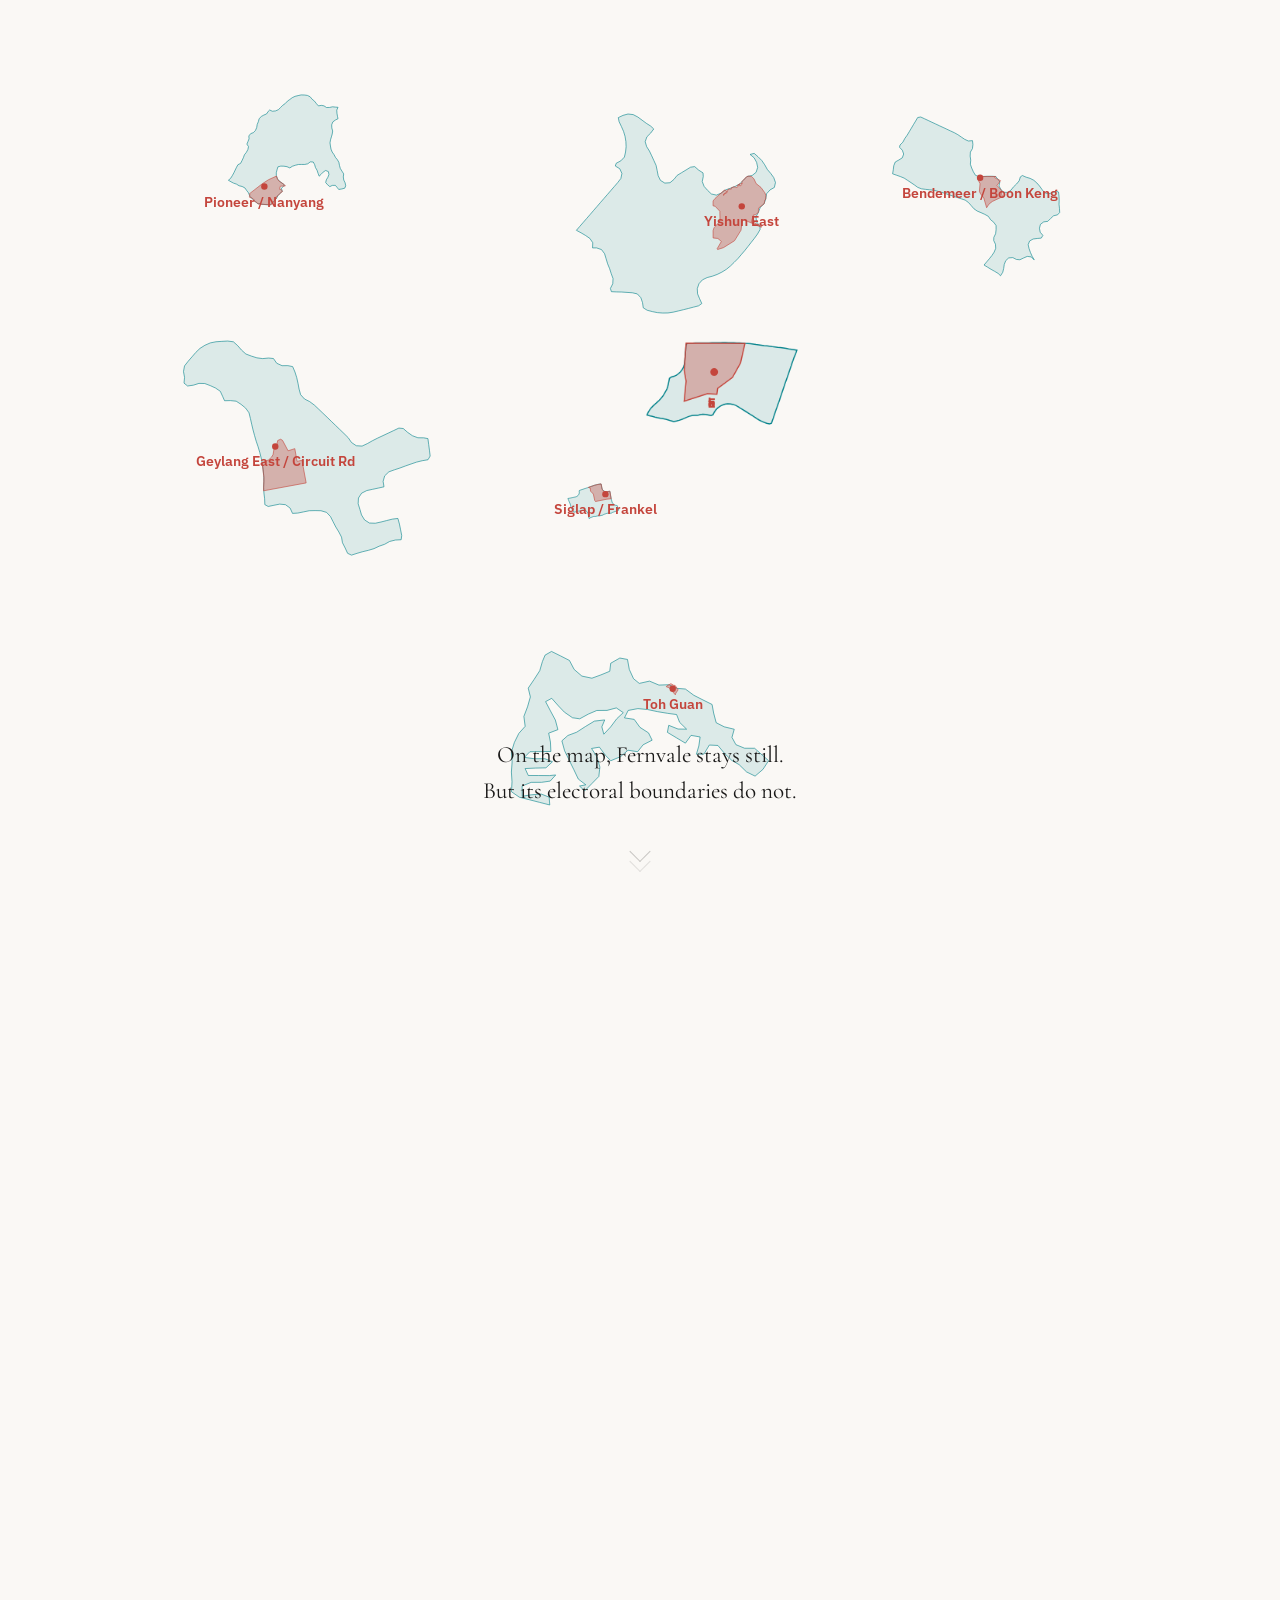
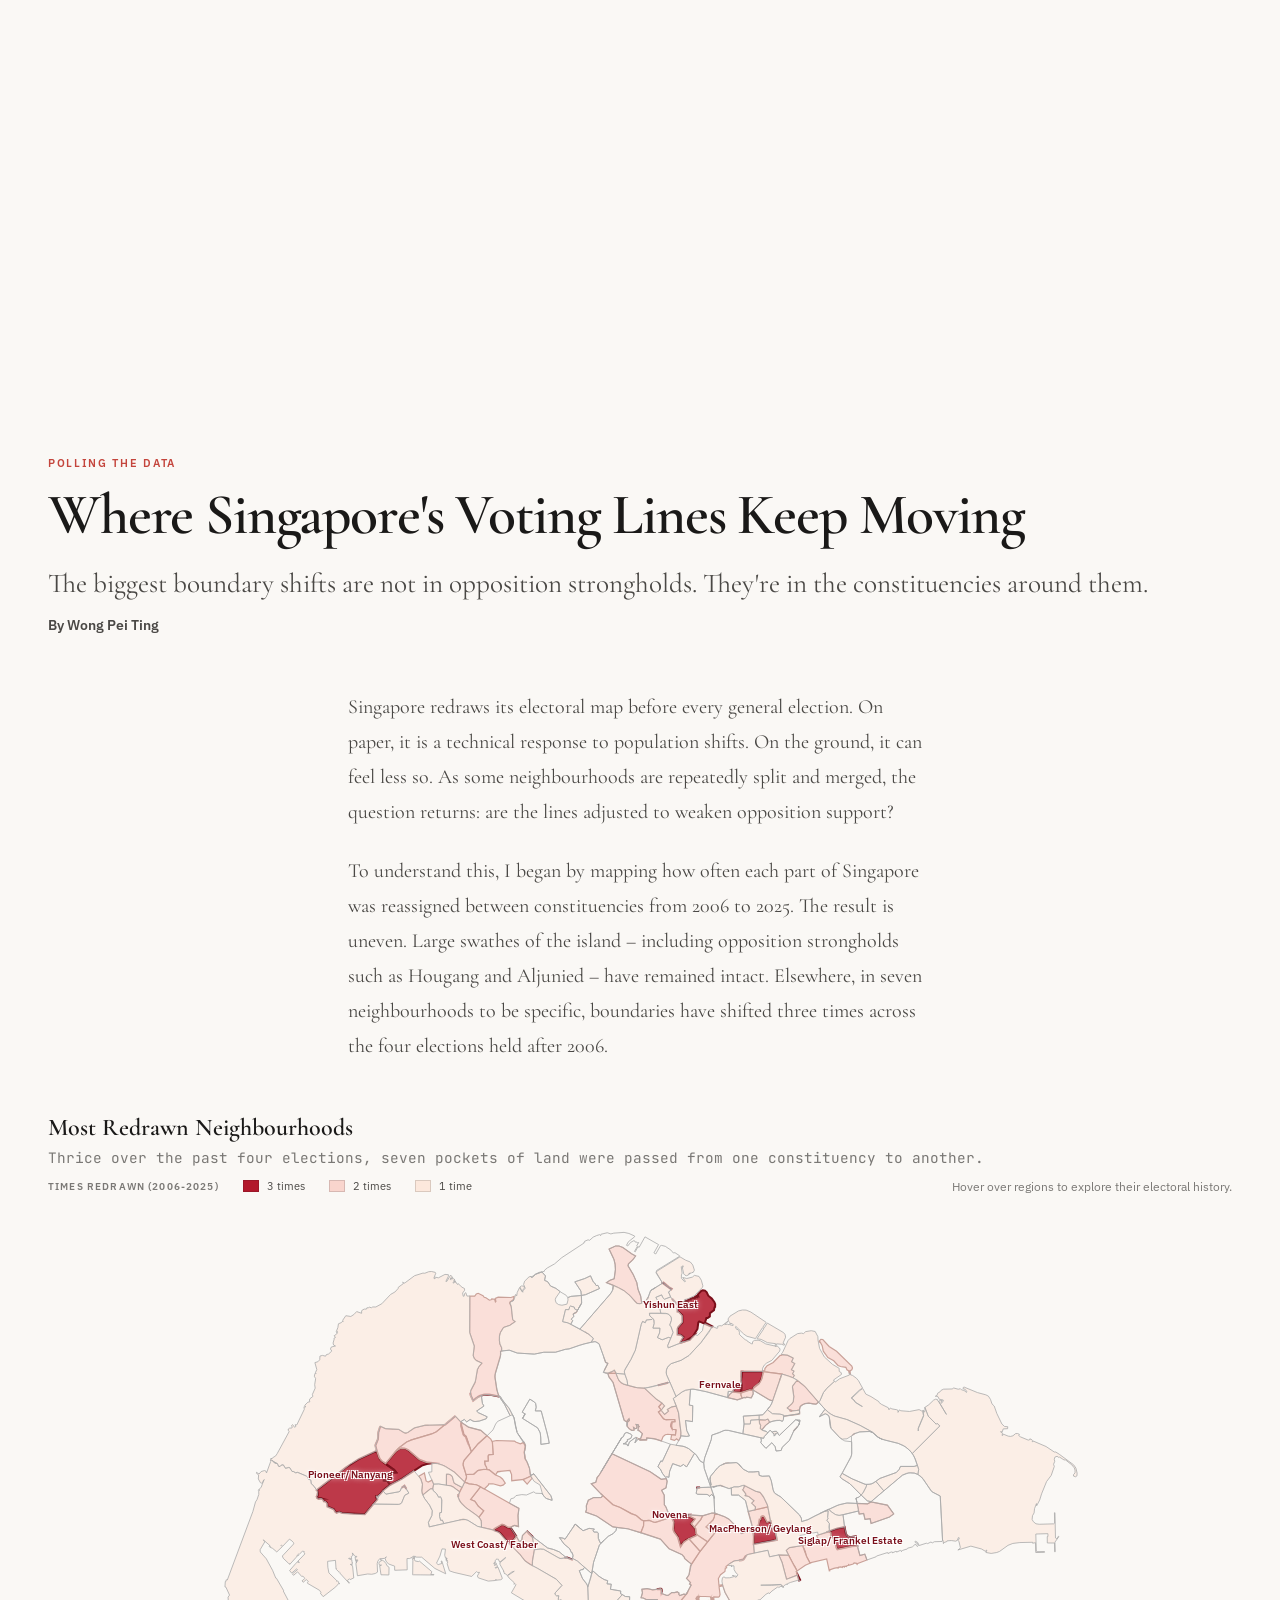
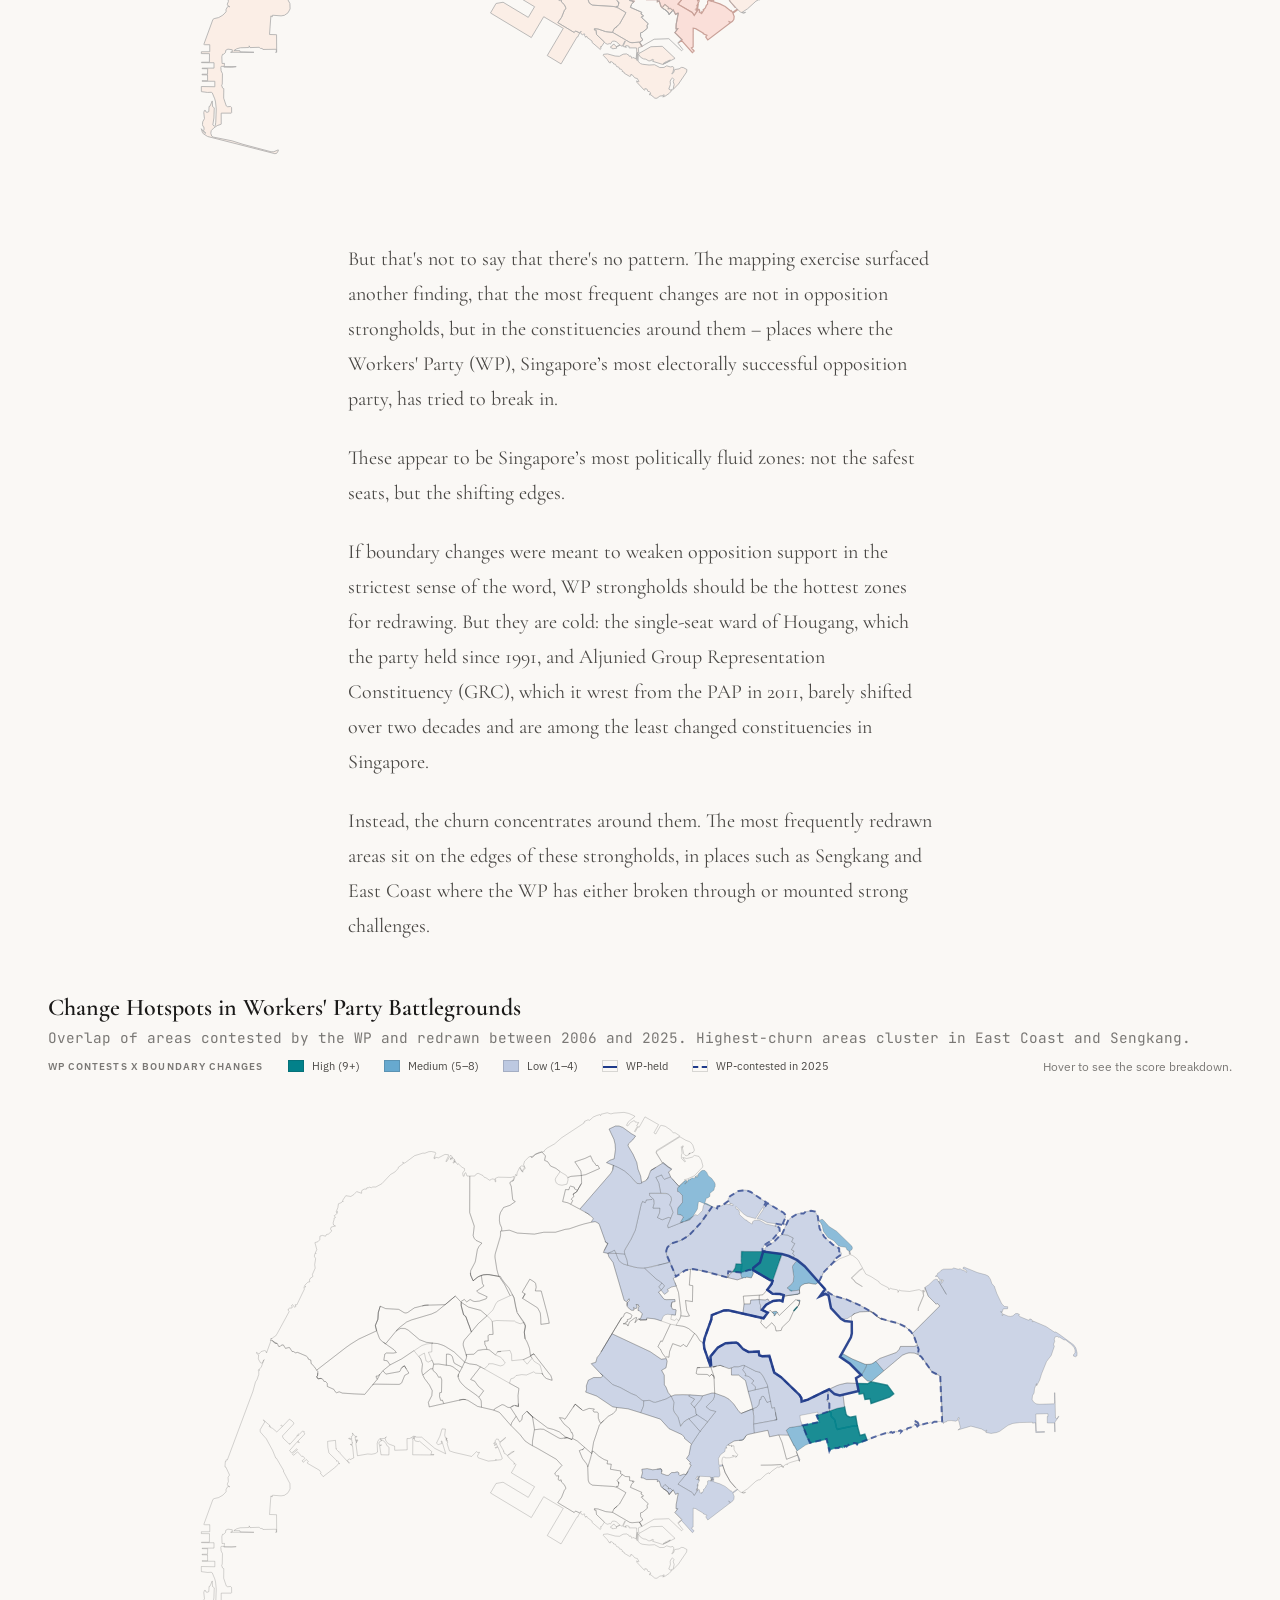
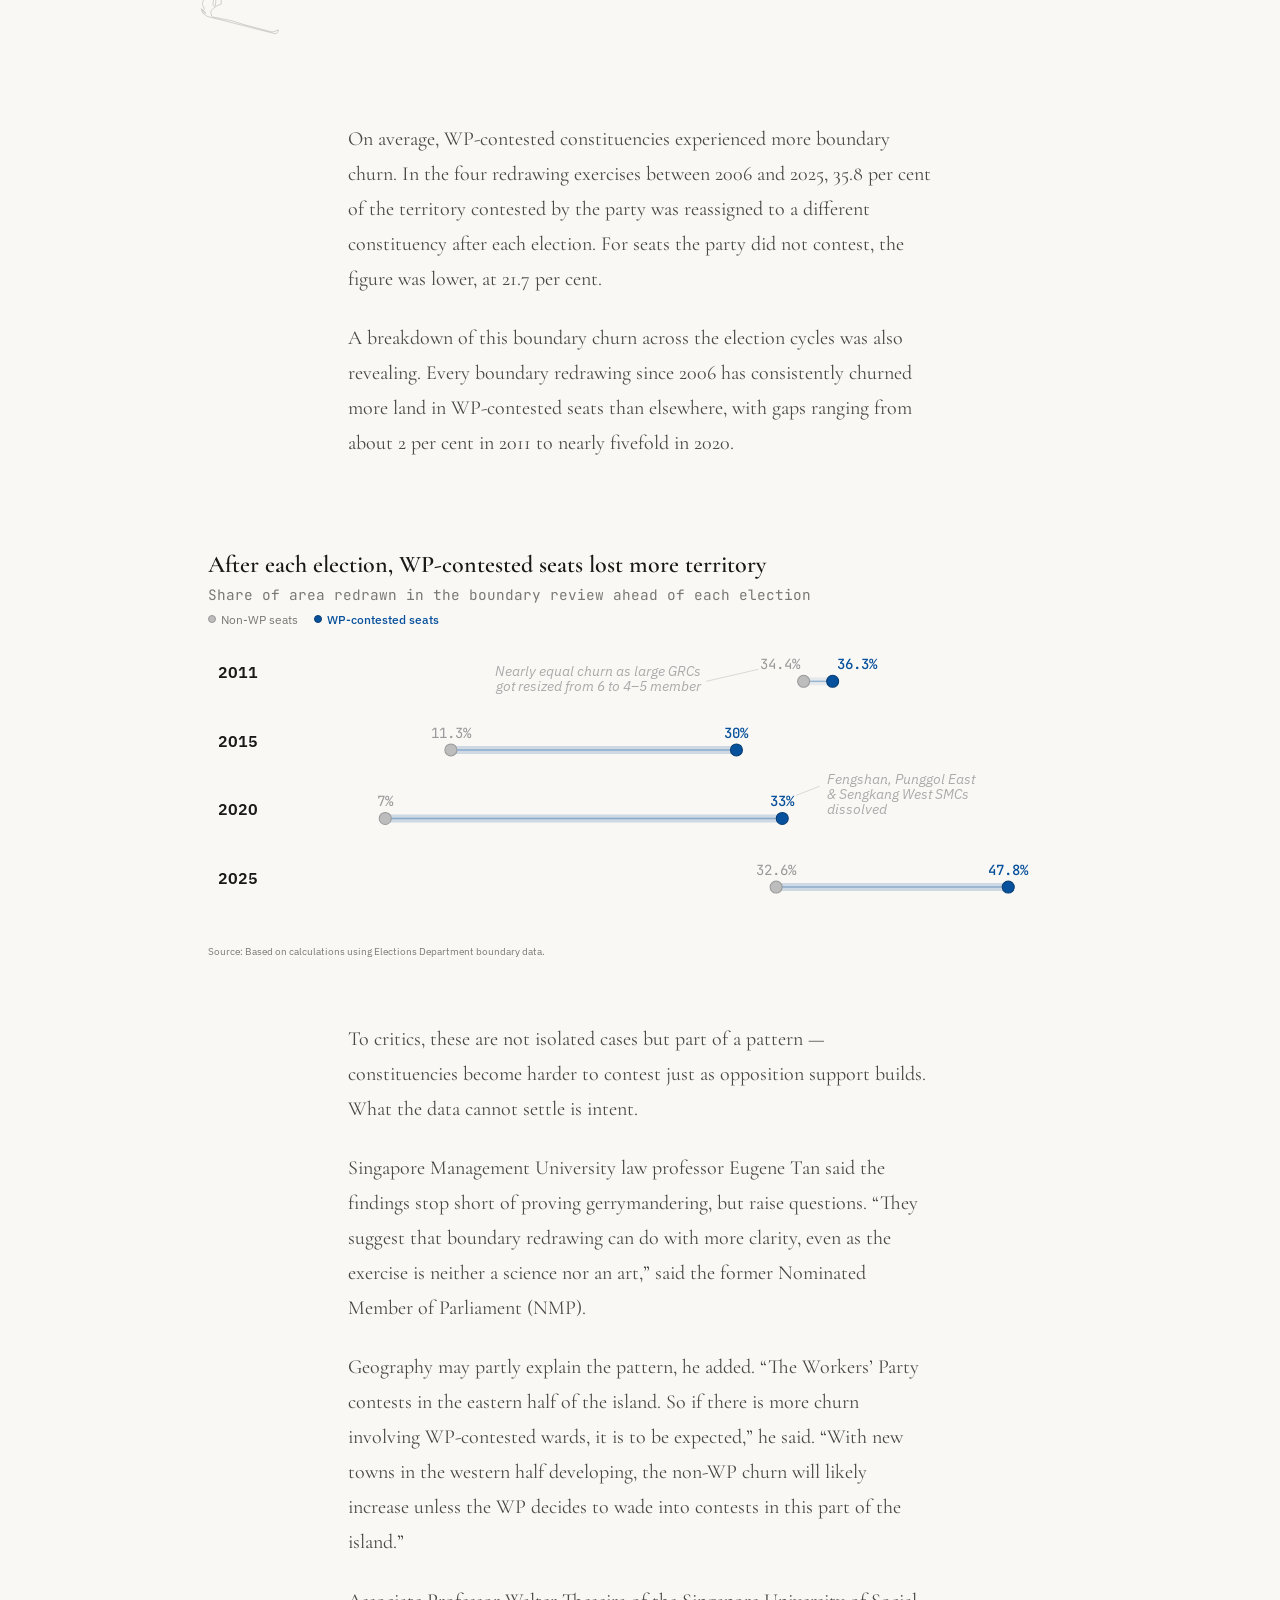
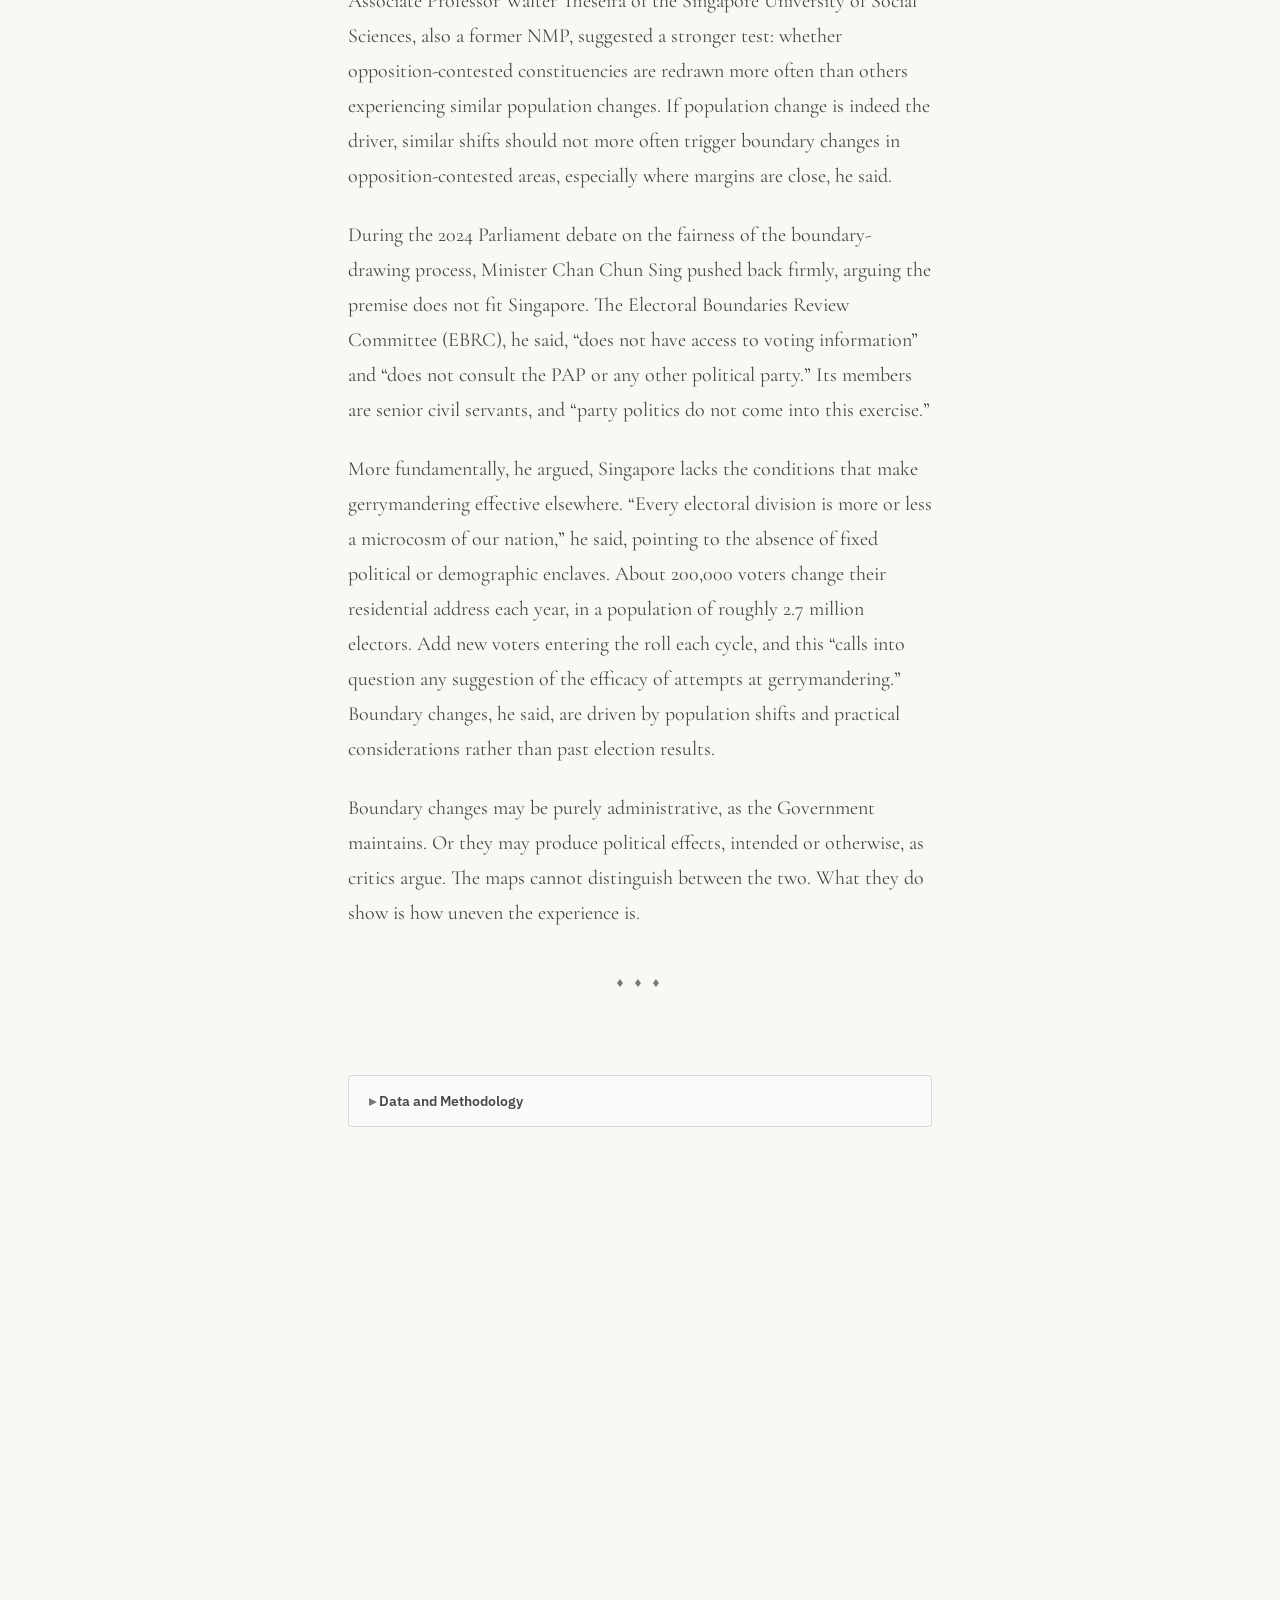
==== index.html @ 9c162841 "Tighten mobile legend spacing" ====
<!DOCTYPE html>
<html lang="en">
<head>
    <meta charset="UTF-8">
    <meta name="viewport" content="width=device-width, initial-scale=1.0">
    <title>Where Singapore's Voting Lines Keep Moving</title>

    <link rel="preconnect" href="https://fonts.googleapis.com">
    <link rel="preconnect" href="https://fonts.gstatic.com" crossorigin>
    <link href="https://fonts.googleapis.com/css2?family=Cormorant+Garamond:ital,wght@0,400;0,600;0,700;1,400&family=IBM+Plex+Sans:wght@400;500;600&family=JetBrains+Mono:wght@400;500&display=swap" rel="stylesheet">

    <!-- Leaflet removed; maps now use LayerCake embeds -->

    <style>
        :root {
            --serif: 'Cormorant Garamond', Georgia, serif;
            --sans: 'IBM Plex Sans', -apple-system, sans-serif;
            --mono: 'JetBrains Mono', monospace;
            --paper: #FAF8F5;
            --paper-dark: #F0EDE8;
            --ink: #1A1918;
            --ink-light: #4A4845;
            --ink-muted: #7A7875;
            --accent: #02818a;
        }

        * { margin: 0; padding: 0; box-sizing: border-box; cursor: inherit; }

        html, body {
            height: 100%;
            background: var(--paper);
            color: var(--ink);
            cursor: url("data:image/svg+xml,%3Csvg xmlns='http://www.w3.org/2000/svg' width='64' height='64' viewBox='0 0 64 64'%3E%3Cg transform='rotate(135 32 32) translate(0 -1)'%3E%3Crect x='24' y='4' width='16' height='36' rx='1' fill='%23f4c542'/%3E%3Cpolygon points='24,40 40,40 32,55' fill='%23e8b030'/%3E%3Cpolygon points='28,48 36,48 32,55' fill='%23f5e6cb'/%3E%3Cpolygon points='30,52.5 34,52.5 32,57' fill='%231a1918'/%3E%3Crect x='24' y='4' width='16' height='7' rx='1' fill='%23d4574a'/%3E%3Crect x='24' y='11' width='16' height='2.5' fill='%23c4c4c4'/%3E%3C/g%3E%3C/svg%3E") 15 15, auto;
        }

        body {
            font-family: var(--sans);
        }

        header {
            padding: 3.5rem 3rem 0.5rem;
        }

        .kicker {
            font-size: 0.7rem;
            font-weight: 600;
            letter-spacing: 0.15em;
            text-transform: uppercase;
            color: #C4453C;
            margin-bottom: 0.75rem;
        }

        h1 {
            font-family: var(--serif);
            font-size: clamp(2.4rem, 5vw, 3.6rem);
            font-weight: 600;
            line-height: 1.15;
            letter-spacing: -0.02em;
            max-width: 42ch;
        }

        .byline {
            display: block;
            font-family: var(--sans);
            font-size: 0.9rem;
            margin-top: 0.6rem;
            color: var(--ink-light);
            font-weight: 600;
        }
        .dek {
            font-family: var(--serif);
            font-size: 1.7rem;
            color: var(--ink-light);
            margin-top: 1rem;
            line-height: 1.5;
        }

        .map-wrapper {
            position: relative;
            height: 90vh;
            max-height: 1000px;
            min-height: 600px;
        }

        .map-iframe {
            width: 100%;
            height: 100%;
            border: none;
            display: block;
        }

        .map-hint {
            font-family: var(--sans);
            font-size: 0.75rem;
            color: var(--ink-muted);
            margin: 0;
        }

        .map-hint .mobile {
            display: none;
        }

        .map-hint .desktop {
            display: inline;
        }

        /* Leaflet #map/#map4 removed — maps now rendered via iframe embeds */

        /* Info panel styles removed — now inside iframe embeds */

        .bivar-legend {
            display: grid;
            grid-template-columns: auto repeat(2, 36px);
            gap: 2px;
            align-items: center;
            font-size: 0.6rem;
            color: var(--ink-light);
        }

        .bivar-legend .bivar-cell {
            width: 36px;
            height: 18px;
            border: 1px solid rgba(26, 25, 24, 0.15);
        }

        .bivar-legend .bivar-header {
            font-weight: 600;
            text-align: center;
            font-size: 0.55rem;
            text-transform: uppercase;
            letter-spacing: 0.05em;
        }

        .bivar-legend .bivar-row-label {
            text-align: right;
            padding-right: 0.4rem;
            font-size: 0.6rem;
        }

        .legend-row {
            display: flex;
            justify-content: space-between;
            align-items: center;
            padding: 0 3rem;
            margin-bottom: 0;
            flex-wrap: wrap;
            gap: 0.5rem;
        }

        .legend {
            display: flex;
            align-items: center;
            gap: 1.5rem;
            flex-wrap: wrap;
        }

        @media (max-width: 800px) {
            .map-hint .desktop {
                display: none;
            }
            .map-hint .mobile {
                display: inline;
            }
            .legend-row {
                justify-content: flex-start;
            }
            .map-hint {
                width: 100%;
                text-align: left;
                margin-top: 0.25rem;
            }
        }

        .legend-title {
            font-size: 0.6rem;
            font-weight: 600;
            letter-spacing: 0.12em;
            text-transform: uppercase;
            color: var(--ink-muted);
        }

        .legend-items {
            display: flex;
            gap: 1.5rem;
        }

        .legend-item {
            display: flex;
            align-items: center;
            gap: 0.5rem;
            font-size: 0.7rem;
            color: var(--ink-light);
        }

        .legend-swatch {
            width: 16px;
            height: 12px;
            border: 1px solid rgba(26, 25, 24, 0.15);
        }

        /* .map-label removed — now inside iframe embeds */


        .methodology-box {
            max-width: 680px;
            margin: 2rem auto 3rem;
            padding: 0 3rem;
        }

        .methodology-box details {
            border: 1px solid rgba(26, 25, 24, 0.15);
            border-radius: 4px;
            background: #fafafa;
        }

        .methodology-box summary {
            padding: 1rem 1.25rem;
            font-family: var(--sans);
            font-size: 0.85rem;
            font-weight: 600;
            color: var(--ink-light);
            cursor: inherit;
            user-select: none;
            list-style: none;
        }

        .methodology-box summary::-webkit-details-marker {
            display: none;
        }

        .methodology-box summary::before {
            content: "▸ ";
            color: var(--ink-muted);
        }

        .methodology-box details[open] summary::before {
            content: "▾ ";
        }

        .methodology-box .method-content {
            padding: 0 1.25rem 1.25rem;
            font-family: var(--sans);
            font-size: 0.8rem;
            line-height: 1.6;
            color: var(--ink-light);
        }

        .methodology-box .method-content h3 {
            font-size: 0.85rem;
            font-weight: 600;
            color: var(--ink);
            margin: 1.25rem 0 0.5rem;
        }

        .methodology-box .method-content h3:first-child {
            margin-top: 0;
        }

        .methodology-box .method-content p,
        .methodology-box .method-content li {
            margin-bottom: 0.5rem;
        }

        .methodology-box .method-content ol,
        .methodology-box .method-content ul {
            padding-left: 1.25rem;
            margin-bottom: 0.75rem;
        }

        .methodology-box .method-content a {
            color: var(--ink);
        }
        .prose {
            max-width: 680px;
            margin: 0 auto;
            padding: 3rem;
        }

        .prose h2 {
            font-family: var(--serif);
            font-size: 1.75rem;
            font-weight: 600;
            margin-bottom: 1.5rem;
            color: var(--ink);
        }

        .prose p {
            font-family: var(--serif);
            font-size: clamp(1.15rem, 2vw, 1.25rem);
            line-height: 1.75;
            margin-bottom: 1.5rem;
            color: var(--ink-light);
        }

        .prose p:last-child {
            margin-bottom: 0;
        }

        .footnote {
            padding: 1rem 3rem;
            justify-content: flex-end;
            border-top: 1px solid rgba(26, 25, 24, 0.1);
            font-size: 0.75rem;
            color: var(--ink-muted);
        }

        /* Leaflet container styles removed */

        /* ── Blob scene (scroll-driven opener) ── */
        .blob-scene {
            height: 400vh;
            position: relative;
        }

        .blob-stage {
            position: sticky;
            top: 0;
            height: 100vh;
            display: flex;
            align-items: center;
            justify-content: center;
            background: var(--paper);
            overflow: hidden;
        }

        /* Grid: all 7 blob cells; Fernvale is the hero */
        .blob-grid {
            display: flex;
            flex-wrap: wrap;
            justify-content: center;
            gap: 0.4rem 0.8rem;
            max-width: 1380px;
            transition: opacity 0.6s ease;
        }

        .blob-cell {
            width: 320px;
            text-align: center;
            overflow: visible;
        }
        .blob-cell svg { width: 100%; display: block; overflow: visible; }

        /* Non-hero cells: hidden initially, fade in on state-grid (delayed after hero shrinks) */
        .blob-cell:not(.blob-cell--hero) {
            opacity: 0;
            transition: opacity 1s ease 0.6s;
        }

        /* Hero cell (Fernvale): starts scaled up via JS transform */
        .blob-cell--hero {
            position: relative;
            z-index: 2;
            transition: transform 1.4s cubic-bezier(0.4, 0, 0.2, 1);
            will-change: transform;
        }

        /* Hero label + dot: sized for the scaled-up state, transition on shrink */
        .blob-cell--hero .area-label {
            font-size: 20px;
            transition: font-size 1.4s cubic-bezier(0.4, 0, 0.2, 1);
        }
        .blob-cell--hero .area-dot {
            r: 5;
            transition: r 1.4s cubic-bezier(0.4, 0, 0.2, 1);
        }

        /* ── SVG element styles ── */
        .morph-blob {
            fill: rgba(2, 129, 138, 0.12);
            stroke: var(--accent);
            stroke-width: 1.5;
        }

        .area-core {
            fill: rgba(196, 69, 60, 0.35);
            stroke: #C4453C;
            stroke-width: 1.5;
        }

        .area-dot { fill: #C4453C; }

        .area-label {
            font-family: var(--sans);
            font-size: 34px;
            font-weight: 600;
            fill: #C4453C;
        }

        /* ── Text overlays — pinned to bottom of viewport ── */
        .blob-intro-text,
        .blob-intro-text2,
        .blob-tagline {
            position: absolute;
            bottom: 10vh;
            left: 50%;
            transform: translateX(-50%) translateY(16px);
            font-family: var(--serif);
            font-size: clamp(1.15rem, 2.5vw, 1.45rem);
            line-height: 1.55;
            color: var(--ink);
            text-align: center;
            max-width: 38ch;
            opacity: 0;
            transition: opacity 0.7s ease, transform 0.7s ease;
            pointer-events: none;
        }

        /* Intro text visible immediately with the opening blob */
        .blob-intro-text {
            opacity: 1;
            transform: translateX(-50%) translateY(0);
        }

        /* ── State transitions ── */

        /* State 1 — Intro: show intro text (also visible by default before scrolling) */
        .blob-stage.state-intro .blob-intro-text {
            opacity: 1;
            transform: translateX(-50%) translateY(0);
        }

        /* State 1b — Second intro line */
        .blob-stage.state-intro2 .blob-intro-text {
            opacity: 0;
            transform: translateX(-50%) translateY(16px);
        }
        .blob-stage.state-intro2 .blob-intro-text2 {
            opacity: 1;
            transform: translateX(-50%) translateY(0);
        }

        /* State 2 — Grid: hero shrinks back to grid cell, others appear */
        .blob-stage.state-grid .blob-cell--hero .area-label {
            font-size: 34px;
        }
        .blob-stage.state-grid .blob-cell--hero .area-dot {
            r: 8;
        }
        .blob-stage.state-grid .blob-cell:not(.blob-cell--hero) {
            opacity: 1;
        }
        .blob-stage.state-grid .blob-intro-text,
        .blob-stage.state-grid .blob-intro-text2 {
            opacity: 0;
            transform: translateX(-50%) translateY(16px);
            transition-delay: 0.5s;
        }

        /* State 3 — Tagline: appears with grid, slightly delayed */
        .blob-stage.state-tagline .blob-tagline {
            opacity: 1;
            transform: translateX(-50%) translateY(0);
            transition-delay: 0.5s;
        }

        /* Scroll cue — gentle bobbing chevron, fades on scroll */
        .scroll-cue {
            position: absolute;
            bottom: 3.5vh;
            left: 50%;
            transform: translateX(-50%);
            display: flex;
            flex-direction: column;
            align-items: center;
            gap: 0.3rem;
            opacity: 0.4;
            transition: opacity 0.5s ease;
            pointer-events: none;
        }
        .scroll-cue::before,
        .scroll-cue::after {
            content: '';
            width: 14px;
            height: 14px;
            border-right: 1.5px solid var(--ink-muted);
            border-bottom: 1.5px solid var(--ink-muted);
            transform: rotate(45deg);
        }
        .scroll-cue::after {
            margin-top: -10px;
            opacity: 0.5;
        }
        .scroll-cue {
            animation: cue-bob 2s ease-in-out infinite;
        }
        @keyframes cue-bob {
            0%, 100% { transform: translateX(-50%) translateY(0); }
            50% { transform: translateX(-50%) translateY(6px); }
        }

        /* Hide cue once user scrolls */
        .blob-stage.state-intro .scroll-cue {
            opacity: 0;
        }


        /* ── Responsive ── */
        @media (max-width: 900px) {
            .blob-cell { width: 260px; }
            .blob-grid { max-width: 1060px; }
        }

        @media (max-width: 600px) {
            .blob-cell { width: 200px; }
            .blob-grid { max-width: 700px; gap: 0.3rem 0.5rem; }
        }

        .map-header {
            padding: 0 3rem 0.25rem;
        }

        /* ── Chart Sections ── */
        .chart-section {
            max-width: 960px;
            margin: 0 auto;
            padding: 1rem 3rem 1rem;
        }

        .chart-title {
            font-family: var(--serif);
            font-size: 1.5rem;
            font-weight: 600;
            color: var(--ink);
            margin-bottom: 0.3rem;
            line-height: 1.3;
        }

        .chart-subtitle {
            font-family: var(--mono);
            font-size: 0.9rem;
            color: var(--ink-muted);
            margin-bottom: 0.5rem;
        }

        .chart-svg-wrap {
            position: relative;
            width: 100%;
        }

        .chart-svg-wrap svg {
            display: block;
            width: 100%;
            height: auto;
        }

        .chart-tooltip {
            position: absolute;
            pointer-events: none;
            background: var(--paper);
            border-left: 3px solid #08519c;
            box-shadow: 0 2px 12px rgba(0,0,0,0.1);
            padding: 0.65rem 0.85rem;
            opacity: 0;
            transition: opacity 0.15s ease;
            z-index: 10;
            min-width: 180px;
            max-width: 260px;
        }

        .chart-tooltip.visible { opacity: 1; }

        .chart-tooltip-name {
            font-family: var(--sans);
            font-size: 0.75rem;
            font-weight: 600;
            text-transform: uppercase;
            letter-spacing: 0.03em;
            color: var(--ink);
            margin-bottom: 0.3rem;
        }

        .chart-tooltip-row {
            font-family: var(--mono);
            font-size: 0.65rem;
            color: var(--ink-light);
            line-height: 1.6;
        }

        .chart-tooltip-val {
            font-weight: 500;
            color: var(--ink);
        }

        .chart-source {
            font-family: var(--sans);
            font-size: 0.65rem;
            color: var(--ink-muted);
            margin-top: 0.5rem;
        }

        .chart-annotation {
            font-family: var(--sans);
            font-size: 0.62rem;
            fill: var(--ink-light);
            pointer-events: none;
        }

        .chart-annotations-mobile {
            display: none;
        }

        @media (max-width: 600px) {
            .chart-section { padding: 2rem 1.5rem 1rem; }
            .chart-title { font-size: 1.6rem; }
        }

        /* ── Mobile ── */
        @media (max-width: 480px) {
            header { padding: 2.5rem 1.5rem 0.5rem; }
            .prose { padding: 1.5rem; }
            .legend-row { padding: 0.75rem 1.5rem; }
            .legend { gap: 0.75rem; }
            .legend-items { gap: 0.75rem; }
            .legend-item { gap: 0.3rem; }
            .map-header { padding: 1.5rem 1.5rem 0.25rem; }
            .methodology-box { padding: 0 1.5rem; }
            .footnote { padding: 1rem 1.5rem; }
            .chart-section { padding: 1.5rem 1rem 1rem; }
            .chart-annotations { display: none; }
            .chart-annotations-mobile { display: block; }
            .chart-subtitle { font-size: 0.9rem; }
            h1 { font-size: 3.2rem; }
            .dek { font-size: 1.5rem; }

            .map-wrapper { min-height: unset; max-height: unset; height: calc(67vw + 50px); }

            .blob-cell { width: 160px; }
            .blob-grid { gap: 0.2rem 0.4rem; }
            .blob-label { font-size: 0.55rem; }
            .area-label { font-size: 60px; }
            .blob-cell--hero .area-label { font-size: 36px; }
            .blob-stage.state-grid .blob-cell--hero .area-label { font-size: 60px; }
            .desktop-only { display: none; }
        }
    </style>
</head>
<body>
    <div class="blob-scene">
        <div class="blob-stage" id="blob-stage">
            <div class="blob-grid" id="blob-grid"></div>
            <p class="blob-intro-text" id="blob-intro-text">On the map, Fernvale stays still.<br class="desktop-only"> But its electoral boundaries do not.</p>
            <p class="blob-intro-text2" id="blob-intro-text2">It bounced between Ang Mo Kio GRC and Sengkang West SMC before it was carved out as part of Jalan Kayu SMC, where 2025's tightest fight went down.</p>
            <p class="blob-tagline" id="blob-tagline">And it isn't the only one.</p>
            <div class="scroll-cue" aria-hidden="true"></div>
        </div>
    </div>

    <header>
        <p class="kicker">Polling the Data</p>
        <h1>Where Singapore's Voting Lines Keep Moving</h1>
        <p class="dek">The biggest boundary shifts are not in opposition strongholds. They're in the constituencies around them.</p>
        <span class="byline">By Wong Pei Ting</span>
    </header>

    <div class="prose">
        <p>Singapore redraws its electoral map before every general election. On paper, it is a technical response to population shifts. On the ground, it can feel less so. As some neighbourhoods are repeatedly split and merged, the question returns: are the lines adjusted to weaken opposition support?</p>
        <p>To understand this, I began by mapping how often each part of Singapore was reassigned between constituencies from 2006 to 2025. The result is uneven. Large swathes of the island – including opposition strongholds such as Hougang and Aljunied – have remained intact. Elsewhere, in seven neighbourhoods to be specific, boundaries have shifted three times across the four elections held after 2006.</p>
    </div>

    <div class="map-header">
        <div class="chart-title">Most Redrawn Neighbourhoods</div>
        <div class="chart-subtitle">Thrice over the past four elections, seven pockets of land were passed from one constituency to another.</div>
    </div>

    <div class="legend-row">
        <div class="legend">
            <div class="legend-title">Times Redrawn (2006-2025)</div>
            <div class="legend-items">
                <div class="legend-item">
                    <div class="legend-swatch" style="background: #b2182b;"></div>
                    <span>3 times</span>
                </div>
                <div class="legend-item">
                    <div class="legend-swatch" style="background: #f9d5cd;"></div>
                    <span>2 times</span>
                </div>
                <div class="legend-item">
                    <div class="legend-swatch" style="background: #fce8dc;"></div>
                    <span>1 time</span>
                </div>
            </div>
        </div>
        <p class="map-hint"><span class="desktop">Hover over regions to explore their electoral history.</span><span class="mobile">Tap regions to explore their electoral history.</span></p>
    </div>

    <div class="map-wrapper">
        <iframe src="maps/map1/" class="map-iframe" title="Boundary changes map" loading="lazy"></iframe>
    </div>

    <article class="prose">
        <p>But that's not to say that there's no pattern. The mapping exercise surfaced another finding, that the most frequent changes are not in opposition strongholds, but in the constituencies around them – places where the Workers' Party (WP), Singapore’s most electorally successful opposition party, has tried to break in.</p>
        <p>These appear to be Singapore’s most politically fluid zones: not the safest seats, but the shifting edges.</p>
        <p>If boundary changes were meant to weaken opposition support in the strictest sense of the word, WP strongholds should be the hottest zones for redrawing. But they are cold: the single-seat ward of Hougang, which the party held since 1991, and Aljunied Group Representation Constituency (GRC), which it wrest from the PAP in 2011, barely shifted over two decades and are among the least changed constituencies in Singapore.</p>
        <p>Instead, the churn concentrates around them. The most frequently redrawn areas sit on the edges of these strongholds, in places such as Sengkang and East Coast where the WP has either broken through or mounted strong challenges.</p>
    </article>

    <div class="map-header">
        <div class="chart-title">Change Hotspots in Workers' Party Battlegrounds</div>
        <div class="chart-subtitle">Overlap of areas contested by the WP and redrawn between 2006 and 2025. Highest-churn areas cluster in East Coast and Sengkang.</div>
    </div>

    <div class="legend-row">
        <div class="legend">
            <div class="legend-title">WP contests x Boundary changes</div>
            <div class="legend-items">
                <div class="legend-item">
                    <div class="legend-swatch" style="background: #02818a;"></div>
                    <span>High (9+)</span>
                </div>
                <div class="legend-item">
                    <div class="legend-swatch" style="background: #67a9cf;"></div>
                    <span>Medium (5–8)</span>
                </div>
                <div class="legend-item">
                    <div class="legend-swatch" style="background: #bdc9e1;"></div>
                    <span>Low (1–4)</span>
                </div>
                <div class="legend-item">
                    <div class="legend-swatch" style="background: transparent; position: relative;"><span style="position:absolute;top:50%;left:0;right:0;height:0;border-top:2.5px solid #1e3a8a;"></span></div>
                    <span>WP-held</span>
                </div>
                <div class="legend-item">
                    <div class="legend-swatch" style="background: transparent; position: relative;"><span style="position:absolute;top:50%;left:0;right:0;height:0;border-top:2.5px dashed #1e3a8a;"></span></div>
                    <span>WP-contested in 2025</span>
                </div>
            </div>
        </div>
        <p class="map-hint"><span class="desktop">Hover to see the score breakdown.</span><span class="mobile">Tap to see the score breakdown.</span></p>
    </div>

    <div class="map-wrapper">
        <iframe src="maps/map2/" class="map-iframe" title="WP interaction score map" loading="lazy"></iframe>
    </div>

    <article class="prose">
        
        <p>On average, WP-contested constituencies experienced more boundary churn. In the four redrawing exercises between 2006 and 2025, 35.8 per cent of the territory contested by the party was reassigned to a different constituency after each election. For seats the party did not contest, the figure was lower, at 21.7 per cent.</p>
        <p>A breakdown of this boundary churn across the election cycles was also revealing. Every boundary redrawing since 2006 has consistently churned more land in WP-contested seats than elsewhere, with gaps ranging from about 2 per cent in 2011 to nearly fivefold in 2020.</p>
</p>
    </article>

    <div class="chart-section" id="churn-dumbbell-section">
        <div class="chart-title">After each election, WP-contested seats lost more territory</div>
        <div class="chart-subtitle">Share of area redrawn in the boundary review ahead of each election</div>
        <div style="display:flex;align-items:center;gap:1rem;margin-bottom:0.5rem;font-family:var(--sans);font-size:0.72rem;">
            <span style="display:flex;align-items:center;gap:0.3rem;color:#7A7875;"><span style="display:inline-block;width:8px;height:8px;border-radius:50%;background:#bdbdbd;border:1px solid #999;"></span> Non-WP seats</span>
            <span style="display:flex;align-items:center;gap:0.3rem;color:#08519c;font-weight:500;"><span style="display:inline-block;width:8px;height:8px;border-radius:50%;background:#08519c;border:1px solid #063d73;"></span> WP-contested seats</span>
        </div>
        <div class="chart-svg-wrap" id="churn-dumbbell-wrap"></div>
        <p class="chart-source">Source: Based on calculations using Elections Department boundary data.</p>
    </div>

    <script>
    (function() {
        var data = [
            { cycle: '2011', wp: 36.3, nonwp: 34.4 },
            { cycle: '2015', wp: 30.0, nonwp: 11.3 },
            { cycle: '2020', wp: 33.0, nonwp: 7.0  },
            { cycle: '2025', wp: 47.8, nonwp: 32.6 },
        ];

        var isMobile = window.innerWidth <= 480;
        var W = isMobile ? 340 : 860, H = isMobile ? 380 : 300;
        var ml = isMobile ? 48 : 70, mr = isMobile ? 8 : 30, mt = 12, mb = 15;
        var cycleFontSize = isMobile ? 16 : 16;
        var labelFontSize = isMobile ? 14 : 14;
        var dotR = isMobile ? 9 : 6;
        var barH = 8;
        var minSep = isMobile ? 36 : 46;
        var plotW = W - ml - mr;
        var plotH = H - mt - mb;
        var rowH = plotH / data.length;

        var maxVal = 50;
        function x(v) { return ml + (v / maxVal) * plotW; }

        var svg = document.createElementNS('http://www.w3.org/2000/svg', 'svg');
        svg.setAttribute('viewBox', '0 0 ' + W + ' ' + H);
        svg.setAttribute('preserveAspectRatio', 'xMidYMid meet');





        // ── Rows ──
        data.forEach(function(d, i) {
            var cy = mt + i * rowH + rowH / 2;
            var gap = d.wp - d.nonwp;
            var ratio = d.wp / d.nonwp;

            // Row background on hover (subtle)
            var bg = document.createElementNS('http://www.w3.org/2000/svg', 'rect');
            bg.setAttribute('x', 0); bg.setAttribute('y', cy - rowH / 2);
            bg.setAttribute('width', W); bg.setAttribute('height', rowH);
            bg.setAttribute('fill', 'transparent');
            bg.setAttribute('class', 'dumbbell-row');
            svg.appendChild(bg);



            // Cycle label
            var cycleLabel = document.createElementNS('http://www.w3.org/2000/svg', 'text');
            cycleLabel.setAttribute('x', 10); cycleLabel.setAttribute('y', cy - 3);
            cycleLabel.setAttribute('font-family', 'IBM Plex Sans, sans-serif');
            cycleLabel.setAttribute('font-size', cycleFontSize);
            cycleLabel.setAttribute('font-weight', '600');
            cycleLabel.setAttribute('fill', '#1A1918');
            cycleLabel.textContent = d.cycle;
            svg.appendChild(cycleLabel);



            // Connecting bar (the gap)
            var barMinX = x(Math.min(d.wp, d.nonwp));
            var barMaxX = x(Math.max(d.wp, d.nonwp));
            var gapBar = document.createElementNS('http://www.w3.org/2000/svg', 'rect');
            gapBar.setAttribute('x', barMinX);
            gapBar.setAttribute('y', cy - barH / 2);
            gapBar.setAttribute('width', Math.max(barMaxX - barMinX, 1));
            gapBar.setAttribute('height', barH);
            gapBar.setAttribute('rx', 2);
            // Color intensity by gap size
            var gapColor = gap < 5 ? 'rgba(8,81,156,0.08)' :
                           gap < 15 ? 'rgba(8,81,156,0.12)' :
                           'rgba(8,81,156,0.18)';
            gapBar.setAttribute('fill', gapColor);
            svg.appendChild(gapBar);

            // Thin connecting line
            var connLine = document.createElementNS('http://www.w3.org/2000/svg', 'line');
            connLine.setAttribute('x1', x(d.nonwp)); connLine.setAttribute('x2', x(d.wp));
            connLine.setAttribute('y1', cy); connLine.setAttribute('y2', cy);
            connLine.setAttribute('stroke', '#08519c');
            connLine.setAttribute('stroke-width', 1.5);
            connLine.setAttribute('stroke-opacity', 0.35);
            svg.appendChild(connLine);

            // Non-WP dot (grey)
            var dotNon = document.createElementNS('http://www.w3.org/2000/svg', 'circle');
            dotNon.setAttribute('cx', x(d.nonwp)); dotNon.setAttribute('cy', cy);
            dotNon.setAttribute('r', dotR);
            dotNon.setAttribute('fill', '#bdbdbd');
            dotNon.setAttribute('stroke', '#999');
            dotNon.setAttribute('stroke-width', 1);
            svg.appendChild(dotNon);

            // WP dot (blue)
            var dotWP = document.createElementNS('http://www.w3.org/2000/svg', 'circle');
            dotWP.setAttribute('cx', x(d.wp)); dotWP.setAttribute('cy', cy);
            dotWP.setAttribute('r', dotR);
            dotWP.setAttribute('fill', '#08519c');
            dotWP.setAttribute('stroke', '#063d73');
            dotWP.setAttribute('stroke-width', 1);
            svg.appendChild(dotWP);

            // Value labels — with collision avoidance
            var nonX = x(d.nonwp), wpX = x(d.wp);
            var pixelGap = Math.abs(wpX - nonX);
            var nonAnchor = 'middle', wpAnchor = 'middle';
            var nonLabelX = nonX, wpLabelX = wpX;

            if (pixelGap < minSep) {
                // Push labels apart: non-WP to the left of its dot, WP to the right
                nonLabelX = Math.min(nonX, wpX) - 4;
                nonAnchor = 'end';
                wpLabelX = Math.max(nonX, wpX) + 4;
                wpAnchor = 'start';
            }

            var nonLabel = document.createElementNS('http://www.w3.org/2000/svg', 'text');
            nonLabel.setAttribute('x', nonLabelX); nonLabel.setAttribute('y', cy - 12);
            nonLabel.setAttribute('text-anchor', nonAnchor);
            nonLabel.setAttribute('font-family', 'JetBrains Mono, monospace');
            nonLabel.setAttribute('font-size', labelFontSize);
            nonLabel.setAttribute('fill', '#999');
            nonLabel.textContent = d.nonwp + '%';
            svg.appendChild(nonLabel);

            var wpLabel = document.createElementNS('http://www.w3.org/2000/svg', 'text');
            wpLabel.setAttribute('x', wpLabelX); wpLabel.setAttribute('y', cy - 12);
            wpLabel.setAttribute('text-anchor', wpAnchor);
            wpLabel.setAttribute('font-family', 'JetBrains Mono, monospace');
            wpLabel.setAttribute('font-size', labelFontSize);
            wpLabel.setAttribute('font-weight', '500');
            wpLabel.setAttribute('fill', '#08519c');
            wpLabel.textContent = d.wp + '%';
            svg.appendChild(wpLabel);


        });

        // ── Annotations (hidden on mobile via CSS) ──
        var annGroup = document.createElementNS('http://www.w3.org/2000/svg', 'g');
        annGroup.setAttribute('class', 'chart-annotations');
        // ── Annotation: 2011 bumper year ──
        // Text to the LEFT of the dots, same vertical level, horizontal line to 34.4% label
        var annCy = mt + 0 * rowH + rowH / 2;
        var labelRightX = Math.min(x(34.4), x(36.3)) - 4; // right edge of "34.4%" (collision-adjusted)
        var labelLeftX = labelRightX - 38; // left edge of "34.4%" text

        // Annotation text — two lines, right-aligned
        var annTextX = labelLeftX - 60;

        var annText = document.createElementNS('http://www.w3.org/2000/svg', 'text');
        annText.setAttribute('x', annTextX); annText.setAttribute('y', annCy - 5);
        annText.setAttribute('text-anchor', 'end');
        annText.setAttribute('font-family', 'IBM Plex Sans, sans-serif');
        annText.setAttribute('font-size', '14');
        annText.setAttribute('fill', '#aaa');
        annText.setAttribute('font-style', 'italic');
        annText.textContent = 'Nearly equal churn as large GRCs';
        annGroup.appendChild(annText);

        var annText2 = document.createElementNS('http://www.w3.org/2000/svg', 'text');
        annText2.setAttribute('x', annTextX); annText2.setAttribute('y', annCy + 10);
        annText2.setAttribute('text-anchor', 'end');
        annText2.setAttribute('font-family', 'IBM Plex Sans, sans-serif');
        annText2.setAttribute('font-size', '14');
        annText2.setAttribute('fill', '#aaa');
        annText2.setAttribute('font-style', 'italic');
        annText2.textContent = 'got resized from 6 to 4\u20135 member';
        annGroup.appendChild(annText2);

        // Horizontal line from text to the "34.4%" label
        var annLine = document.createElementNS('http://www.w3.org/2000/svg', 'line');
        annLine.setAttribute('x1', annTextX + 5); annLine.setAttribute('x2', labelLeftX - 3);
        annLine.setAttribute('y1', annCy); annLine.setAttribute('y2', annCy - 12);
        annLine.setAttribute('stroke', '#ccc');
        annLine.setAttribute('stroke-width', 0.7);
        annGroup.appendChild(annLine);

        // ── Annotation: 2020 widest gap ──
        var ann2Cy = mt + 2 * rowH + rowH / 2;   // center of 2020 row (dot y)
        var ann2LabelY = ann2Cy - 12;             // "33%" label baseline
        var ann2TextX = x(33.0) + 45;
        var ann2LineH = 15;

        // Position text block so bottom line sits 24px above the "33%" label
        var ann2TextBottomY = ann2LabelY - 24;
        var ann2Lines = [
            'Fengshan, Punggol East',
            '& Sengkang West SMCs',
            'dissolved'
        ];
        ann2Lines.forEach(function(txt, i) {
            var t = document.createElementNS('http://www.w3.org/2000/svg', 'text');
            t.setAttribute('x', ann2TextX);
            t.setAttribute('y', ann2TextBottomY - (2 - i) * ann2LineH + 32);
            t.setAttribute('text-anchor', 'start');
            t.setAttribute('font-family', 'IBM Plex Sans, sans-serif');
            t.setAttribute('font-size', '14');
            t.setAttribute('fill', '#aaa');
            t.setAttribute('font-style', 'italic');
            t.textContent = txt;
            annGroup.appendChild(t);
        });

        // Line sits midway between text bottom and "33%" label, equal gaps
        var ann2Line = document.createElementNS('http://www.w3.org/2000/svg', 'line');
        ann2Line.setAttribute('x1', x(33.0) + 14);
        ann2Line.setAttribute('y1', ann2LabelY - 11);
        ann2Line.setAttribute('x2', ann2TextX - 8);
        ann2Line.setAttribute('y2', ann2TextBottomY + 4);
        ann2Line.setAttribute('stroke', '#ccc');
        ann2Line.setAttribute('stroke-width', 0.7);
        annGroup.appendChild(ann2Line);

        svg.appendChild(annGroup);

        // ── Mobile annotations (simpler, no leader lines) ──
        if (isMobile) {
            var mAnnGroup = document.createElementNS('http://www.w3.org/2000/svg', 'g');
            mAnnGroup.setAttribute('class', 'chart-annotations-mobile');

            var mFontSize = 10;
            var mFill = '#aaa';

            // 2011 annotation
            var m1Y = mt + 0 * rowH + rowH / 2;
            var m1Text = document.createElementNS('http://www.w3.org/2000/svg', 'text');
            m1Text.setAttribute('x', ml); m1Text.setAttribute('y', m1Y + rowH * 0.48);
            m1Text.setAttribute('font-family', 'IBM Plex Sans, sans-serif');
            m1Text.setAttribute('font-size', mFontSize);
            m1Text.setAttribute('fill', mFill);
            m1Text.setAttribute('font-style', 'italic');
            m1Text.textContent = 'Large GRCs resized from 6 to 4\u20135 members';
            mAnnGroup.appendChild(m1Text);

            // 2020 annotation
            var m2Y = mt + 2 * rowH + rowH / 2;
            var m2Text = document.createElementNS('http://www.w3.org/2000/svg', 'text');
            m2Text.setAttribute('x', ml); m2Text.setAttribute('y', m2Y + rowH * 0.48);
            m2Text.setAttribute('font-family', 'IBM Plex Sans, sans-serif');
            m2Text.setAttribute('font-size', mFontSize);
            m2Text.setAttribute('fill', mFill);
            m2Text.setAttribute('font-style', 'italic');
            m2Text.textContent = 'Fengshan, Punggol East & Sengkang West dissolved';
            mAnnGroup.appendChild(m2Text);

            svg.appendChild(mAnnGroup);
        }

        document.getElementById('churn-dumbbell-wrap').appendChild(svg);
    })();
    </script>

    <article class="prose">
        <p>To critics, these are not isolated cases but part of a pattern — constituencies become harder to contest just as opposition support builds. What the data cannot settle is intent.</p>
        <p>Singapore Management University law professor Eugene Tan said the findings stop short of proving gerrymandering, but raise questions. “They suggest that boundary redrawing can do with more clarity, even as the exercise is neither a science nor an art,” said the former Nominated Member of Parliament (NMP).</p>
        <p>Geography may partly explain the pattern, he added. “The Workers’ Party contests in the eastern half of the island. So if there is more churn involving WP-contested wards, it is to be expected,” he said. “With new towns in the western half developing, the non-WP churn will likely increase unless the WP decides to wade into contests in this part of the island.”</p>
        <p>Associate Professor Walter Theseira of the Singapore University of Social Sciences, also a former NMP, suggested a stronger test: whether opposition-contested constituencies are redrawn more often than others experiencing similar population changes. If population change is indeed the driver, similar shifts should not more often trigger boundary changes in opposition-contested areas, especially where margins are close, he said.</p>
        <p>During the 2024 Parliament debate on the fairness of the boundary-drawing process, Minister Chan Chun Sing pushed back firmly, arguing the premise does not fit Singapore. The Electoral Boundaries Review Committee (EBRC), he said, “does not have access to voting information” and “does not consult the PAP or any other political party.” Its members are senior civil servants, and “party politics do not come into this exercise.”</p>
        <p>More fundamentally, he argued, Singapore lacks the conditions that make gerrymandering effective elsewhere. “Every electoral division is more or less a microcosm of our nation,” he said, pointing to the absence of fixed political or demographic enclaves. About 200,000 voters change their residential address each year, in a population of roughly 2.7 million electors. Add new voters entering the roll each cycle, and this “calls into question any suggestion of the efficacy of attempts at gerrymandering.” Boundary changes, he said, are driven by population shifts and practical considerations rather than past election results.</p>
        <p>Boundary changes may be purely administrative, as the Government maintains. Or they may produce political effects, intended or otherwise, as critics argue. The maps cannot distinguish between the two. What they do show is how uneven the experience is.</p>
        <p style="text-align:center;margin-top:2.5rem;font-size:0.85rem;letter-spacing:0.3em;color:var(--ink-muted);">&#9830; &#9830; &#9830;</p>
    </article>

    <div class="methodology-box">
        <details>
            <summary>Data and Methodology</summary>
            <div class="method-content">
                <h3>Data sources</h3>
                <p>Electoral boundary shapefiles for 2006, 2011, 2015, 2020, and 2025, which represent the official gazetted boundaries for the general elections in those years, were obtained from <a href="https://data.gov.sg/datasets?agencies=Elections%20Department%20(ELD)">Elections Department</a>.</p>
                
                <h3>Spatial analysis</h3>
                <p>The electoral boundary data was treated with GIS spatial overlay to identify areas affected by boundary changes:</p>
                <ol>
                    <li><strong>Land mask normalisation:</strong> All boundary files were clipped to the 2025 land boundary to exclude territorial waters, which were included in older files (particularly 2006) and would have distorted area calculations.</li>
                    <li><strong>Pairwise comparison:</strong> Geometric boundary intersections were computed for each consecutive pair of elections (2006→2011, 2011→2015, 2015→2020, 2020→2025).</li>
                    <li><strong>Change detection:</strong> An area was counted as "changed" only if it moved from one named constituency (GRC or SMC) to a <em>different</em> named constituency. Areas that remained within the same constituency, or represented new land reclamation, were not counted as changes.</li>
                    <li><strong>Overlap aggregation:</strong> The four pairwise change layers were combined to produce a cumulative count (0 to 4 times) of how many times each area was redrawn.</li>
                </ol>

                <h3>Contestation analysis</h3>
                <p>The dumbbell chart compares how much territory was redrawn in WP-contested seats versus non-contested seats after each election. For each constituency in a given election, I calculated the share of its total area that was reassigned to a different constituency in the subsequent boundary review, then averaged across WP-contested and non-contested groups.</p>
                
                <h3>Additional notes</h3>
                <ul>
                    <li><strong>Boundary precision:</strong> GeoJSON boundaries are simplified representations. Minor discrepancies at the street or building level may exist between these files and actual polling district maps.</li>
                    <li><strong>Land mask:</strong> All boundary files were clipped to the 2025 land boundary before computing the grid cells, churn rates, and change counts. Without this step, older files (particularly 2006, which covered 1,271 km² including territorial sea) would inflate constituency areas and make churn percentages artificially small.</li>
                    <li><strong>SMC/GRC transitions:</strong> When an SMC is absorbed into a GRC (or vice versa), this is counted as a boundary change even if affected residents' polling locations remain similar. One limitation is that name-based detection conflates genuine geographic redrawing (voters moved between constituencies) with administrative renaming (e.g. Moulmein-Kallang GRC becoming Jalan Besar GRC). But the method was used anyway as spatial overlay of consecutive boundary files is the most transparent, reproducible way to measure what actually changed on the ground, even if it occasionally overcounts where names changed but territory didn't.</li>
                    <li><strong>Resolution mismatch:</strong> Older boundary files (2006, 2011) are digitised at lower resolution (~320 KB) than newer ones (2020, 2025: ~970 KB). This precision difference may create phantom changes along coastlines and polygon edges, slightly affecting change counts in coastal areas, although some more obvious cases were mitigated.</li>
                </ul>
                
                <h3>Tools</h3>
                <p>Analysis performed using Python with GeoPandas for spatial operations. Map built with Leaflet.js; dumbbell chart built with vanilla JavaScript and SVG.</p>

                <h3>View code on <a href="https://github.com/wongpeiting/electoral_boundaries">GitHub</a>.</h3> 
            </div>
        </details>
    </div>

    <script src="scroll_shapes_all.js"></script>
    <script>
    // ── Scroll-driven blob opener (5-state, single Fernvale element) ──
    (function() {
        var grid = document.getElementById('blob-grid');
        var stage = document.getElementById('blob-stage');
        var scene = document.querySelector('.blob-scene');
        if (!grid || !stage || !scene || typeof blobData === 'undefined') return;

        var svgNS = 'http://www.w3.org/2000/svg';

        var areaMap = {};
        blobData.areas.forEach(function(a) { areaMap[a.id] = a; });

        // Order: Fernvale lands center of row 2 in 4+3 layout
        var order = ['pioneer', 'springleaf', 'bendemeer', 'geylang', 'siglap', 'fernvale', 'tohguan'];

        order.forEach(function(id) {
            var area = areaMap[id];
            if (!area) return;

            var cell = document.createElement('div');
            cell.className = 'blob-cell' + (id === 'fernvale' ? ' blob-cell--hero' : '');

            var svg = document.createElementNS(svgNS, 'svg');
            svg.setAttribute('viewBox', '0 0 800 600');
            svg.setAttribute('preserveAspectRatio', 'xMidYMid meet');

            var path = document.createElementNS(svgNS, 'path');
            path.setAttribute('class', 'morph-blob');
            path.setAttribute('id', 'blob-' + id);
            path.setAttribute('d', area.shapes[0].path);
            svg.appendChild(path);

            if (area.corePath) {
                var core = document.createElementNS(svgNS, 'path');
                core.setAttribute('class', 'area-core');
                core.setAttribute('d', area.corePath);
                svg.appendChild(core);
            }

            var dot = document.createElementNS(svgNS, 'circle');
            dot.setAttribute('class', 'area-dot');
            dot.setAttribute('cx', area.center[0]);
            dot.setAttribute('cy', area.center[1]);
            // Hero dot starts small (CSS transitions it to 8 on state-grid)
            dot.setAttribute('r', id === 'fernvale' ? '4' : '8');
            svg.appendChild(dot);

            var txt = document.createElementNS(svgNS, 'text');
            txt.setAttribute('class', 'area-label');
            // Place label below the dot, centered horizontally
            txt.setAttribute('x', area.center[0]);
            txt.setAttribute('y', area.center[1] + 50);
            txt.setAttribute('text-anchor', 'middle');
            txt.textContent = area.label;
            svg.appendChild(txt);

            cell.appendChild(svg);
            grid.appendChild(cell);

            // Store paths for JS animation
            area._paths = area.shapes.map(function(s) { return s.path; });
        });

        // ── JS-driven smooth morph: interpolate path coordinates ──
        // All paths are resampled to 150 vertices, so we can lerp directly.

        function parsePath(d) {
            var nums = d.match(/-?\d+\.?\d*/g);
            var coords = [];
            for (var i = 0; i < nums.length; i += 2) {
                coords.push([parseFloat(nums[i]), parseFloat(nums[i + 1])]);
            }
            return coords;
        }

        function buildPath(coords) {
            var d = 'M' + coords[0][0].toFixed(1) + ',' + coords[0][1].toFixed(1);
            for (var i = 1; i < coords.length; i++) {
                d += 'L' + coords[i][0].toFixed(1) + ',' + coords[i][1].toFixed(1);
            }
            return d + 'Z';
        }

        function easeInOut(t) {
            return t < 0.5 ? 2 * t * t : -1 + (4 - 2 * t) * t;
        }

        var HOLD = 1200, MORPH_MS = 800;
        order.forEach(function(id) {
            var area = areaMap[id];
            if (!area || !area._paths) return;
            var el = document.getElementById('blob-' + id);
            if (!el) return;
            var parsed = area._paths.map(parsePath);
            var idx = 0;

            function morphTo(nextIdx) {
                var from = parsed[idx];
                var to = parsed[nextIdx];
                var len = Math.min(from.length, to.length);
                var start = performance.now();

                function frame(now) {
                    var t = Math.min(1, (now - start) / MORPH_MS);
                    var e = easeInOut(t);
                    var interp = [];
                    for (var i = 0; i < len; i++) {
                        interp.push([
                            from[i][0] + (to[i][0] - from[i][0]) * e,
                            from[i][1] + (to[i][1] - from[i][1]) * e
                        ]);
                    }
                    el.setAttribute('d', buildPath(interp));
                    if (t < 1) requestAnimationFrame(frame);
                    else {
                        idx = nextIdx;
                        setTimeout(function() {
                            morphTo((idx + 1) % parsed.length);
                        }, HOLD);
                    }
                }
                requestAnimationFrame(frame);
            }

            // Stagger start
            setTimeout(function() {
                morphTo((idx + 1) % parsed.length);
            }, HOLD + Math.floor(Math.random() * 800));
        });

        // ── Hero positioning: scale Fernvale cell to fill stage ──
        var heroCell = grid.querySelector('.blob-cell--hero');
        var heroTransform = '';

        function computeHeroTransform() {
            if (!heroCell) return;
            // Temporarily clear transform to measure natural grid position
            var prevT = heroCell.style.transform;
            heroCell.style.transition = 'none';
            heroCell.style.transform = 'none';
            void heroCell.offsetHeight; // force reflow

            var cellRect = heroCell.getBoundingClientRect();
            var stageRect = stage.getBoundingClientRect();

            // Target: 70% of stage width, capped at 620px
            var targetW = Math.min(stageRect.width * 0.7, 620);
            var scale = targetW / cellRect.width;

            // Translate red core center → stage center (slightly above middle for text breathing room)
            // area.center is in SVG coords (viewBox 0 0 800 600); convert to DOM pixels
            var fernvale = areaMap['fernvale'];
            var coreX = fernvale ? fernvale.center[0] / 800 : 0.5;
            var coreY = fernvale ? fernvale.center[1] / 600 : 0.5;
            var coreDomX = cellRect.left + cellRect.width * coreX;
            var coreDomY = cellRect.top + cellRect.height * coreY;
            var dx = (stageRect.left + stageRect.width / 2) - coreDomX;
            var dy = (stageRect.top + stageRect.height * 0.42) - coreDomY;

            heroTransform = 'translate(' + dx + 'px,' + dy + 'px) scale(' + scale + ')';

            // Restore (don't animate this measurement)
            heroCell.style.transform = prevT || heroTransform;
            // Re-enable transition next frame
            requestAnimationFrame(function() { heroCell.style.transition = ''; });
        }

        // Initial positioning
        computeHeroTransform();
        heroCell.style.transition = 'none';
        heroCell.style.transform = heroTransform;
        requestAnimationFrame(function() { heroCell.style.transition = ''; });

        window.addEventListener('resize', function() {
            computeHeroTransform();
            if (!stage.classList.contains('state-grid')) {
                heroCell.style.transform = heroTransform;
            }
        });

        // ── Scroll handler — 4 thresholds ──
        var wasGrid = false;

        function onScroll() {
            var rect = scene.getBoundingClientRect();
            var scrollRoom = scene.offsetHeight - window.innerHeight;
            if (scrollRoom <= 0) return;
            var progress = Math.max(0, Math.min(1, -rect.top / scrollRoom));

            // State 1a: first intro text (5%–35%)
            if (progress > 0.05 && progress < 0.35) stage.classList.add('state-intro');
            else stage.classList.remove('state-intro');

            // State 1b: second intro text (35%–65%)
            if (progress > 0.35 && progress < 0.65) stage.classList.add('state-intro2');
            else stage.classList.remove('state-intro2');

            // State 2: grid (65%+) — hero shrinks to grid cell, others appear
            var isGrid = progress > 0.65;
            if (isGrid && !wasGrid) {
                stage.classList.add('state-grid');
                heroCell.style.transform = 'none';
            } else if (!isGrid && wasGrid) {
                stage.classList.remove('state-grid');
                heroCell.style.transform = heroTransform;
            }
            wasGrid = isGrid;

            // State 3: tagline appears with the grid
            if (isGrid) stage.classList.add('state-tagline');
            else stage.classList.remove('state-tagline');
        }

        window.addEventListener('scroll', onScroll, { passive: true });
        onScroll();
    })();
    </script>

    <div style="height: 4rem;"></div>
    <script>
    window.addEventListener('message', function(e) {
        if (e.data && e.data.type === 'iframe-height') {
            var iframes = document.querySelectorAll('.map-iframe');
            for (var i = 0; i < iframes.length; i++) {
                if (iframes[i].contentWindow === e.source) {
                    iframes[i].parentElement.style.height = e.data.height + 'px';
                    break;
                }
            }
        }
    });
    </script>
</body>
</html>
</html>
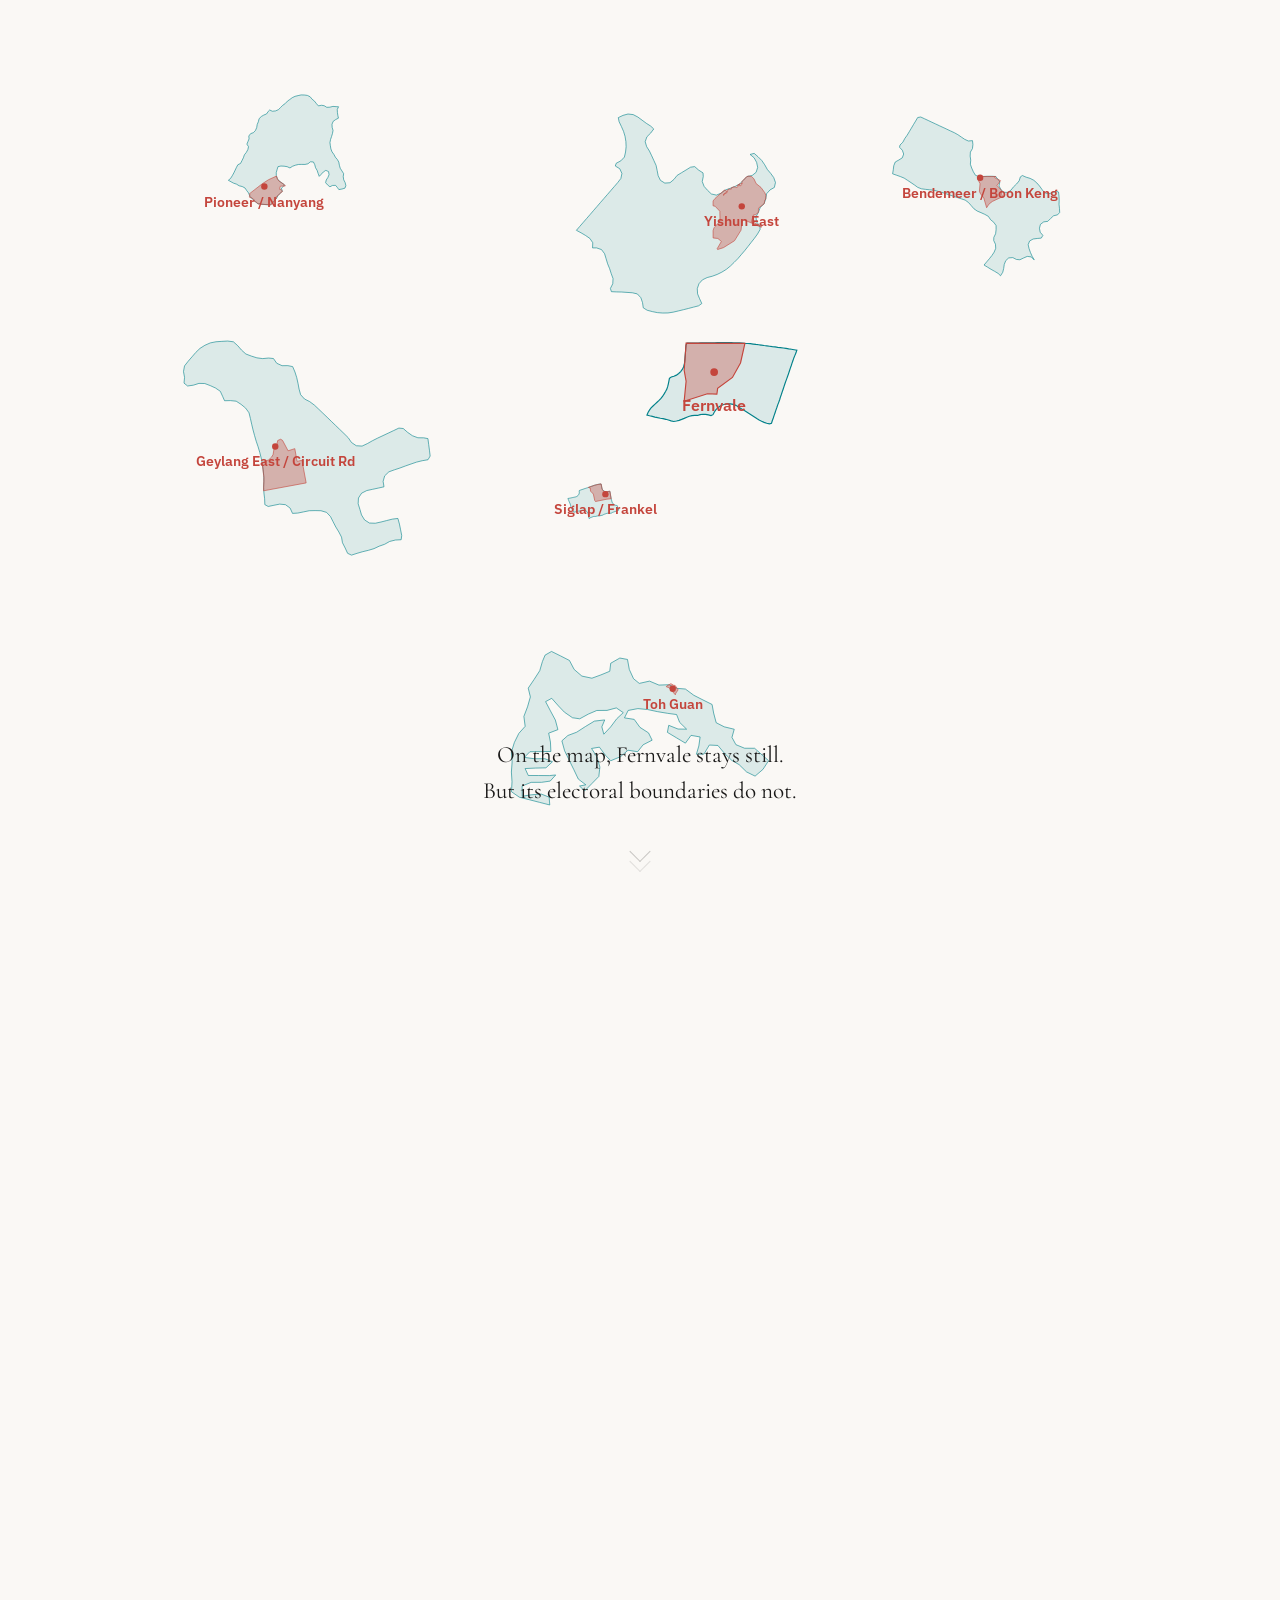
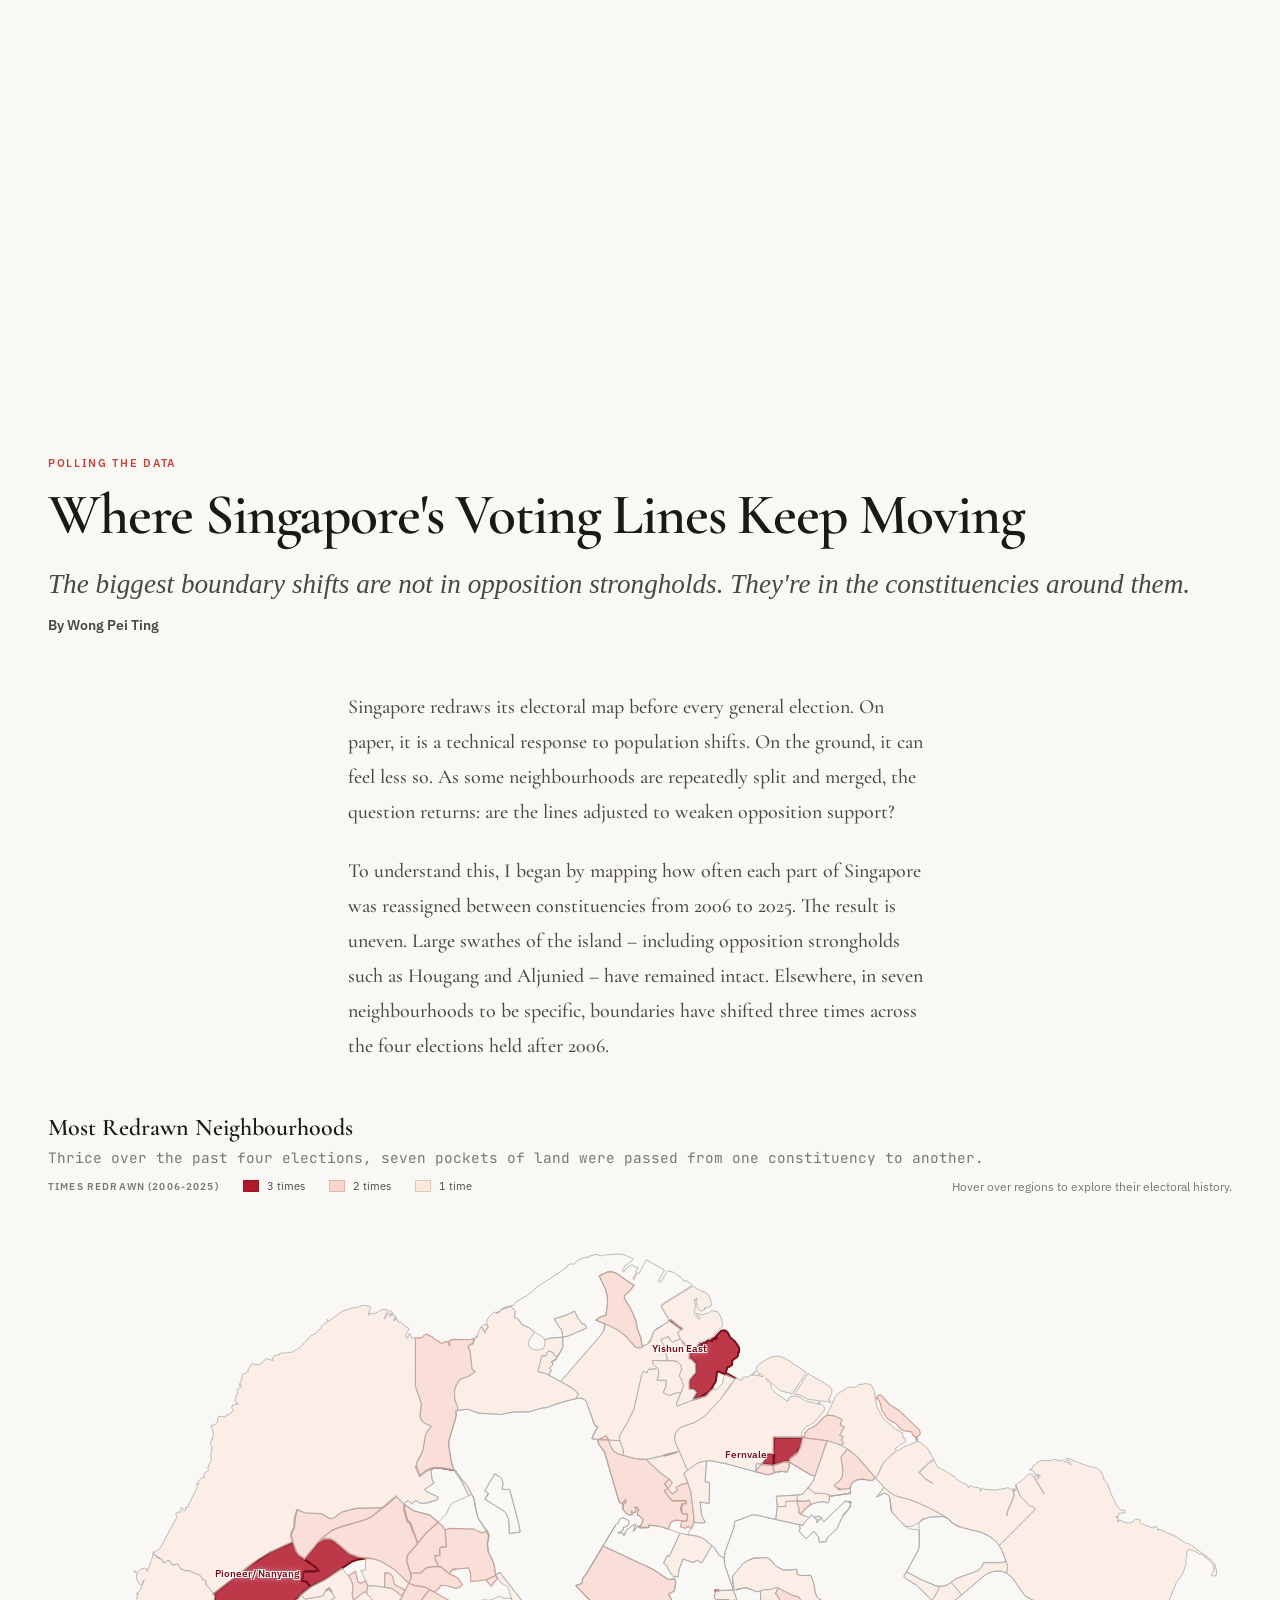
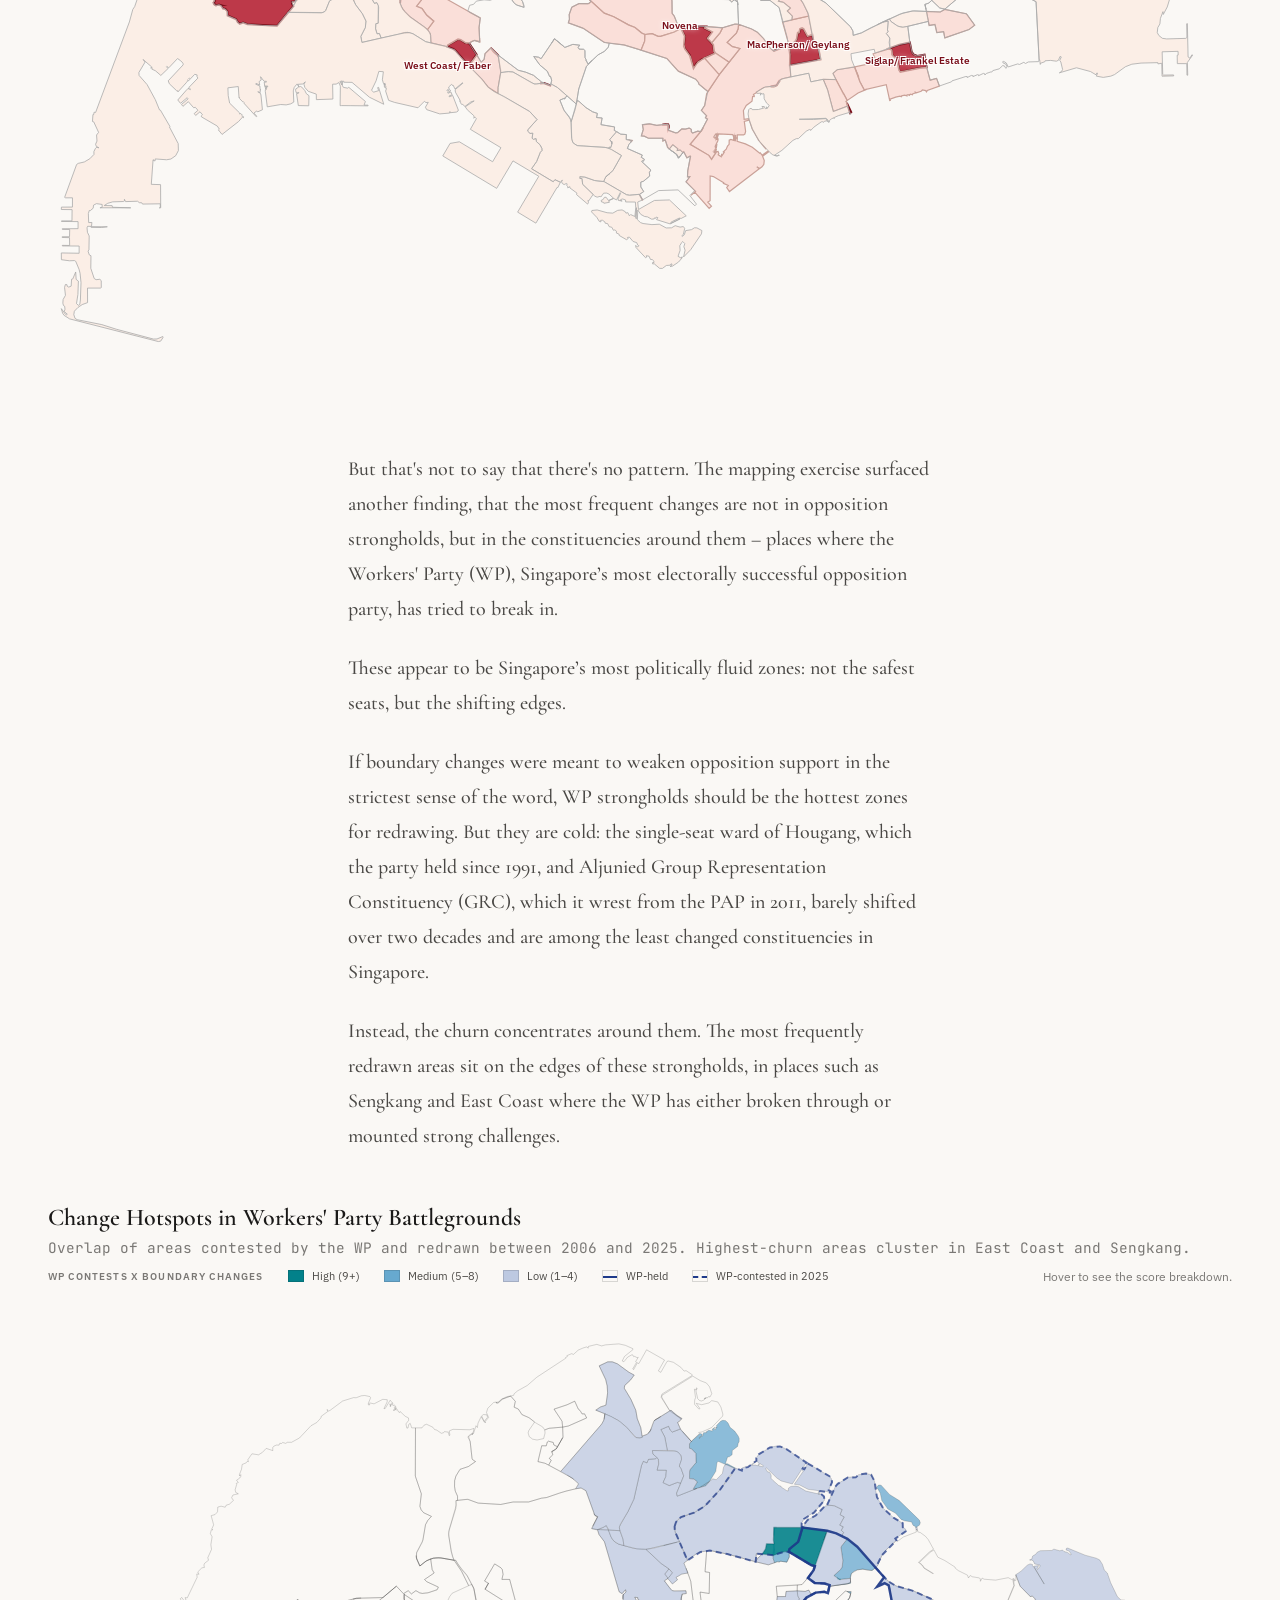
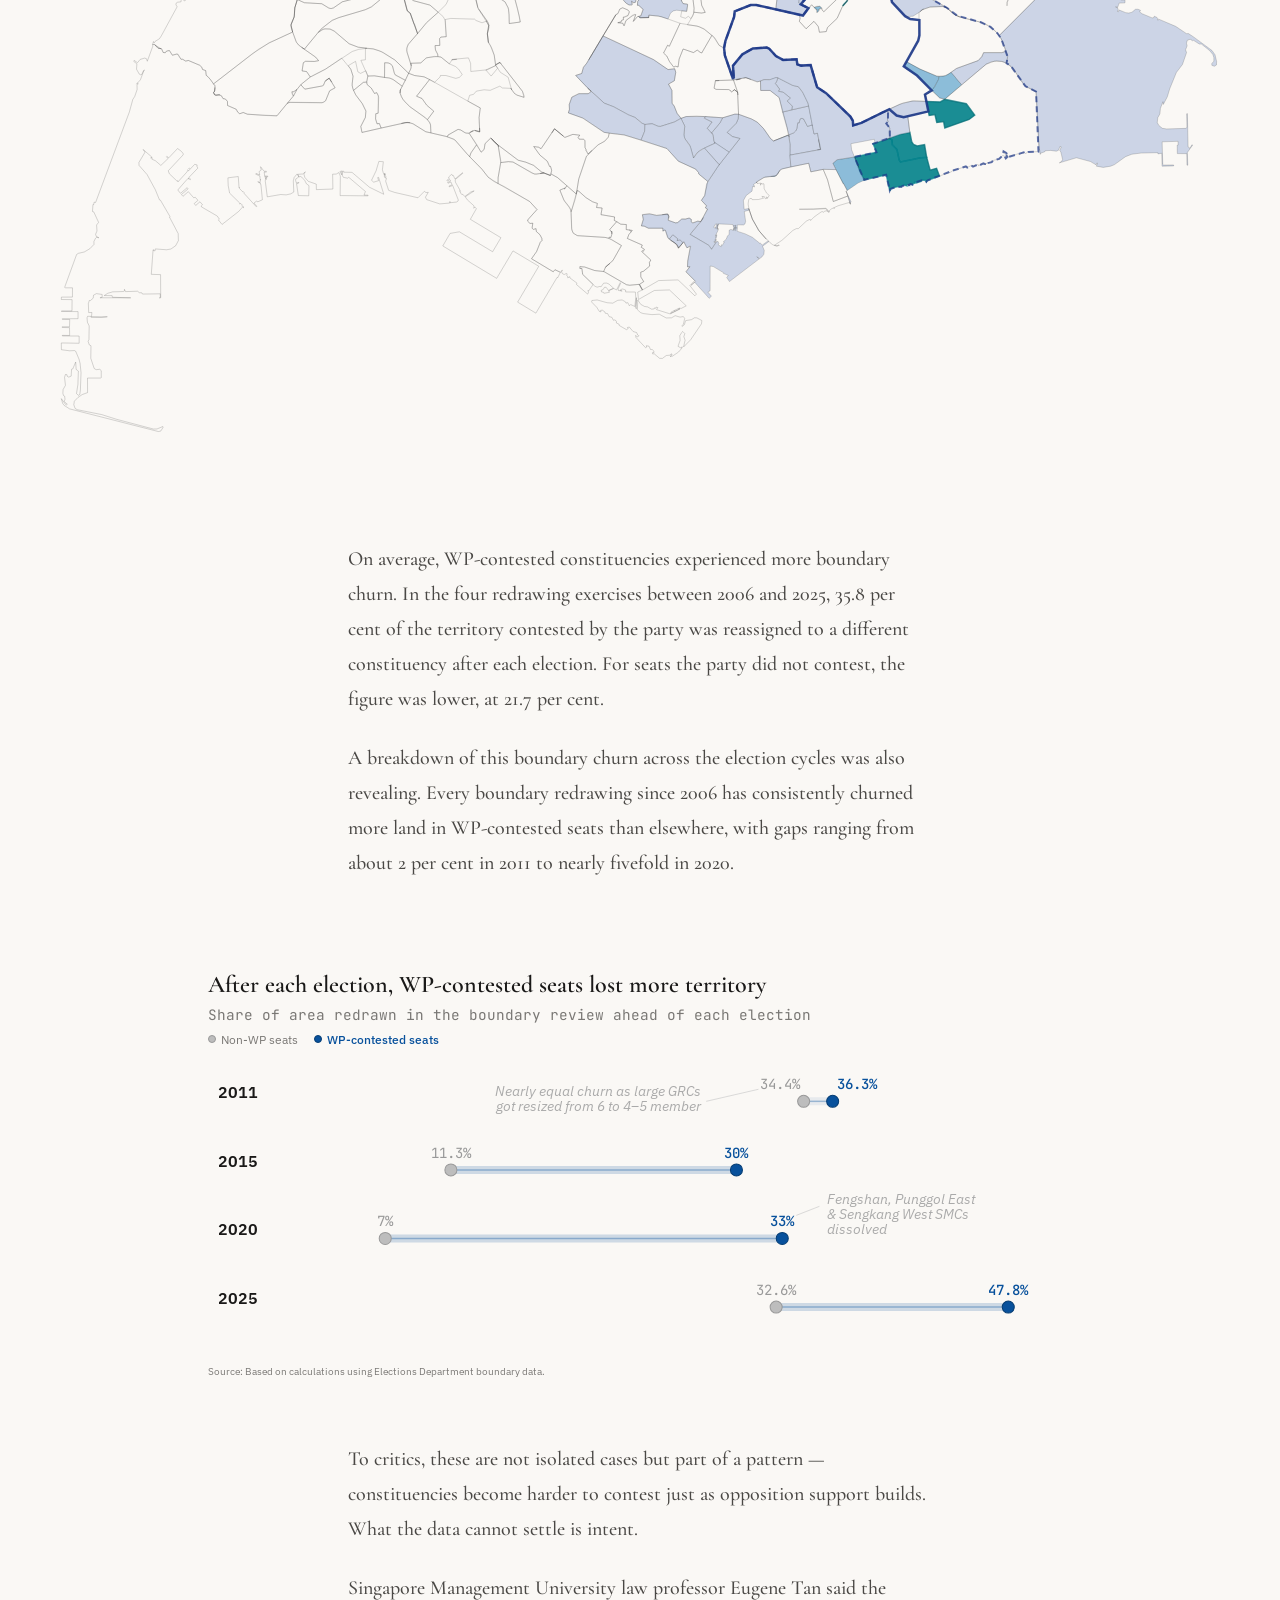
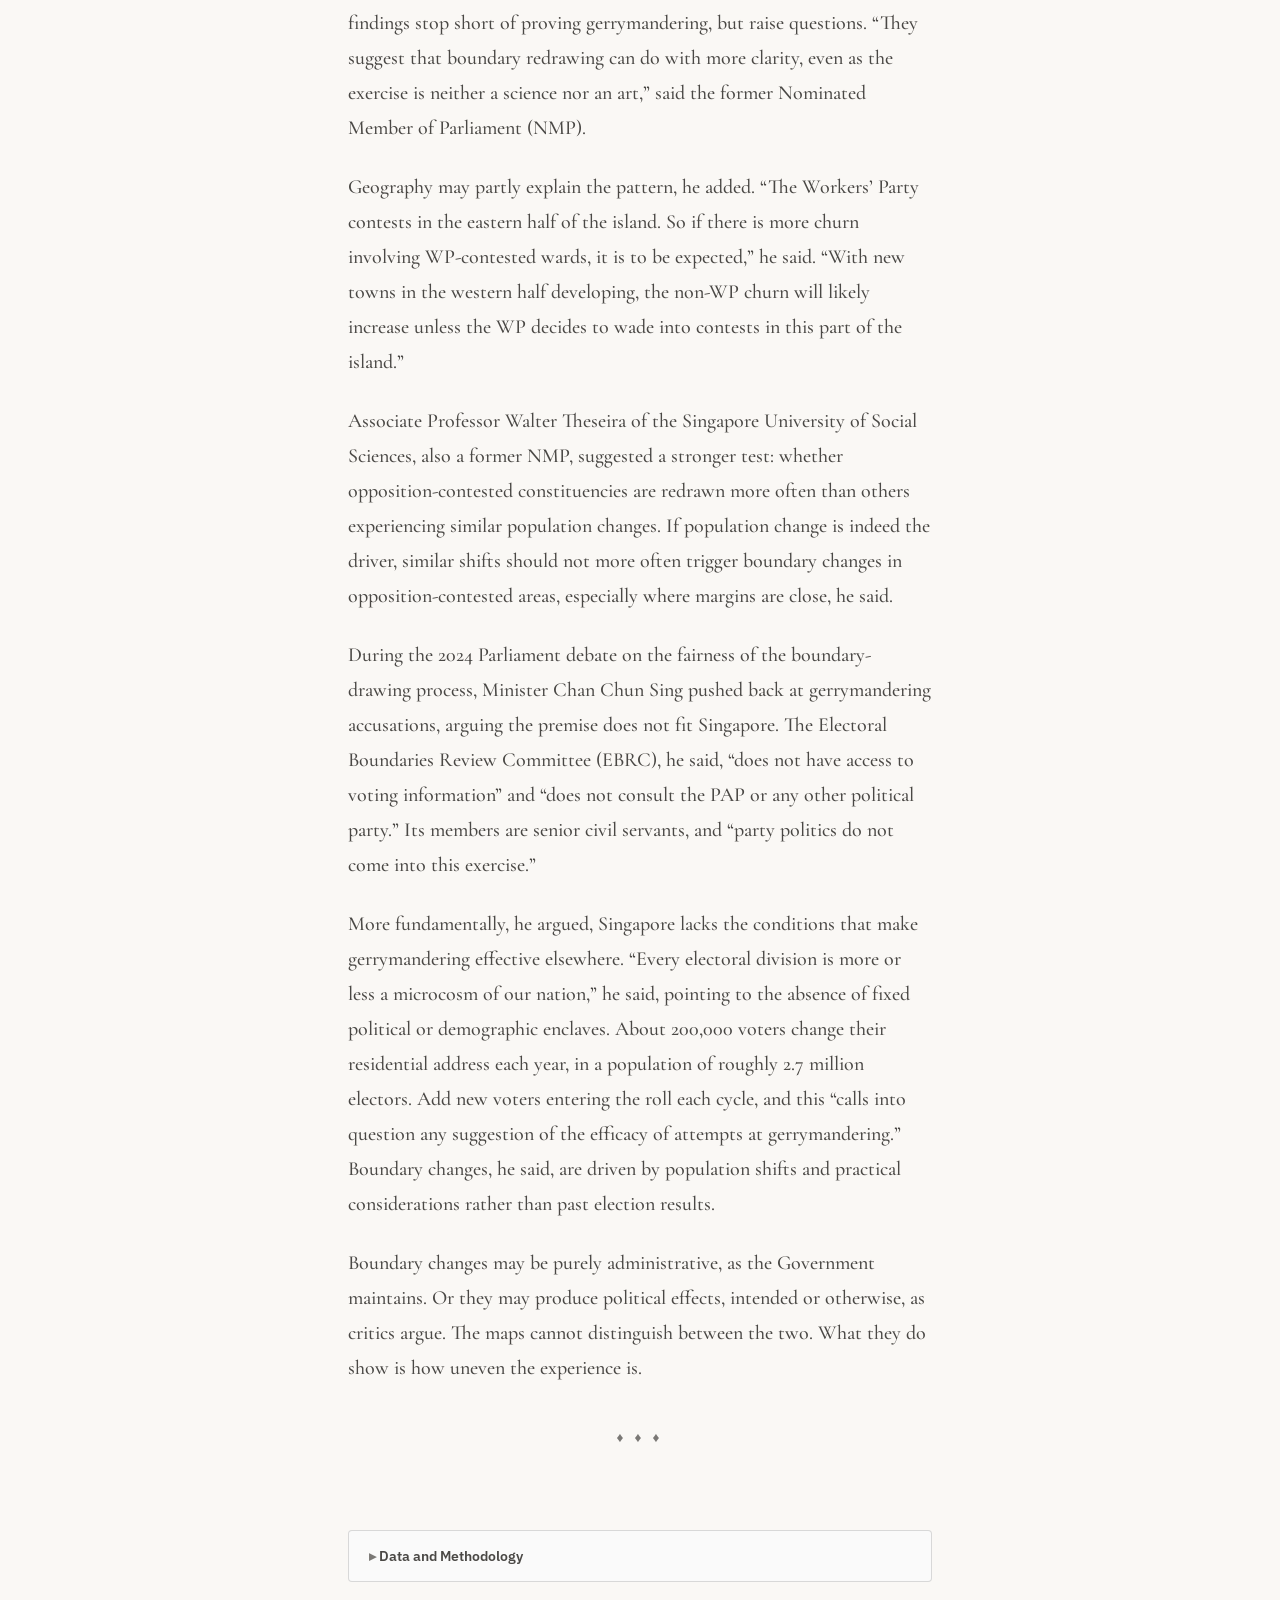
==== commit d2a83595: "Mobile: improve dumbbell annotations with leader lines, italicise dek, increase body font weight" ====
--- a/index.html
+++ b/index.html
@@ -70,6 +70,7 @@
         .dek {
             font-family: var(--serif);
             font-size: 1.7rem;
+            font-style: italic;
             color: var(--ink-light);
             margin-top: 1rem;
             line-height: 1.5;
@@ -287,6 +288,7 @@
         .prose p {
             font-family: var(--serif);
             font-size: clamp(1.15rem, 2vw, 1.25rem);
+            font-weight: 500;
             line-height: 1.75;
             margin-bottom: 1.5rem;
             color: var(--ink-light);
@@ -619,8 +621,8 @@
             .chart-annotations { display: none; }
             .chart-annotations-mobile { display: block; }
             .chart-subtitle { font-size: 0.9rem; }
-            h1 { font-size: 3.2rem; }
-            .dek { font-size: 1.5rem; }
+            h1 { font-size: 3rem; }
+            .dek { font-size: 1.3rem; }
 
             .map-wrapper { min-height: unset; max-height: unset; height: calc(67vw + 50px); }
 
@@ -967,35 +969,72 @@
 
         svg.appendChild(annGroup);
 
-        // ── Mobile annotations (simpler, no leader lines) ──
+        // ── Mobile annotations (with leader lines) ──
         if (isMobile) {
             var mAnnGroup = document.createElementNS('http://www.w3.org/2000/svg', 'g');
             mAnnGroup.setAttribute('class', 'chart-annotations-mobile');
 
             var mFontSize = 10;
             var mFill = '#aaa';
-
-            // 2011 annotation
-            var m1Y = mt + 0 * rowH + rowH / 2;
-            var m1Text = document.createElementNS('http://www.w3.org/2000/svg', 'text');
-            m1Text.setAttribute('x', ml); m1Text.setAttribute('y', m1Y + rowH * 0.48);
-            m1Text.setAttribute('font-family', 'IBM Plex Sans, sans-serif');
-            m1Text.setAttribute('font-size', mFontSize);
-            m1Text.setAttribute('fill', mFill);
-            m1Text.setAttribute('font-style', 'italic');
-            m1Text.textContent = 'Large GRCs resized from 6 to 4\u20135 members';
-            mAnnGroup.appendChild(m1Text);
-
-            // 2020 annotation
-            var m2Y = mt + 2 * rowH + rowH / 2;
-            var m2Text = document.createElementNS('http://www.w3.org/2000/svg', 'text');
-            m2Text.setAttribute('x', ml); m2Text.setAttribute('y', m2Y + rowH * 0.48);
-            m2Text.setAttribute('font-family', 'IBM Plex Sans, sans-serif');
-            m2Text.setAttribute('font-size', mFontSize);
-            m2Text.setAttribute('fill', mFill);
-            m2Text.setAttribute('font-style', 'italic');
-            m2Text.textContent = 'Fengshan, Punggol East & Sengkang West dissolved';
-            mAnnGroup.appendChild(m2Text);
+            var mLineStroke = '#ccc';
+
+            // 2011 annotation — between year and 34.4%, line points to "3" in label
+            var m1Cy = mt + 0 * rowH + rowH / 2;
+            var m1LabelX = x(34.4);
+            // Position text right-aligned, closer to the 34.4% label
+            // "34.4%" label is right-aligned at x(34.4)-4, so its left edge ("3") is ~40px left of that
+            var m1ThreeX = m1LabelX - 44;
+            // Place annotation text well to the left, below the row
+            var m1TextX = ml + 40;
+            var m1TextY = m1Cy + 16;
+            var m1Lines = ['Large GRCs resized', 'from 6 to 4\u20135', 'members'];
+            m1Lines.forEach(function(txt, i) {
+                var t = document.createElementNS('http://www.w3.org/2000/svg', 'text');
+                t.setAttribute('x', m1TextX);
+                t.setAttribute('y', m1TextY + i * 12);
+                t.setAttribute('font-family', 'IBM Plex Sans, sans-serif');
+                t.setAttribute('font-size', mFontSize);
+                t.setAttribute('fill', mFill);
+                t.setAttribute('font-style', 'italic');
+                t.textContent = txt;
+                mAnnGroup.appendChild(t);
+            });
+            // Line from right end of annotation up to just left of "3", with gaps on both ends
+            var m1Line = document.createElementNS('http://www.w3.org/2000/svg', 'line');
+            m1Line.setAttribute('x1', m1TextX + 90);
+            m1Line.setAttribute('y1', m1TextY - 6);
+            m1Line.setAttribute('x2', m1ThreeX - 4);
+            m1Line.setAttribute('y2', m1Cy - 6);
+            m1Line.setAttribute('stroke', mLineStroke);
+            m1Line.setAttribute('stroke-width', 0.7);
+            mAnnGroup.appendChild(m1Line);
+
+            // 2020 annotation — above and right of "33%", line points down to it
+            var m2Cy = mt + 2 * rowH + rowH / 2;
+            var m2LabelX = x(33.0);
+            // "33%" label is at x(33)+4, y = cy-12
+            var m2TextX = m2LabelX + 35;
+            var m2TextY = m2Cy - 72;
+            var m2Lines = ['Fengshan,', 'Punggol East &', 'Sengkang West', 'dissolved'];
+            m2Lines.forEach(function(txt, i) {
+                var t = document.createElementNS('http://www.w3.org/2000/svg', 'text');
+                t.setAttribute('x', m2TextX);
+                t.setAttribute('y', m2TextY + i * 12);
+                t.setAttribute('font-family', 'IBM Plex Sans, sans-serif');
+                t.setAttribute('font-size', mFontSize);
+                t.setAttribute('fill', mFill);
+                t.setAttribute('font-style', 'italic');
+                t.textContent = txt;
+                mAnnGroup.appendChild(t);
+            });
+            var m2Line = document.createElementNS('http://www.w3.org/2000/svg', 'line');
+            m2Line.setAttribute('x1', m2TextX - 6);
+            m2Line.setAttribute('y1', m2TextY + 14);
+            m2Line.setAttribute('x2', m2LabelX + 10);
+            m2Line.setAttribute('y2', m2Cy - 28);
+            m2Line.setAttribute('stroke', mLineStroke);
+            m2Line.setAttribute('stroke-width', 0.7);
+            mAnnGroup.appendChild(m2Line);
 
             svg.appendChild(mAnnGroup);
         }
@@ -1009,7 +1048,7 @@
         <p>Singapore Management University law professor Eugene Tan said the findings stop short of proving gerrymandering, but raise questions. “They suggest that boundary redrawing can do with more clarity, even as the exercise is neither a science nor an art,” said the former Nominated Member of Parliament (NMP).</p>
         <p>Geography may partly explain the pattern, he added. “The Workers’ Party contests in the eastern half of the island. So if there is more churn involving WP-contested wards, it is to be expected,” he said. “With new towns in the western half developing, the non-WP churn will likely increase unless the WP decides to wade into contests in this part of the island.”</p>
         <p>Associate Professor Walter Theseira of the Singapore University of Social Sciences, also a former NMP, suggested a stronger test: whether opposition-contested constituencies are redrawn more often than others experiencing similar population changes. If population change is indeed the driver, similar shifts should not more often trigger boundary changes in opposition-contested areas, especially where margins are close, he said.</p>
-        <p>During the 2024 Parliament debate on the fairness of the boundary-drawing process, Minister Chan Chun Sing pushed back firmly, arguing the premise does not fit Singapore. The Electoral Boundaries Review Committee (EBRC), he said, “does not have access to voting information” and “does not consult the PAP or any other political party.” Its members are senior civil servants, and “party politics do not come into this exercise.”</p>
+        <p>During the 2024 Parliament debate on the fairness of the boundary-drawing process, Minister Chan Chun Sing pushed back at gerrymandering accusations, arguing the premise does not fit Singapore. The Electoral Boundaries Review Committee (EBRC), he said, “does not have access to voting information” and “does not consult the PAP or any other political party.” Its members are senior civil servants, and “party politics do not come into this exercise.”</p>
         <p>More fundamentally, he argued, Singapore lacks the conditions that make gerrymandering effective elsewhere. “Every electoral division is more or less a microcosm of our nation,” he said, pointing to the absence of fixed political or demographic enclaves. About 200,000 voters change their residential address each year, in a population of roughly 2.7 million electors. Add new voters entering the roll each cycle, and this “calls into question any suggestion of the efficacy of attempts at gerrymandering.” Boundary changes, he said, are driven by population shifts and practical considerations rather than past election results.</p>
         <p>Boundary changes may be purely administrative, as the Government maintains. Or they may produce political effects, intended or otherwise, as critics argue. The maps cannot distinguish between the two. What they do show is how uneven the experience is.</p>
         <p style="text-align:center;margin-top:2.5rem;font-size:0.85rem;letter-spacing:0.3em;color:var(--ink-muted);">&#9830; &#9830; &#9830;</p>
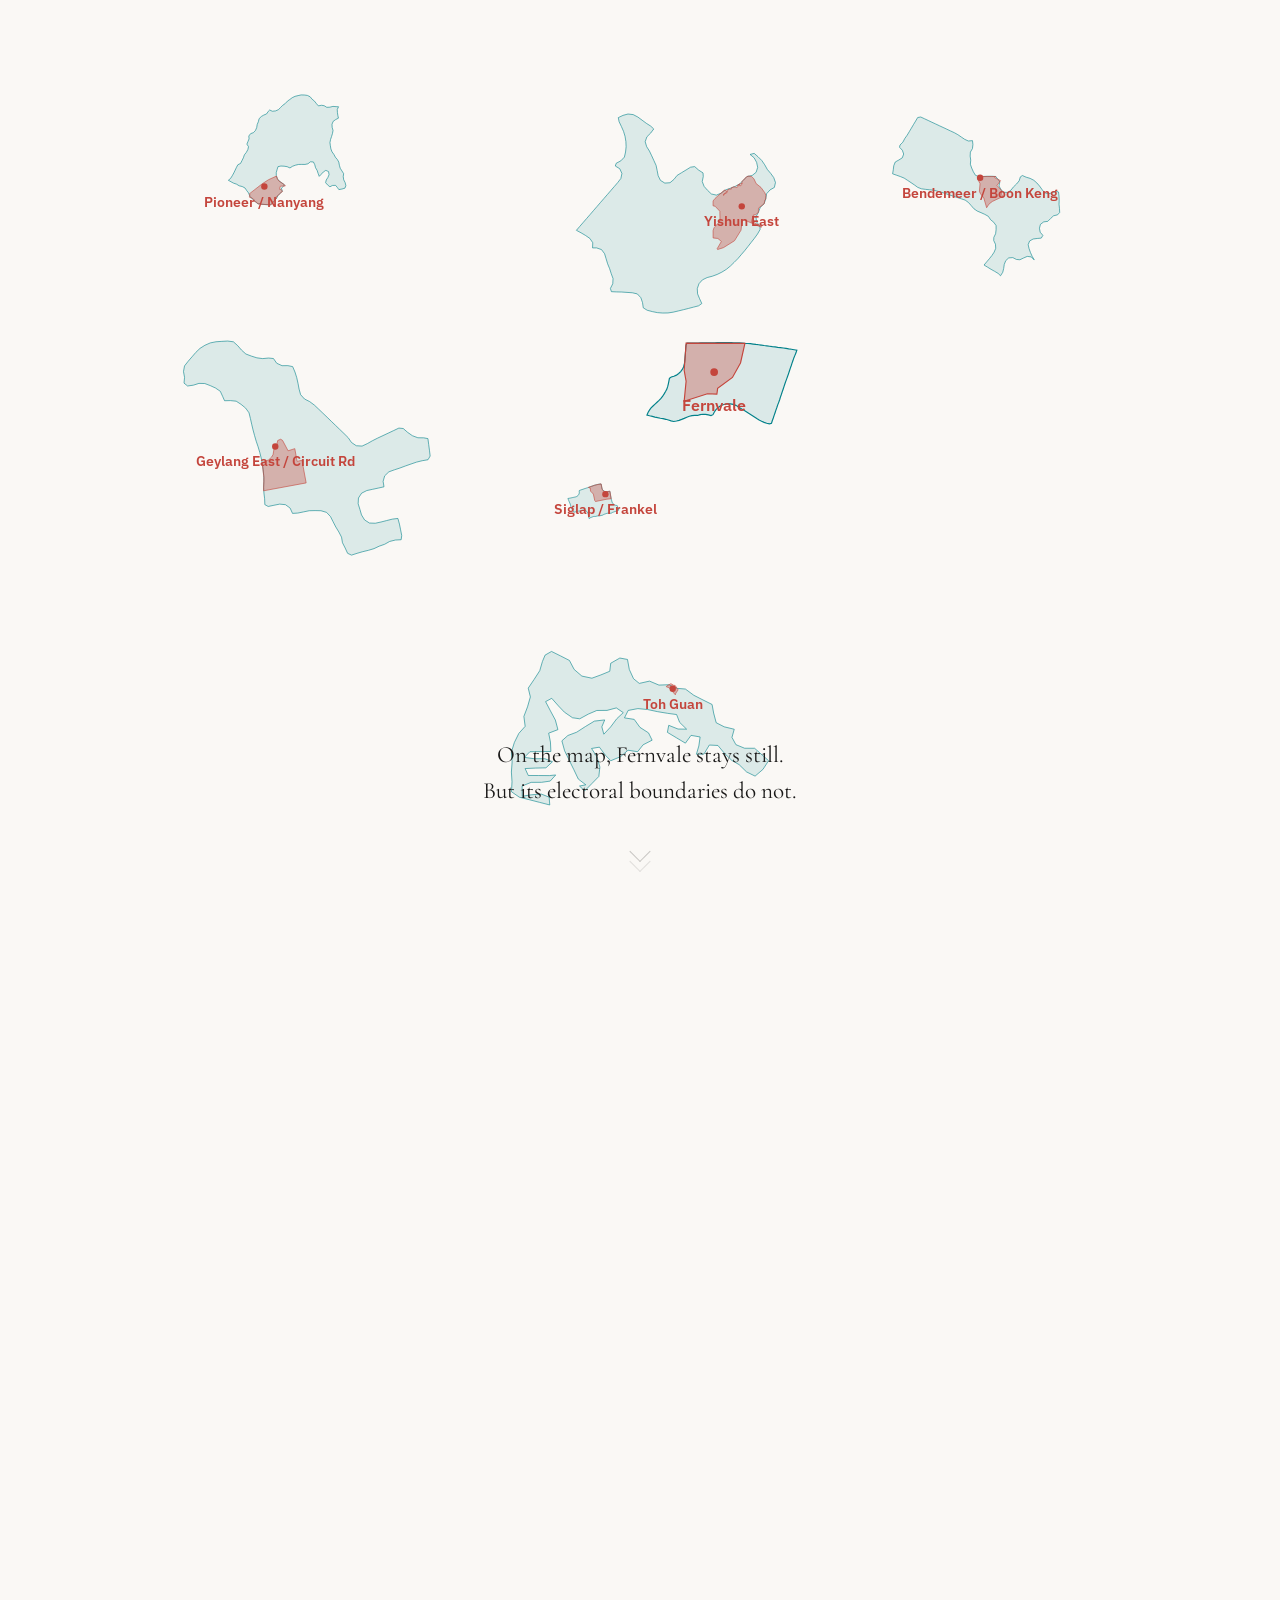
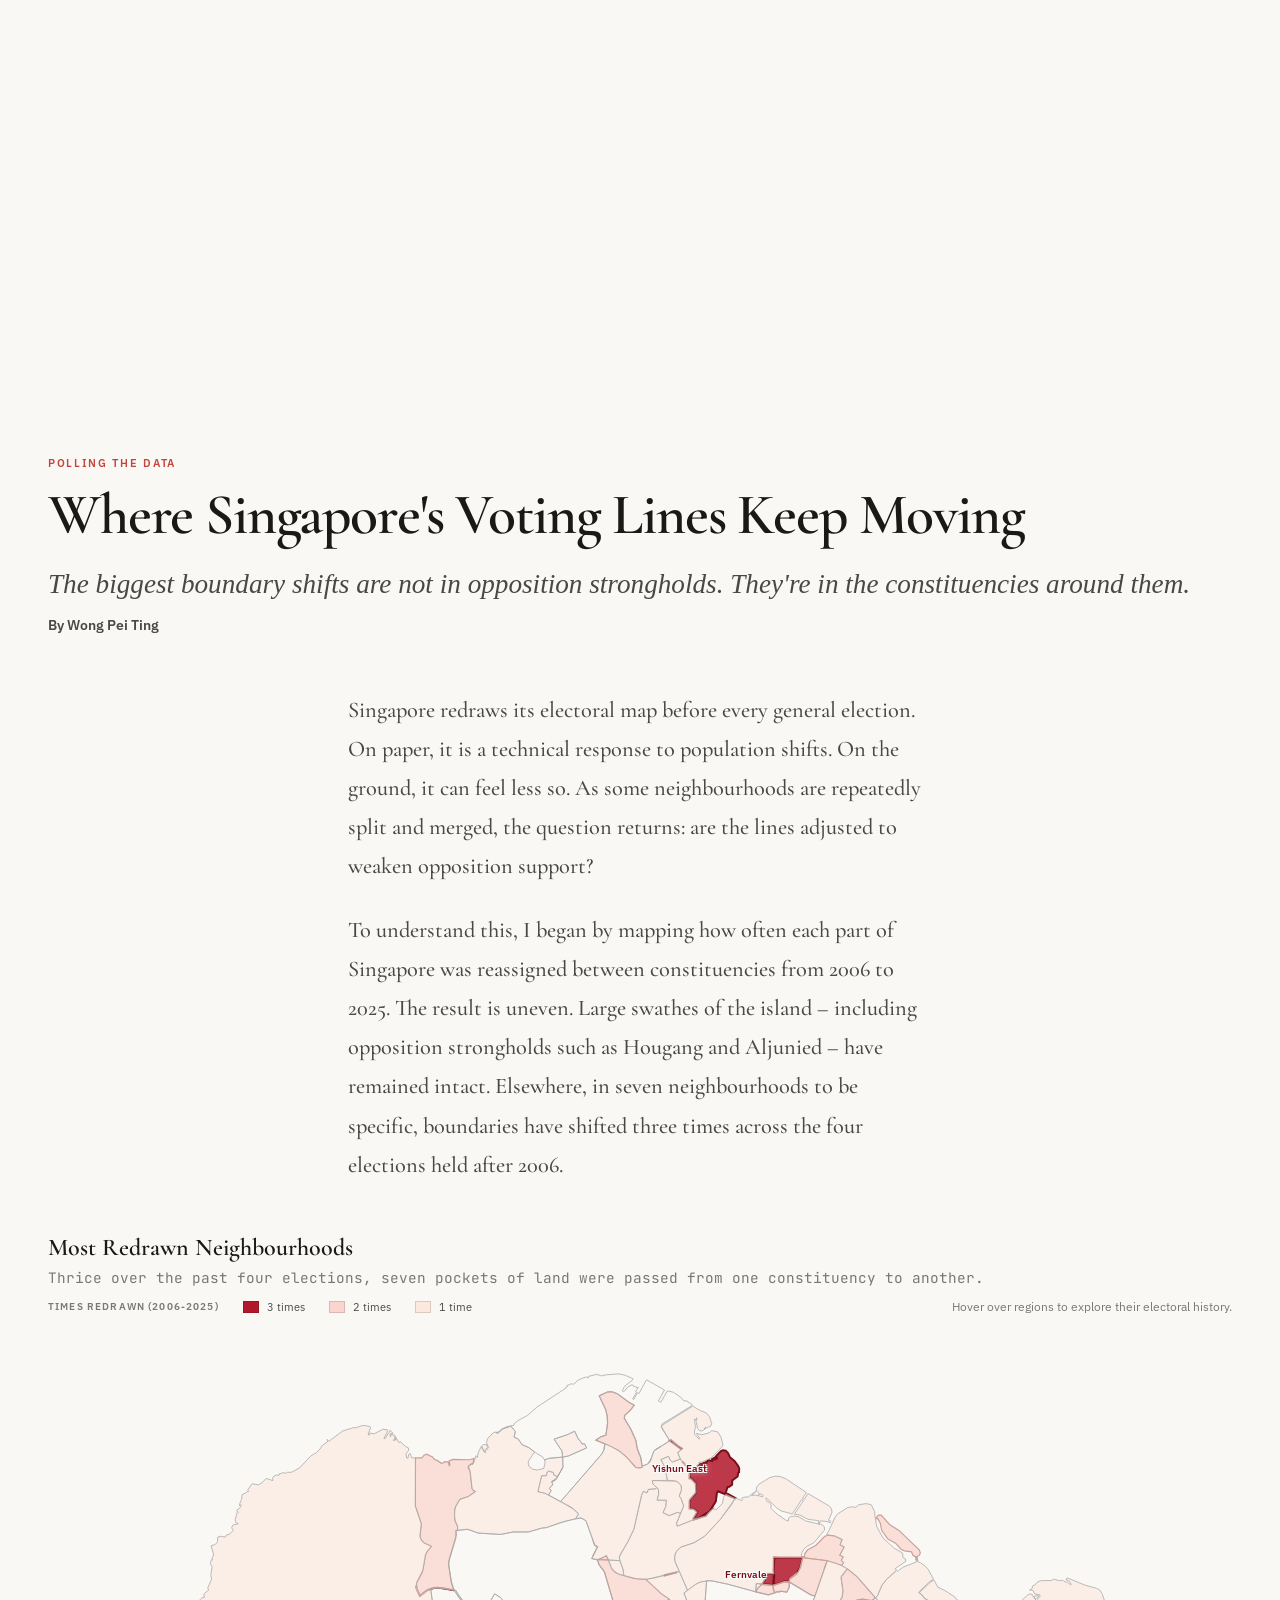
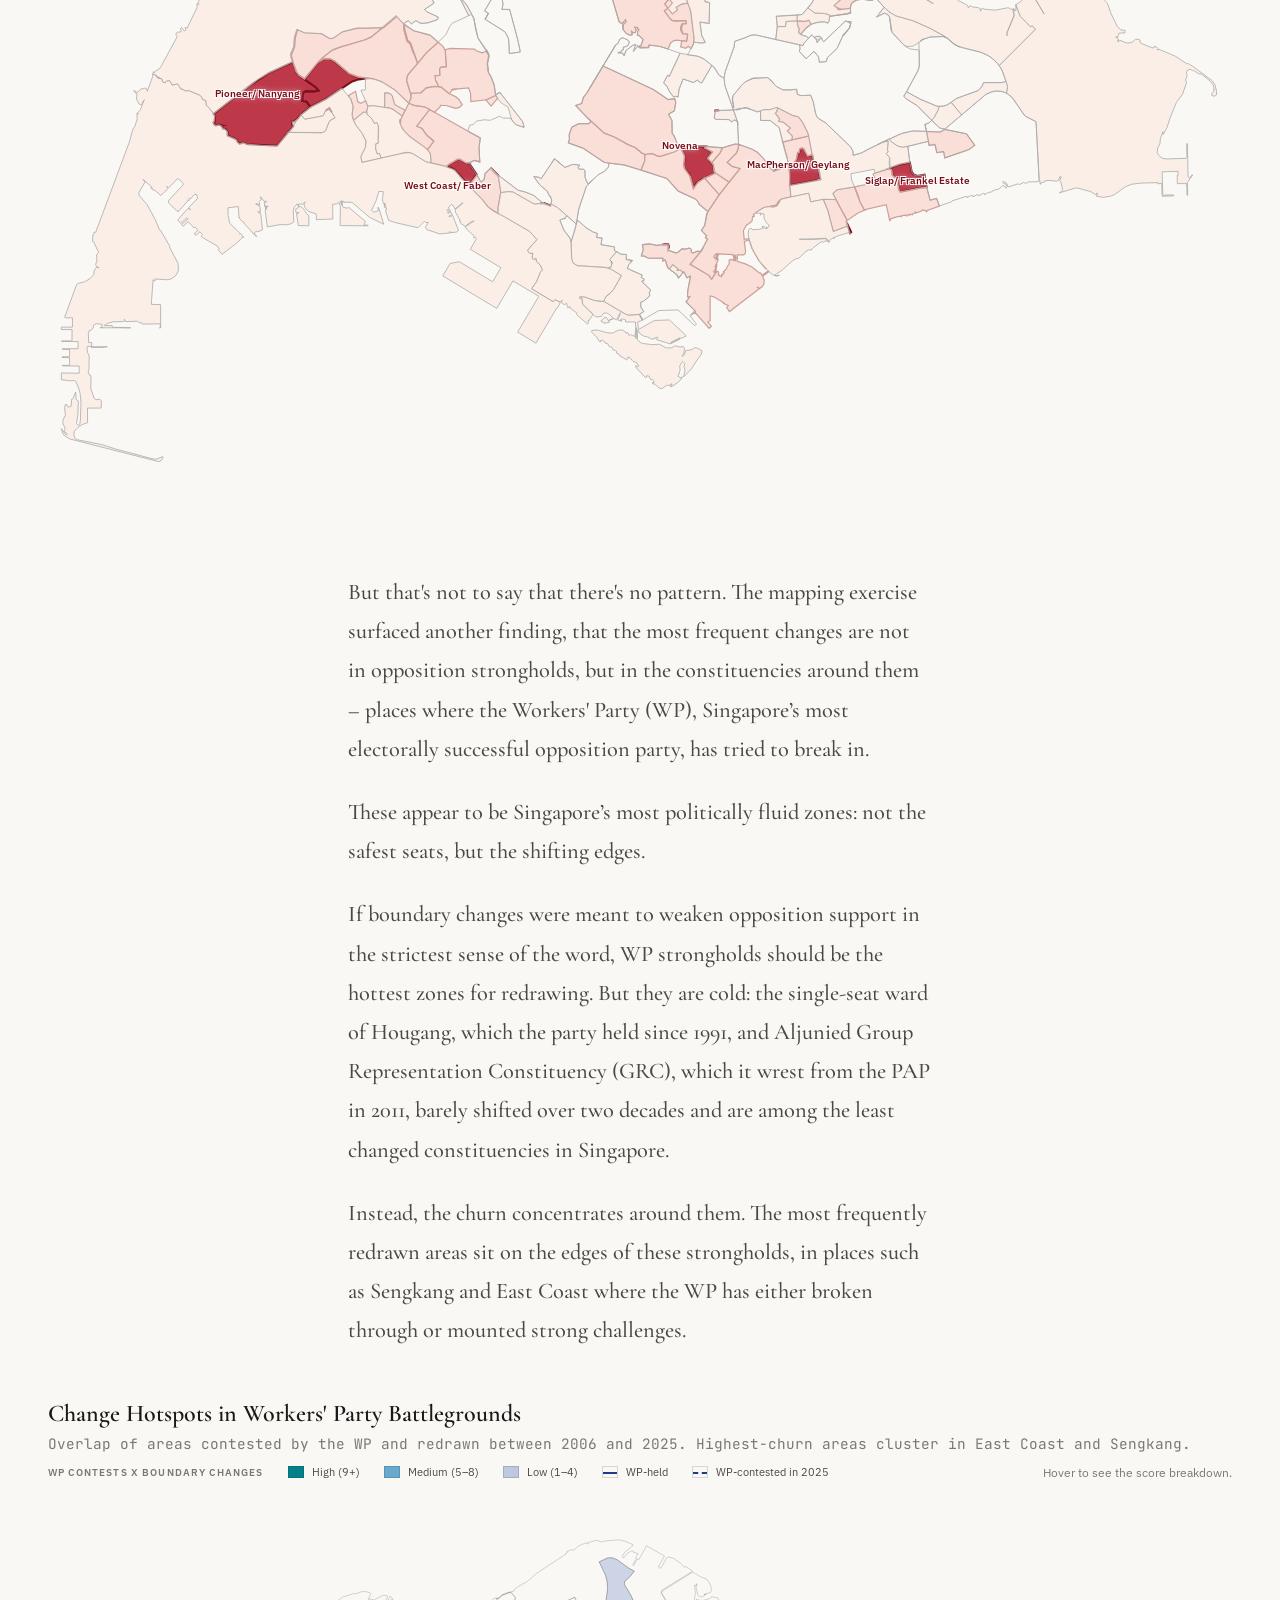
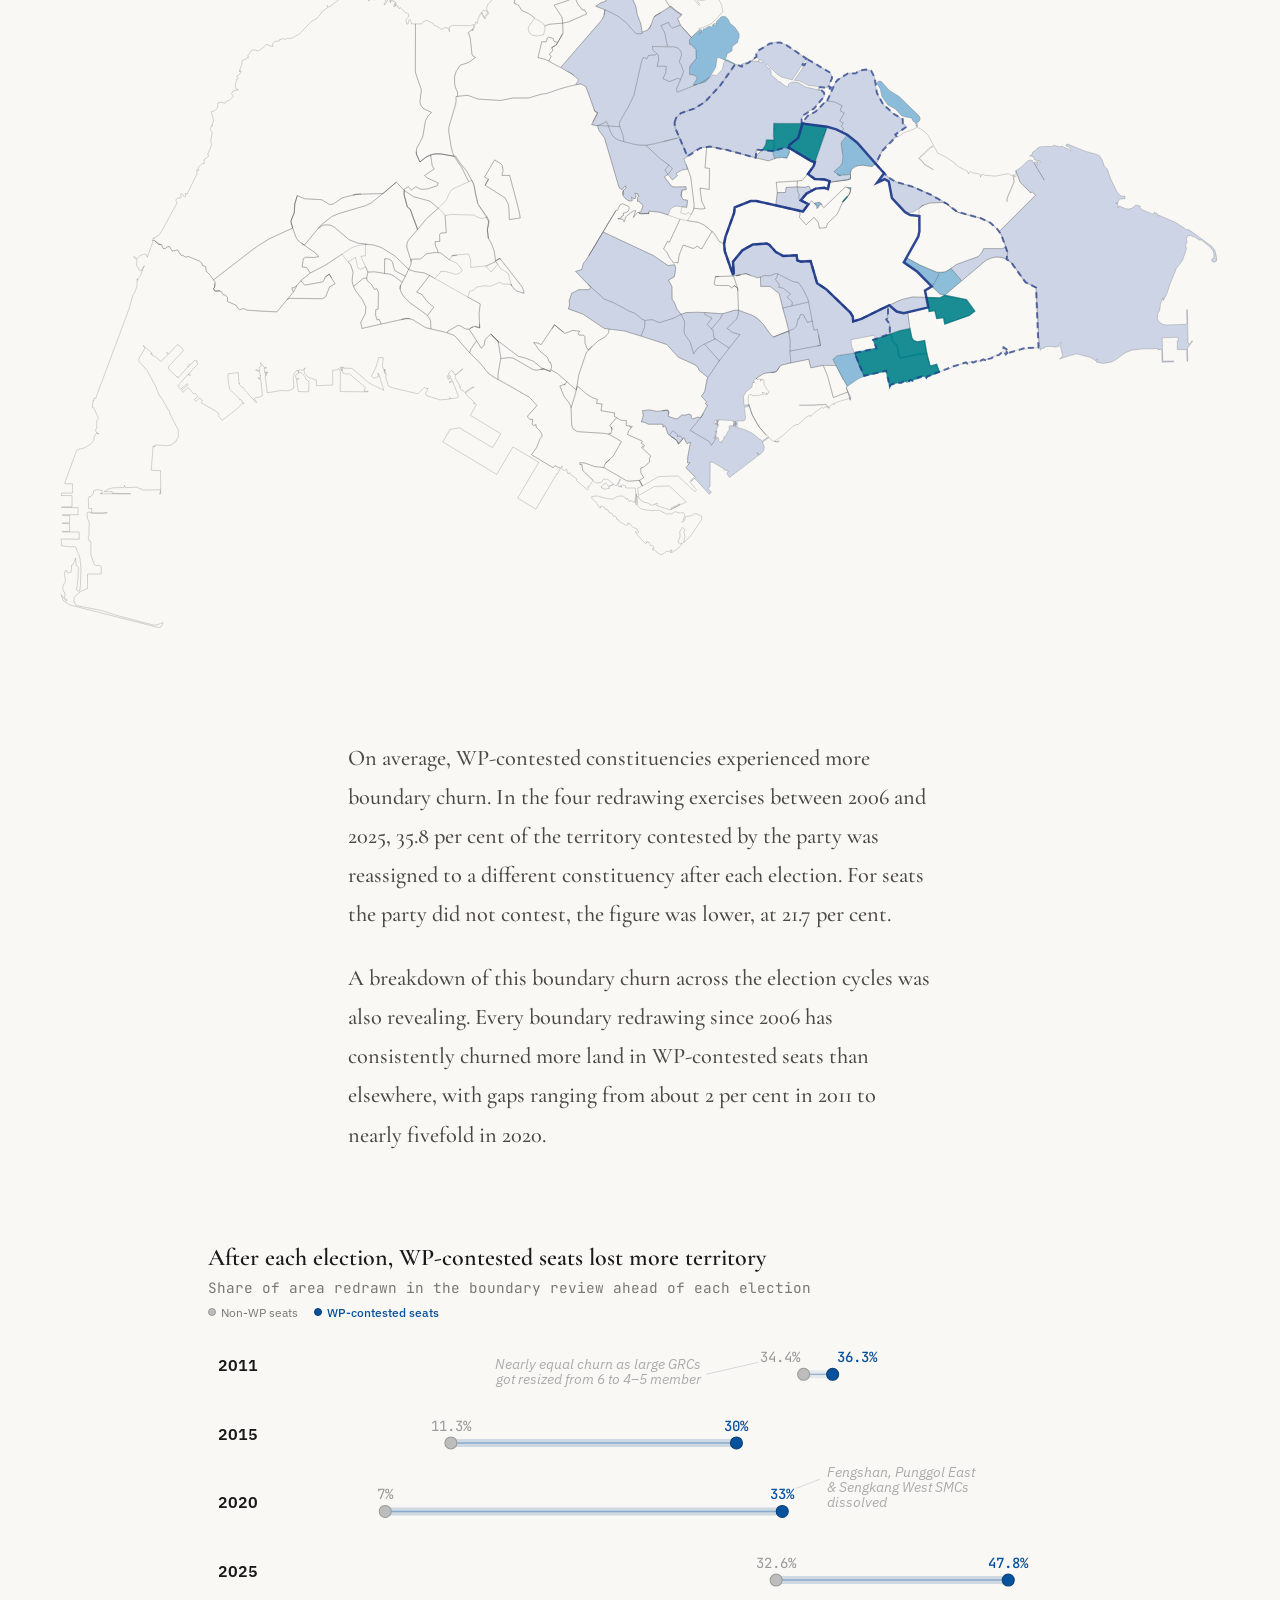
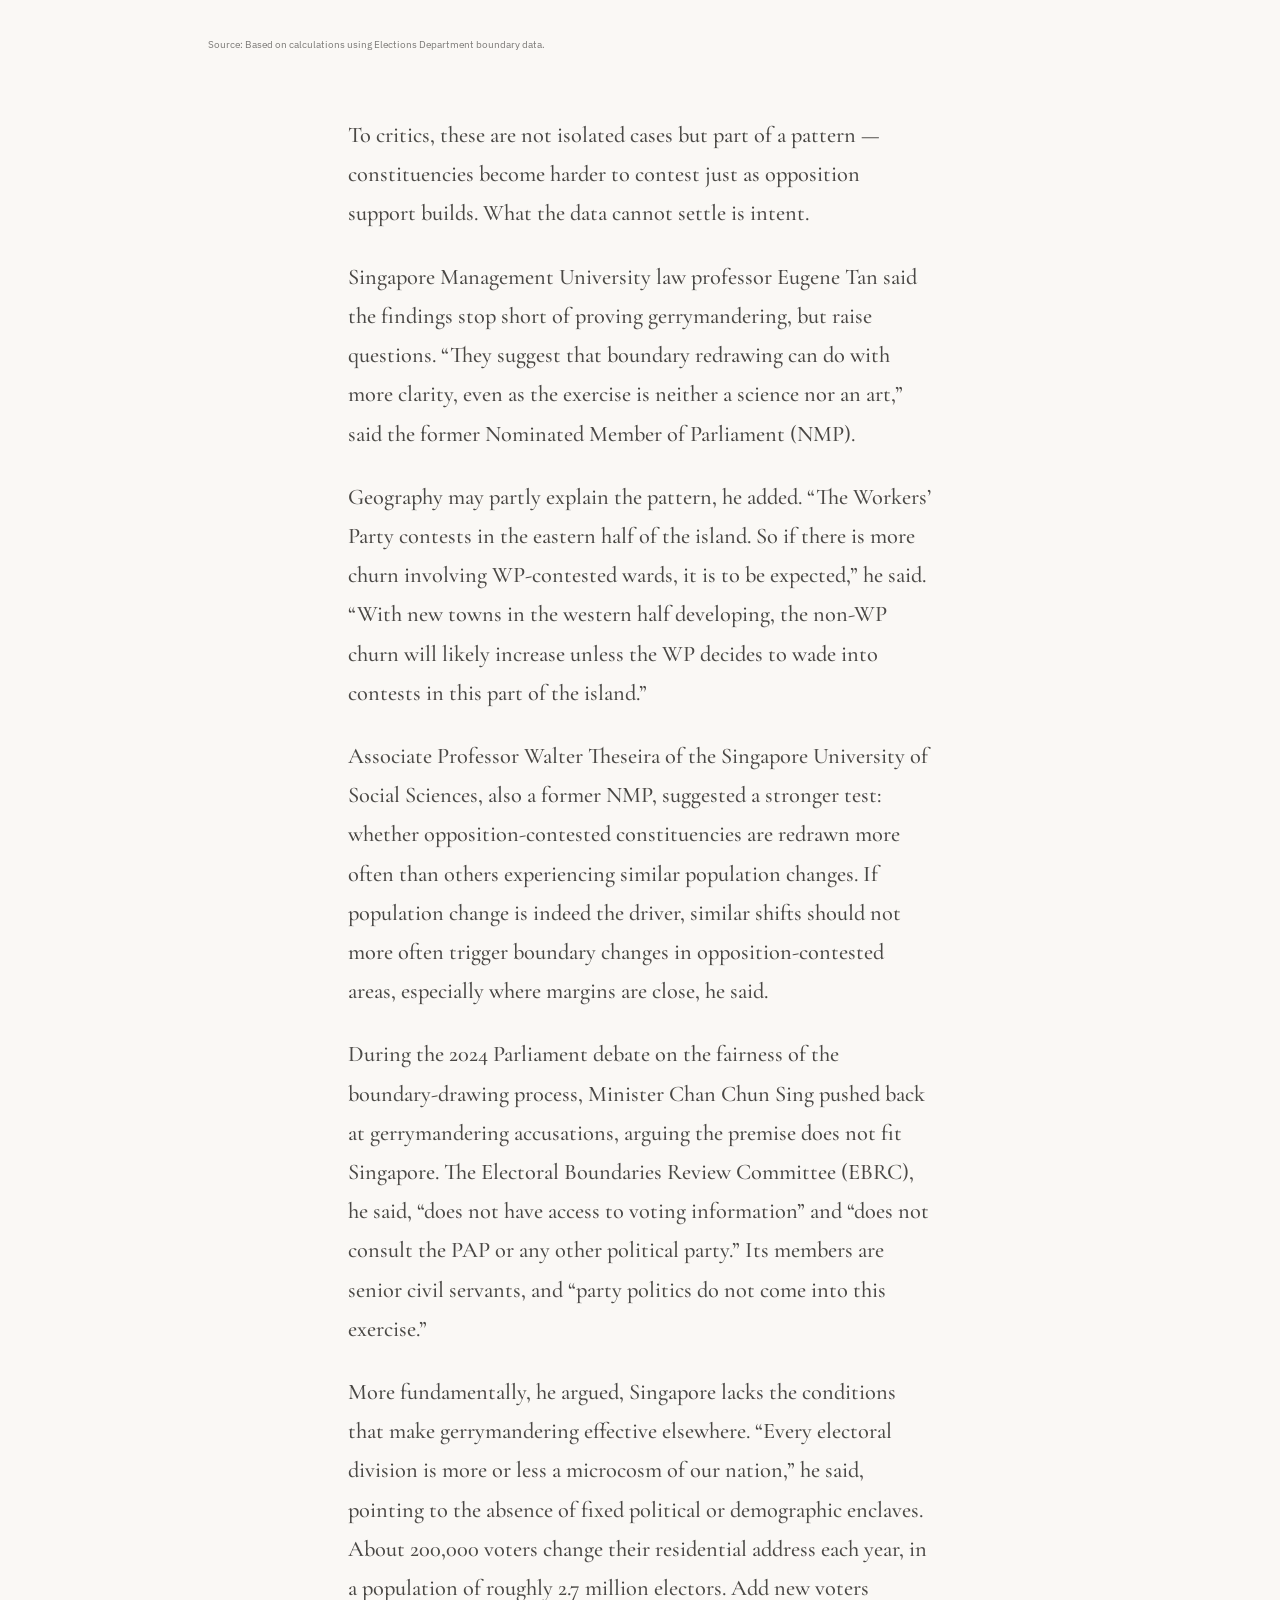
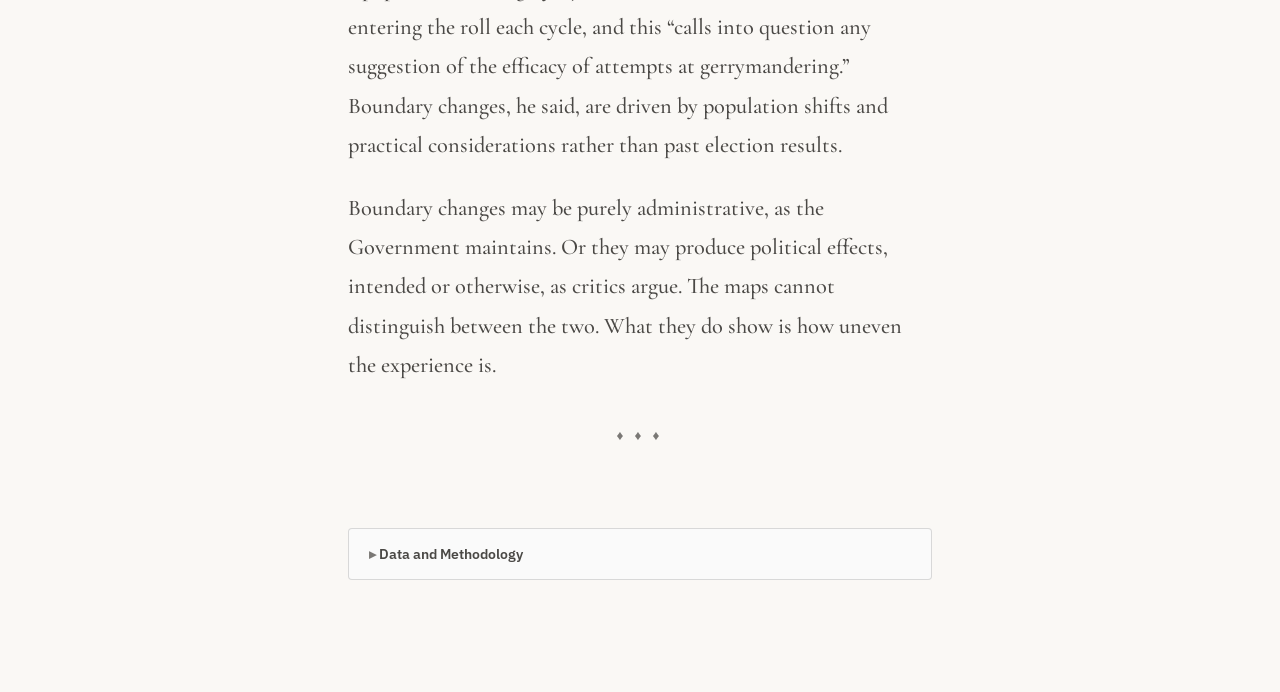
==== commit 81ff5f6f: "Increase article body text font size" ====
--- a/index.html
+++ b/index.html
@@ -287,7 +287,7 @@
 
         .prose p {
             font-family: var(--serif);
-            font-size: clamp(1.15rem, 2vw, 1.25rem);
+            font-size: clamp(1.25rem, 2.2vw, 1.4rem);
             font-weight: 500;
             line-height: 1.75;
             margin-bottom: 1.5rem;
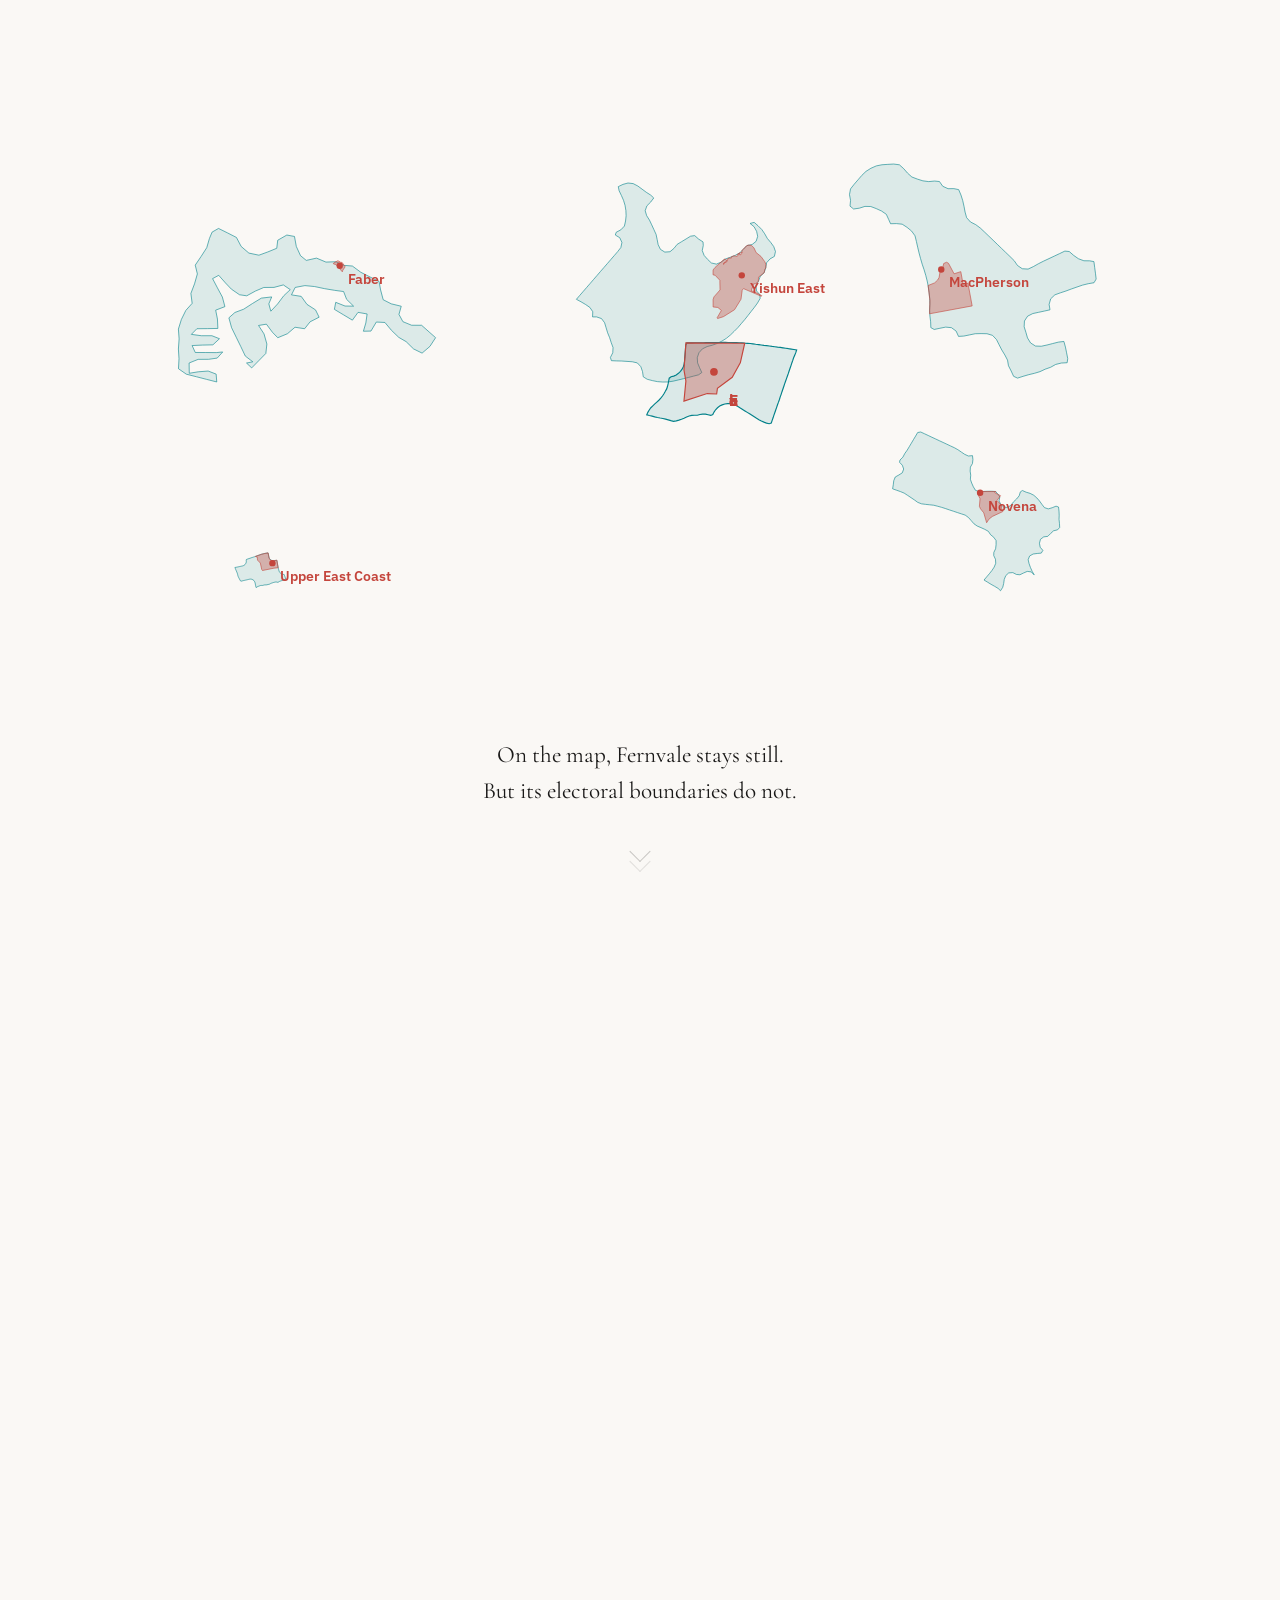
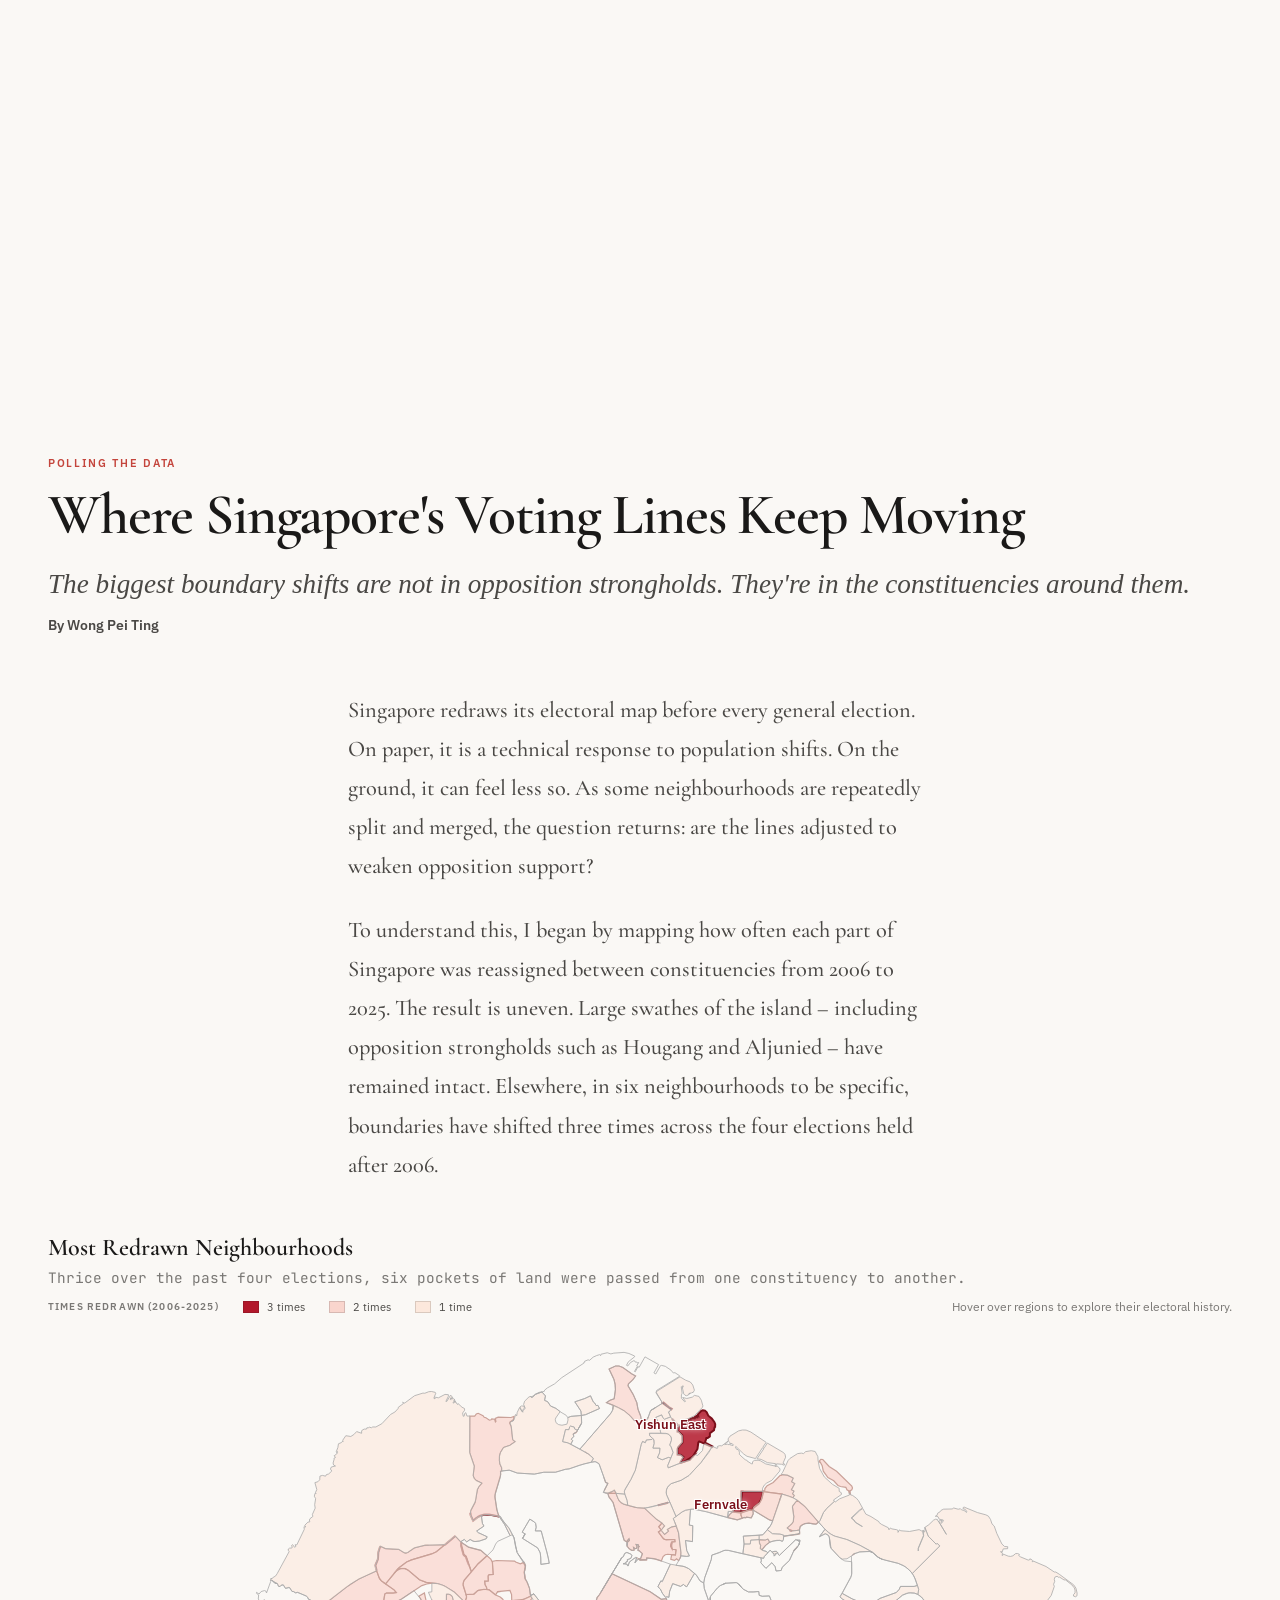
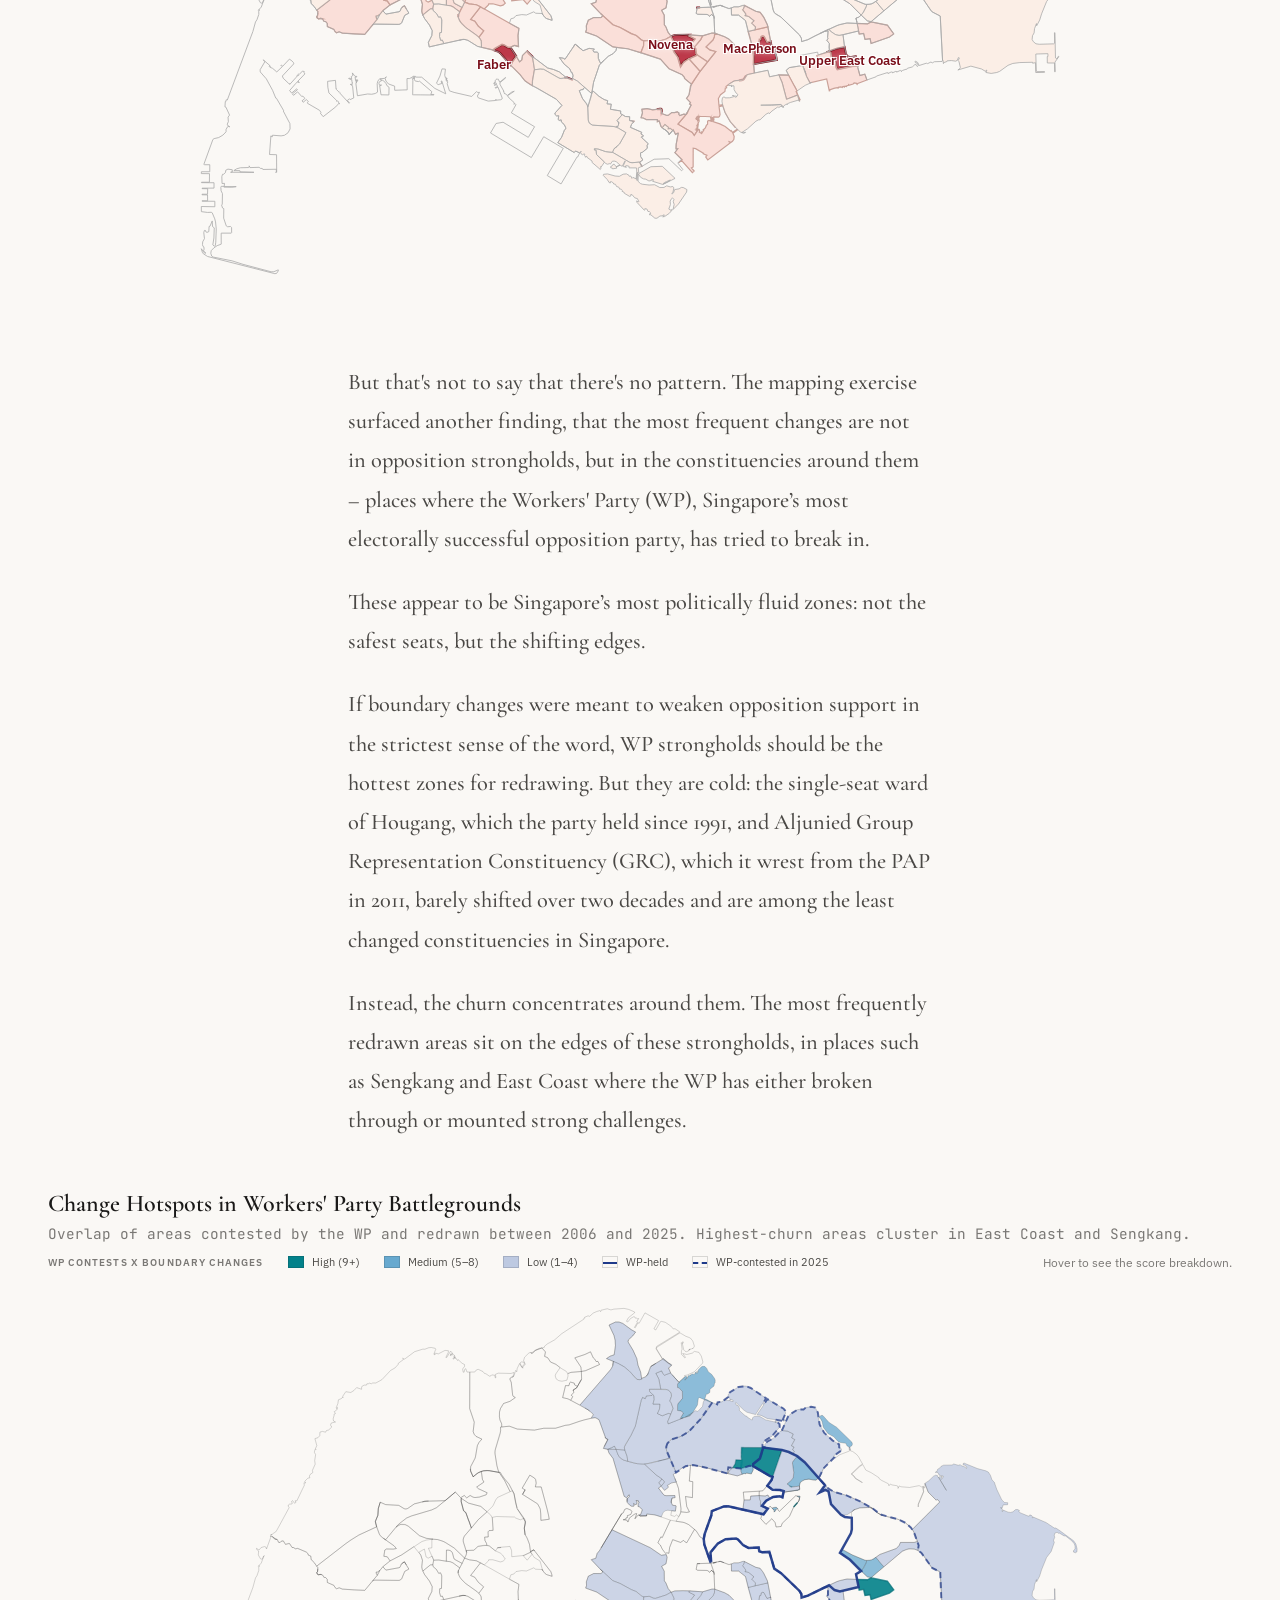
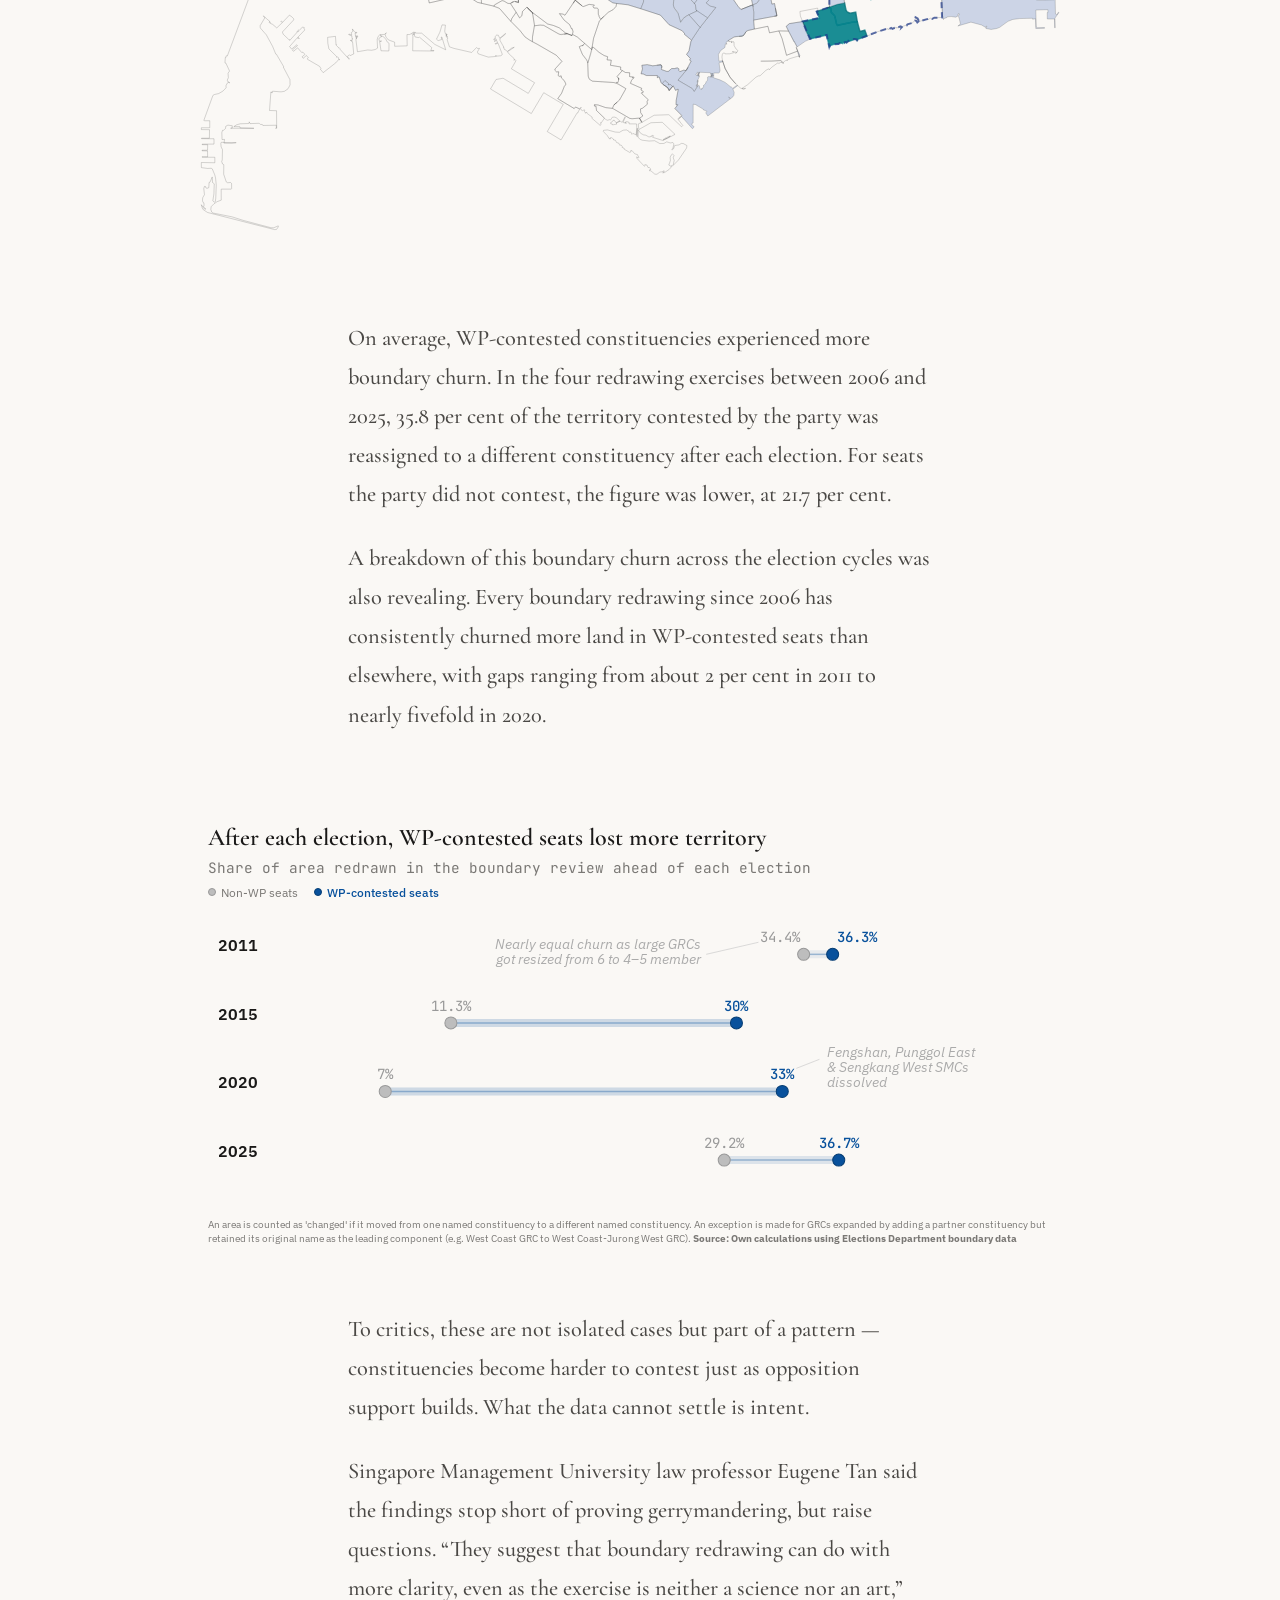
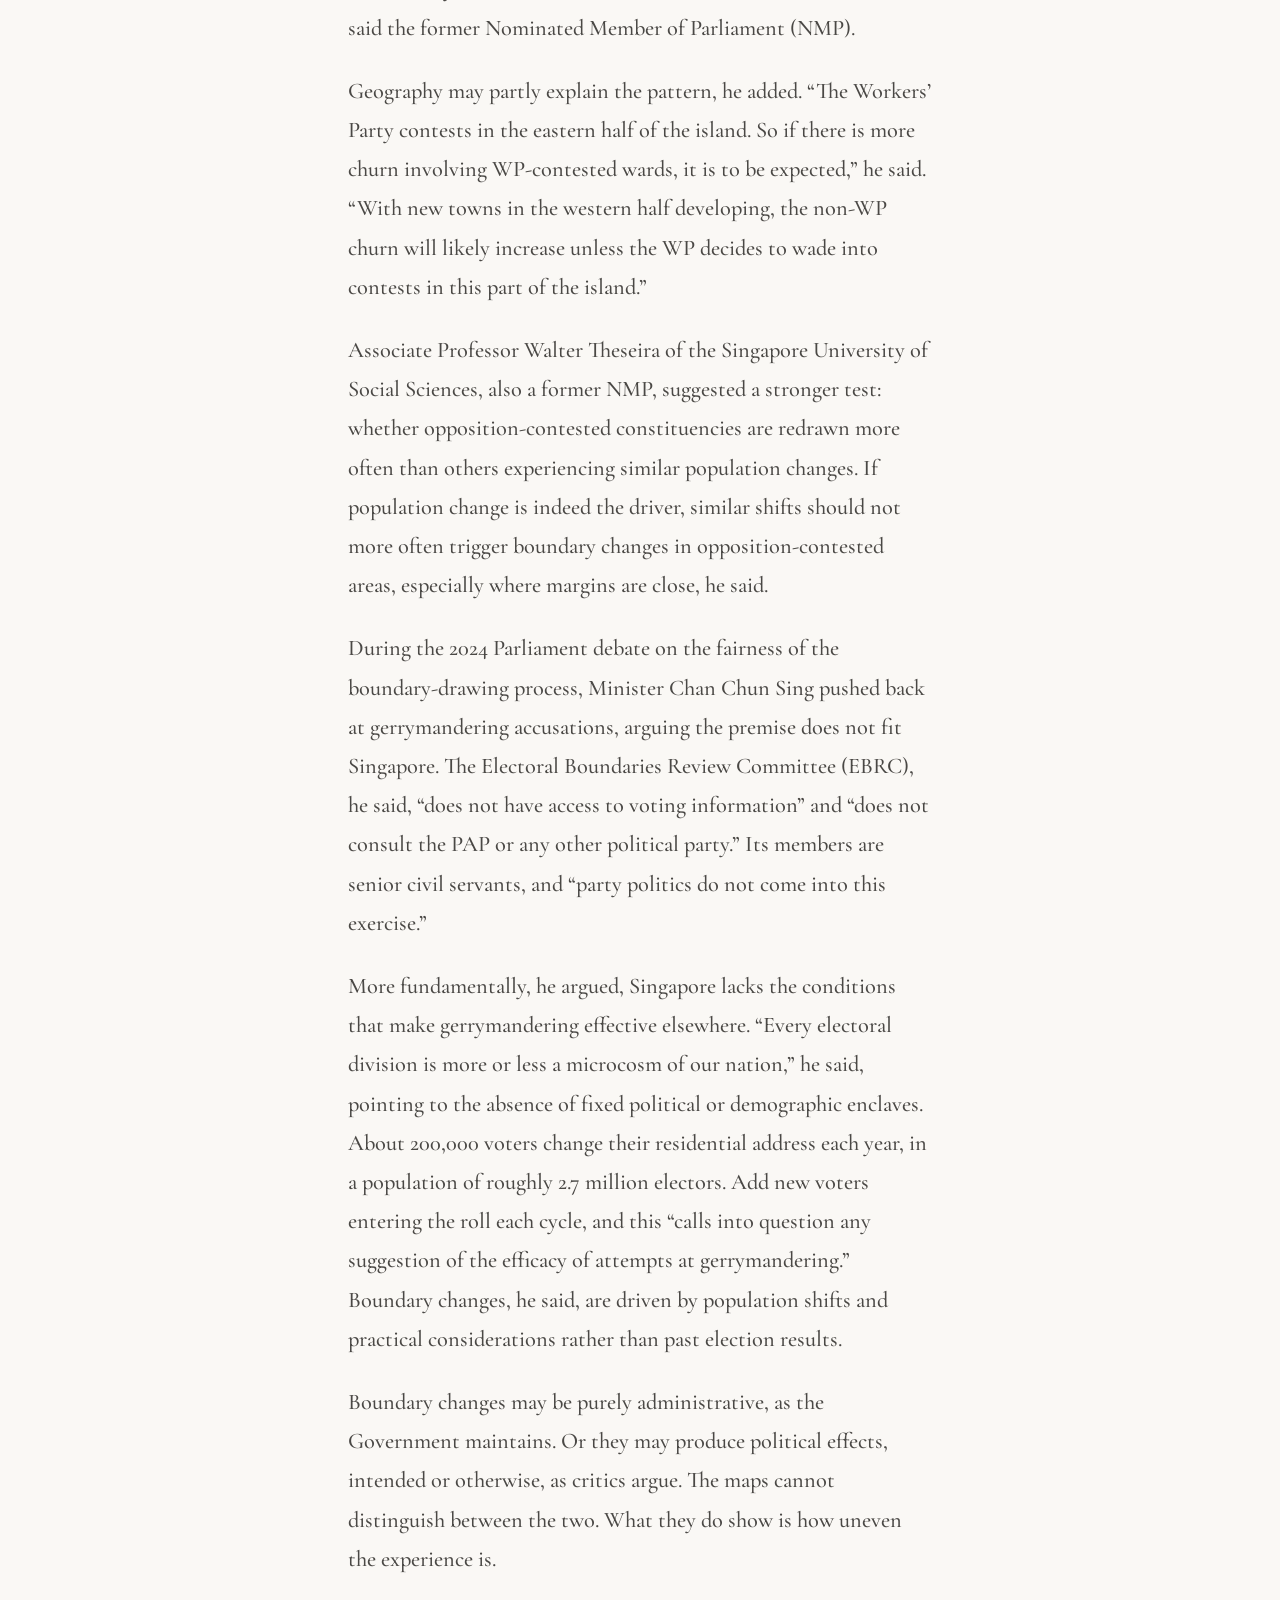
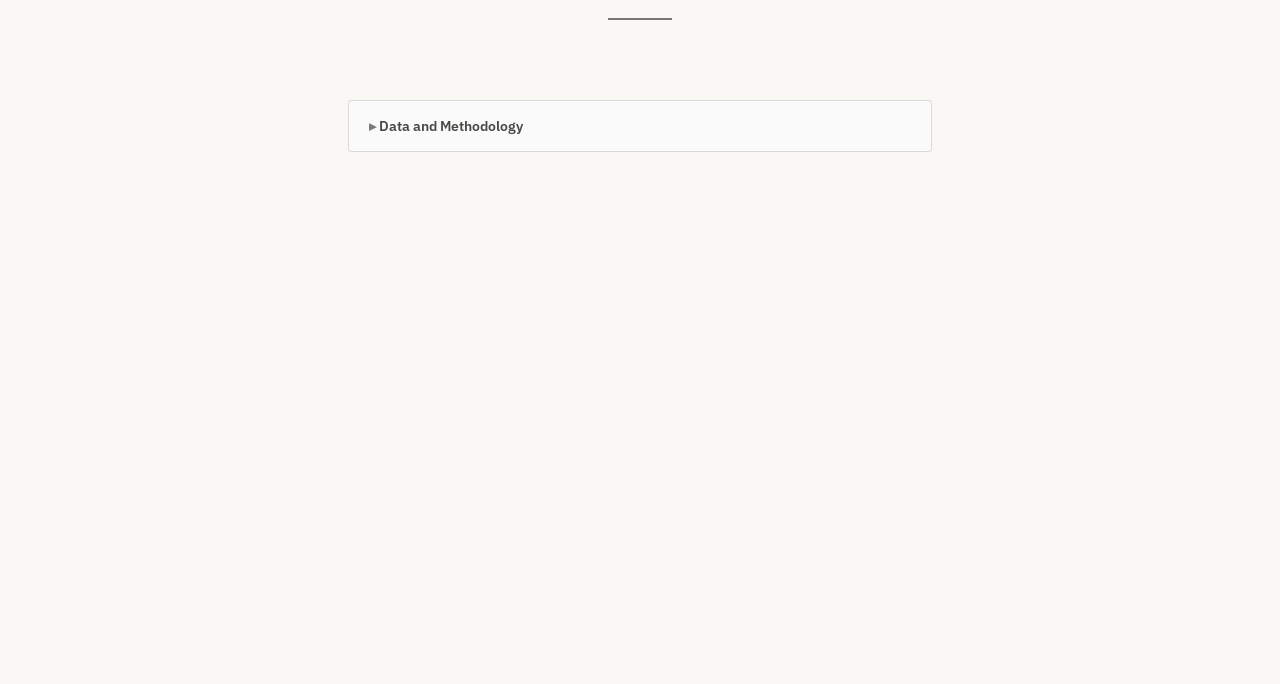
==== commit 4213ad01: "Exclude GRC expansions from boundary change counts, rename blob labels, polish layout - Exclude West" ====
--- a/index.html
+++ b/index.html
@@ -323,15 +323,16 @@
             justify-content: center;
             background: var(--paper);
             overflow: hidden;
-        }
-
-        /* Grid: all 7 blob cells; Fernvale is the hero */
+            padding-bottom: 12vh;
+        }
+
+        /* Grid: all 6 blob cells; Fernvale is the hero */
         .blob-grid {
             display: flex;
             flex-wrap: wrap;
             justify-content: center;
             gap: 0.4rem 0.8rem;
-            max-width: 1380px;
+            max-width: 990px;
             transition: opacity 0.6s ease;
         }
 
@@ -499,7 +500,7 @@
         /* ── Responsive ── */
         @media (max-width: 900px) {
             .blob-cell { width: 260px; }
-            .blob-grid { max-width: 1060px; }
+            .blob-grid { max-width: 810px; }
         }
 
         @media (max-width: 600px) {
@@ -626,8 +627,9 @@
 
             .map-wrapper { min-height: unset; max-height: unset; height: calc(67vw + 50px); }
 
-            .blob-cell { width: 160px; }
-            .blob-grid { gap: 0.2rem 0.4rem; }
+            .blob-cell { width: 140px; }
+            .blob-cell--hero { order: -1; }
+            .blob-grid { gap: 0.3rem 1rem; }
             .blob-label { font-size: 0.55rem; }
             .area-label { font-size: 60px; }
             .blob-cell--hero .area-label { font-size: 36px; }
@@ -656,12 +658,12 @@
 
     <div class="prose">
         <p>Singapore redraws its electoral map before every general election. On paper, it is a technical response to population shifts. On the ground, it can feel less so. As some neighbourhoods are repeatedly split and merged, the question returns: are the lines adjusted to weaken opposition support?</p>
-        <p>To understand this, I began by mapping how often each part of Singapore was reassigned between constituencies from 2006 to 2025. The result is uneven. Large swathes of the island – including opposition strongholds such as Hougang and Aljunied – have remained intact. Elsewhere, in seven neighbourhoods to be specific, boundaries have shifted three times across the four elections held after 2006.</p>
+        <p>To understand this, I began by mapping how often each part of Singapore was reassigned between constituencies from 2006 to 2025. The result is uneven. Large swathes of the island – including opposition strongholds such as Hougang and Aljunied – have remained intact. Elsewhere, in six neighbourhoods to be specific, boundaries have shifted three times across the four elections held after 2006.</p>
     </div>
 
     <div class="map-header">
         <div class="chart-title">Most Redrawn Neighbourhoods</div>
-        <div class="chart-subtitle">Thrice over the past four elections, seven pockets of land were passed from one constituency to another.</div>
+        <div class="chart-subtitle">Thrice over the past four elections, six pockets of land were passed from one constituency to another.</div>
     </div>
 
     <div class="legend-row">
@@ -749,7 +751,7 @@
             <span style="display:flex;align-items:center;gap:0.3rem;color:#08519c;font-weight:500;"><span style="display:inline-block;width:8px;height:8px;border-radius:50%;background:#08519c;border:1px solid #063d73;"></span> WP-contested seats</span>
         </div>
         <div class="chart-svg-wrap" id="churn-dumbbell-wrap"></div>
-        <p class="chart-source">Source: Based on calculations using Elections Department boundary data.</p>
+        <p class="chart-source">An area is counted as 'changed' if it moved from one named constituency to a different named constituency. An exception is made for GRCs expanded by adding a partner constituency but retained its original name as the leading component (e.g. West Coast GRC to West Coast-Jurong West GRC). <strong>Source: Own calculations using Elections Department boundary data</strong></p>
     </div>
 
     <script>
@@ -758,17 +760,18 @@
             { cycle: '2011', wp: 36.3, nonwp: 34.4 },
             { cycle: '2015', wp: 30.0, nonwp: 11.3 },
             { cycle: '2020', wp: 33.0, nonwp: 7.0  },
-            { cycle: '2025', wp: 47.8, nonwp: 32.6 },
+            { cycle: '2025', wp: 36.7, nonwp: 29.2 },
         ];
 
-        var isMobile = window.innerWidth <= 480;
+        var wrap = document.getElementById('churn-dumbbell-wrap');
+        var isMobile = wrap ? wrap.offsetWidth <= 480 : window.innerWidth <= 480;
         var W = isMobile ? 340 : 860, H = isMobile ? 380 : 300;
         var ml = isMobile ? 48 : 70, mr = isMobile ? 8 : 30, mt = 12, mb = 15;
         var cycleFontSize = isMobile ? 16 : 16;
         var labelFontSize = isMobile ? 14 : 14;
         var dotR = isMobile ? 9 : 6;
         var barH = 8;
-        var minSep = isMobile ? 36 : 46;
+        var minSep = isMobile ? 50 : 46;
         var plotW = W - ml - mr;
         var plotH = H - mt - mb;
         var rowH = plotH / data.length;
@@ -969,8 +972,8 @@
 
         svg.appendChild(annGroup);
 
-        // ── Mobile annotations (with leader lines) ──
-        if (isMobile) {
+        // ── Mobile annotations (always created; CSS toggles visibility) ──
+        {
             var mAnnGroup = document.createElementNS('http://www.w3.org/2000/svg', 'g');
             mAnnGroup.setAttribute('class', 'chart-annotations-mobile');
 
@@ -1051,7 +1054,7 @@
         <p>During the 2024 Parliament debate on the fairness of the boundary-drawing process, Minister Chan Chun Sing pushed back at gerrymandering accusations, arguing the premise does not fit Singapore. The Electoral Boundaries Review Committee (EBRC), he said, “does not have access to voting information” and “does not consult the PAP or any other political party.” Its members are senior civil servants, and “party politics do not come into this exercise.”</p>
         <p>More fundamentally, he argued, Singapore lacks the conditions that make gerrymandering effective elsewhere. “Every electoral division is more or less a microcosm of our nation,” he said, pointing to the absence of fixed political or demographic enclaves. About 200,000 voters change their residential address each year, in a population of roughly 2.7 million electors. Add new voters entering the roll each cycle, and this “calls into question any suggestion of the efficacy of attempts at gerrymandering.” Boundary changes, he said, are driven by population shifts and practical considerations rather than past election results.</p>
         <p>Boundary changes may be purely administrative, as the Government maintains. Or they may produce political effects, intended or otherwise, as critics argue. The maps cannot distinguish between the two. What they do show is how uneven the experience is.</p>
-        <p style="text-align:center;margin-top:2.5rem;font-size:0.85rem;letter-spacing:0.3em;color:var(--ink-muted);">&#9830; &#9830; &#9830;</p>
+        <hr style="margin:2.5rem auto 0;border:none;border-top:2px solid var(--ink-muted);width:4rem;">
     </article>
 
     <div class="methodology-box">
@@ -1078,13 +1081,14 @@
                     <li><strong>Boundary precision:</strong> GeoJSON boundaries are simplified representations. Minor discrepancies at the street or building level may exist between these files and actual polling district maps.</li>
                     <li><strong>Land mask:</strong> All boundary files were clipped to the 2025 land boundary before computing the grid cells, churn rates, and change counts. Without this step, older files (particularly 2006, which covered 1,271 km² including territorial sea) would inflate constituency areas and make churn percentages artificially small.</li>
                     <li><strong>SMC/GRC transitions:</strong> When an SMC is absorbed into a GRC (or vice versa), this is counted as a boundary change even if affected residents' polling locations remain similar. One limitation is that name-based detection conflates genuine geographic redrawing (voters moved between constituencies) with administrative renaming (e.g. Moulmein-Kallang GRC becoming Jalan Besar GRC). But the method was used anyway as spatial overlay of consecutive boundary files is the most transparent, reproducible way to measure what actually changed on the ground, even if it occasionally overcounts where names changed but territory didn't.</li>
+                    <li><strong>GRC expansion exclusions:</strong> When a GRC expanded by adding a partner constituency but retained its original name as the leading component (e.g. West Coast GRC → West Coast-Jurong West GRC), this was not counted as a boundary change for the affected area, since the underlying constituency identity was preserved.</li>
                     <li><strong>Resolution mismatch:</strong> Older boundary files (2006, 2011) are digitised at lower resolution (~320 KB) than newer ones (2020, 2025: ~970 KB). This precision difference may create phantom changes along coastlines and polygon edges, slightly affecting change counts in coastal areas, although some more obvious cases were mitigated.</li>
                 </ul>
                 
                 <h3>Tools</h3>
                 <p>Analysis performed using Python with GeoPandas for spatial operations. Map built with Leaflet.js; dumbbell chart built with vanilla JavaScript and SVG.</p>
 
-                <h3>View code on <a href="https://github.com/wongpeiting/electoral_boundaries">GitHub</a>.</h3> 
+                <h3 style="text-align:center;">View code on <a href="https://github.com/wongpeiting/electoral_boundaries">GitHub</a>.</h3>
             </div>
         </details>
     </div>
@@ -1103,8 +1107,8 @@
         var areaMap = {};
         blobData.areas.forEach(function(a) { areaMap[a.id] = a; });
 
-        // Order: Fernvale lands center of row 2 in 4+3 layout
-        var order = ['pioneer', 'springleaf', 'bendemeer', 'geylang', 'siglap', 'fernvale', 'tohguan'];
+        // Order: Fernvale lands center of row 2 in 3+3 layout
+        var order = ['tohguan', 'springleaf', 'geylang', 'siglap', 'fernvale', 'bendemeer'];
 
         order.forEach(function(id) {
             var area = areaMap[id];
@@ -1140,10 +1144,10 @@
 
             var txt = document.createElementNS(svgNS, 'text');
             txt.setAttribute('class', 'area-label');
-            // Place label below the dot, centered horizontally
-            txt.setAttribute('x', area.center[0]);
-            txt.setAttribute('y', area.center[1] + 50);
-            txt.setAttribute('text-anchor', 'middle');
+            // Place label diagonally bottom-right of the dot
+            txt.setAttribute('x', area.center[0] + 20);
+            txt.setAttribute('y', area.center[1] + 45);
+            txt.setAttribute('text-anchor', 'start');
             txt.textContent = area.label;
             svg.appendChild(txt);
 
@@ -1325,4 +1329,3 @@
     </script>
 </body>
 </html>
-</html>
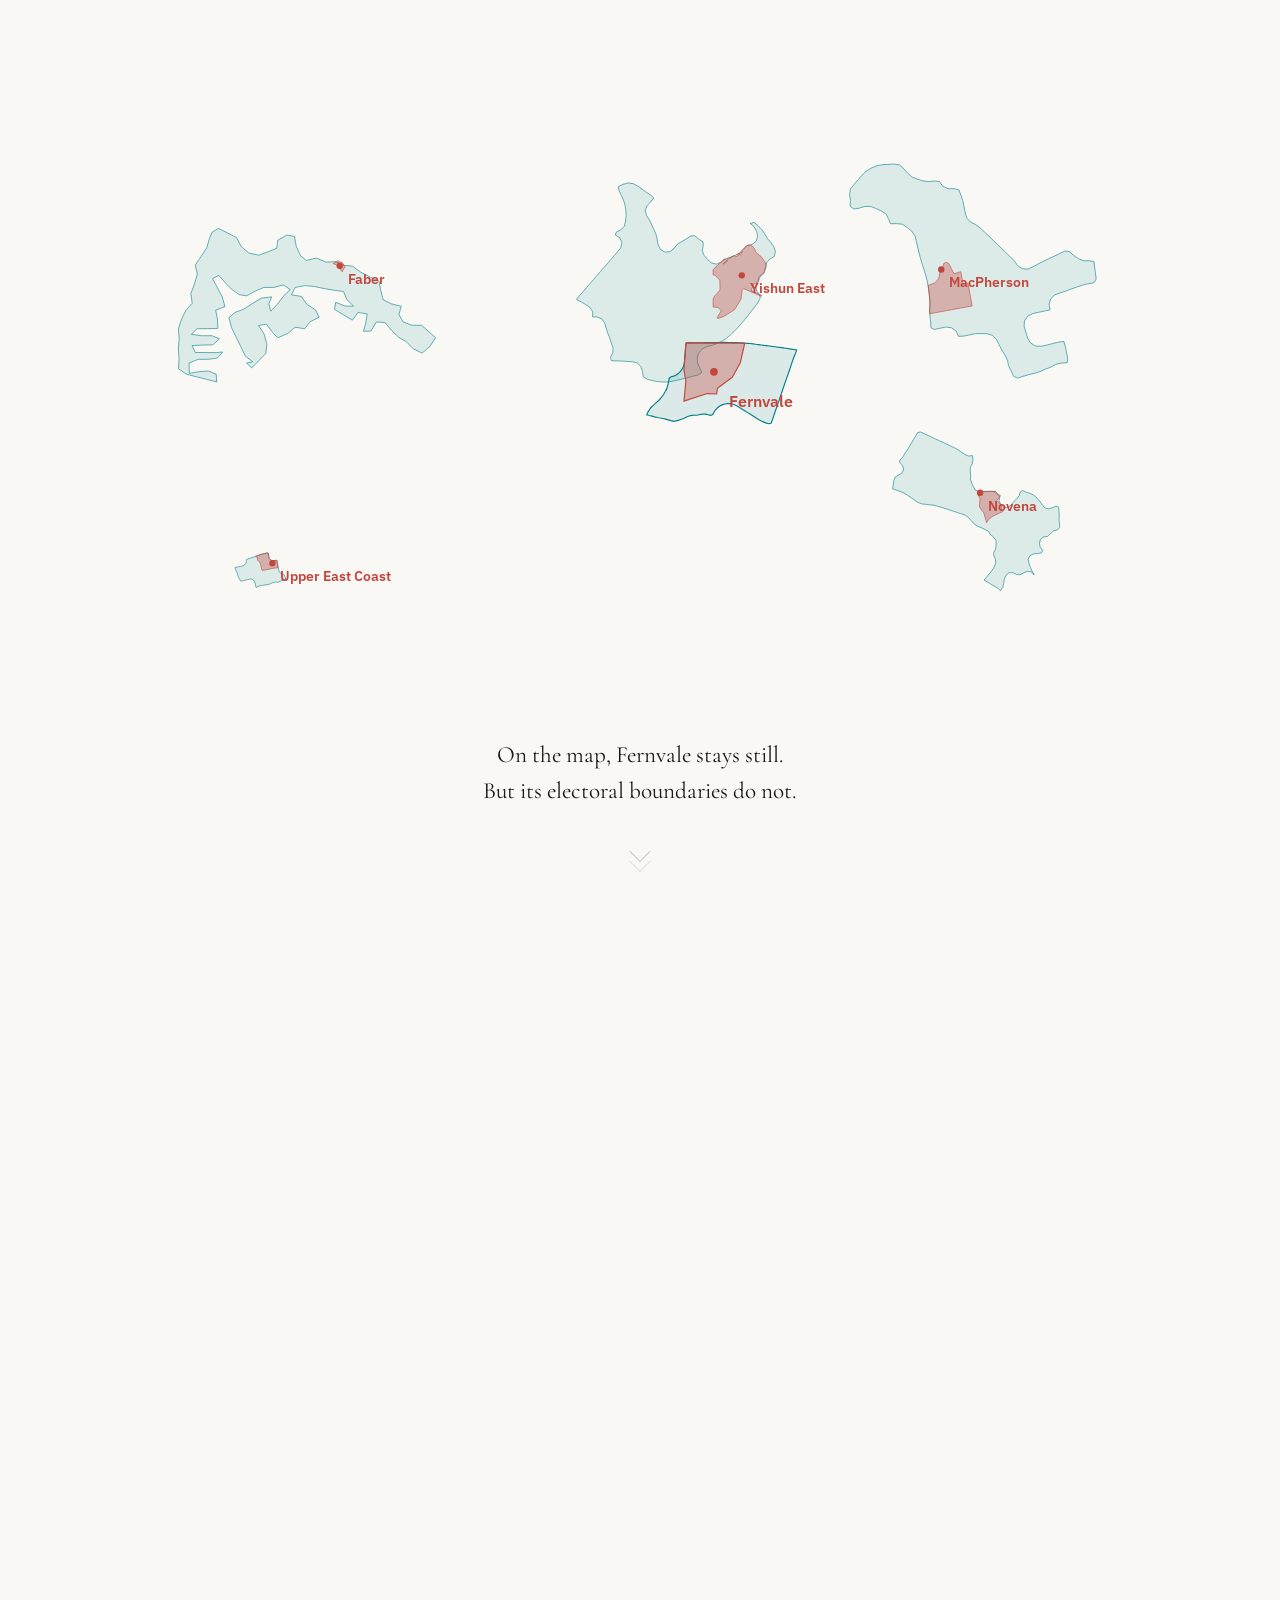
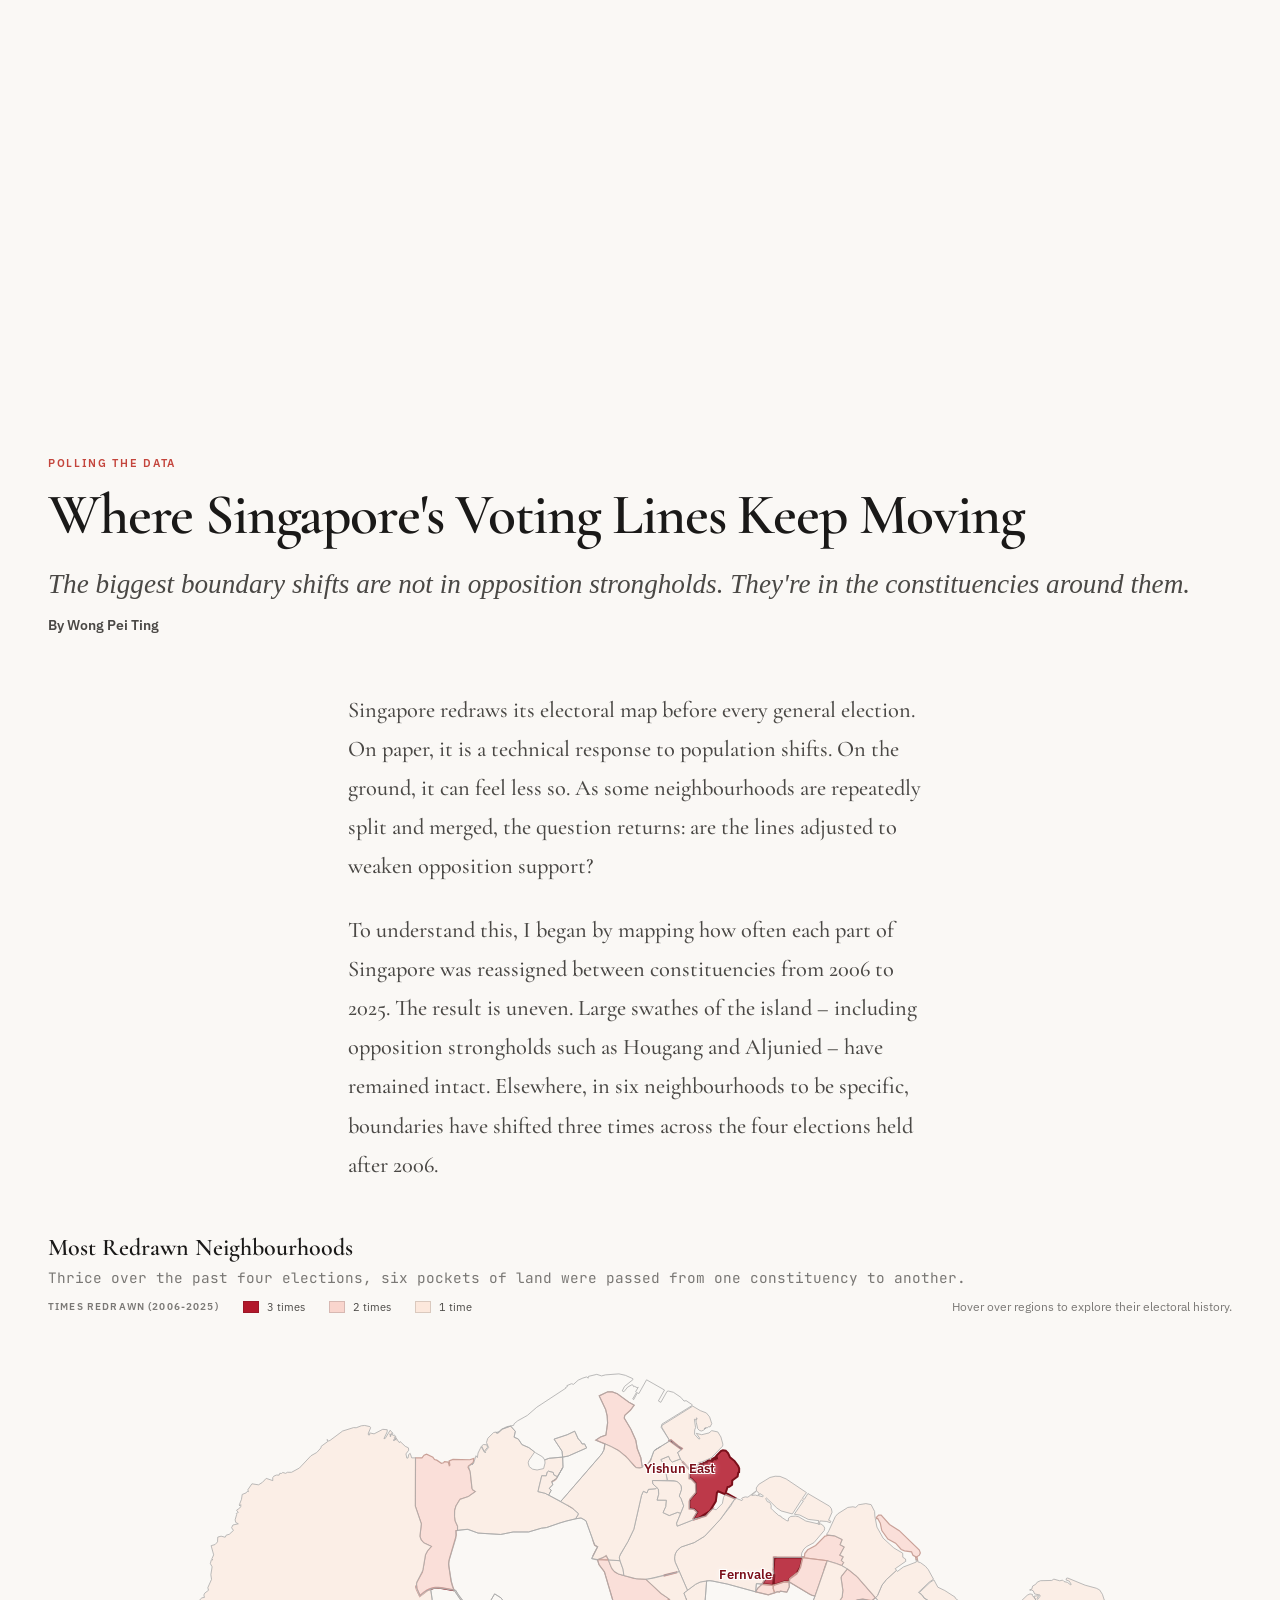
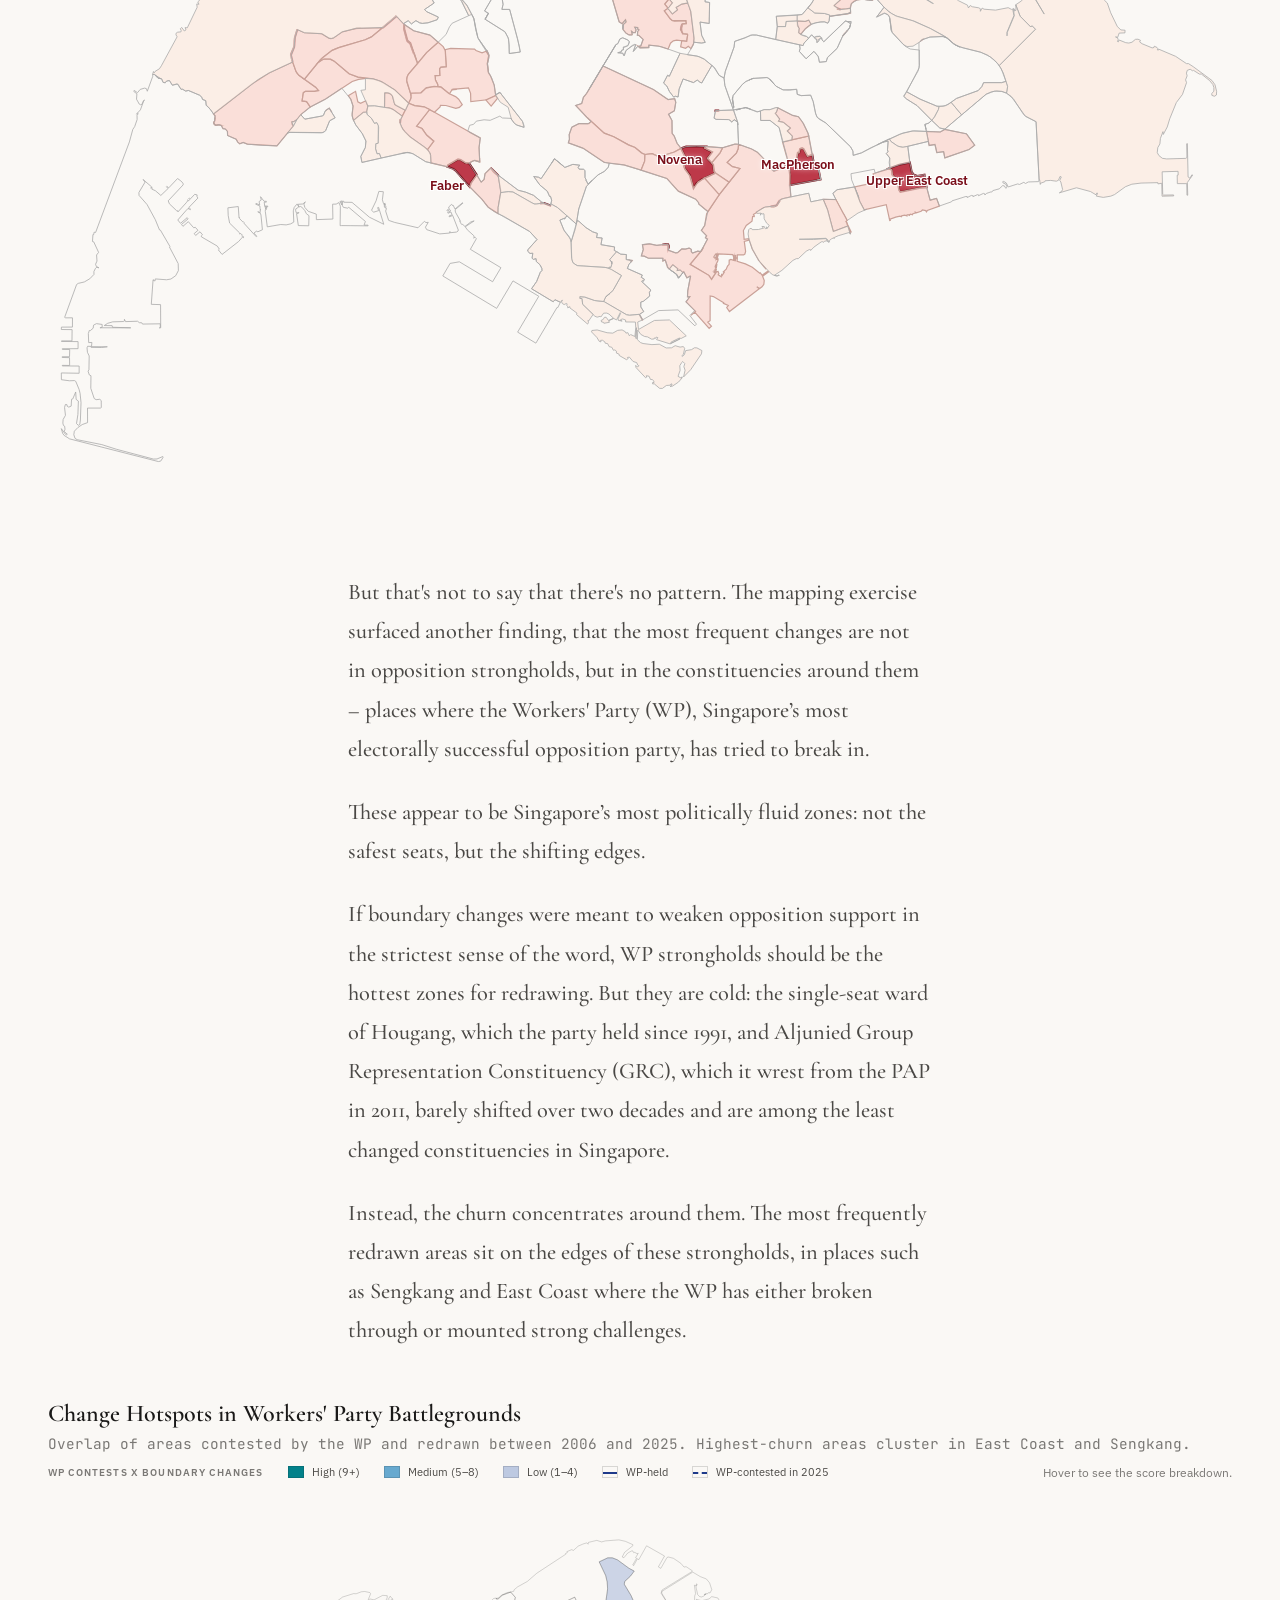
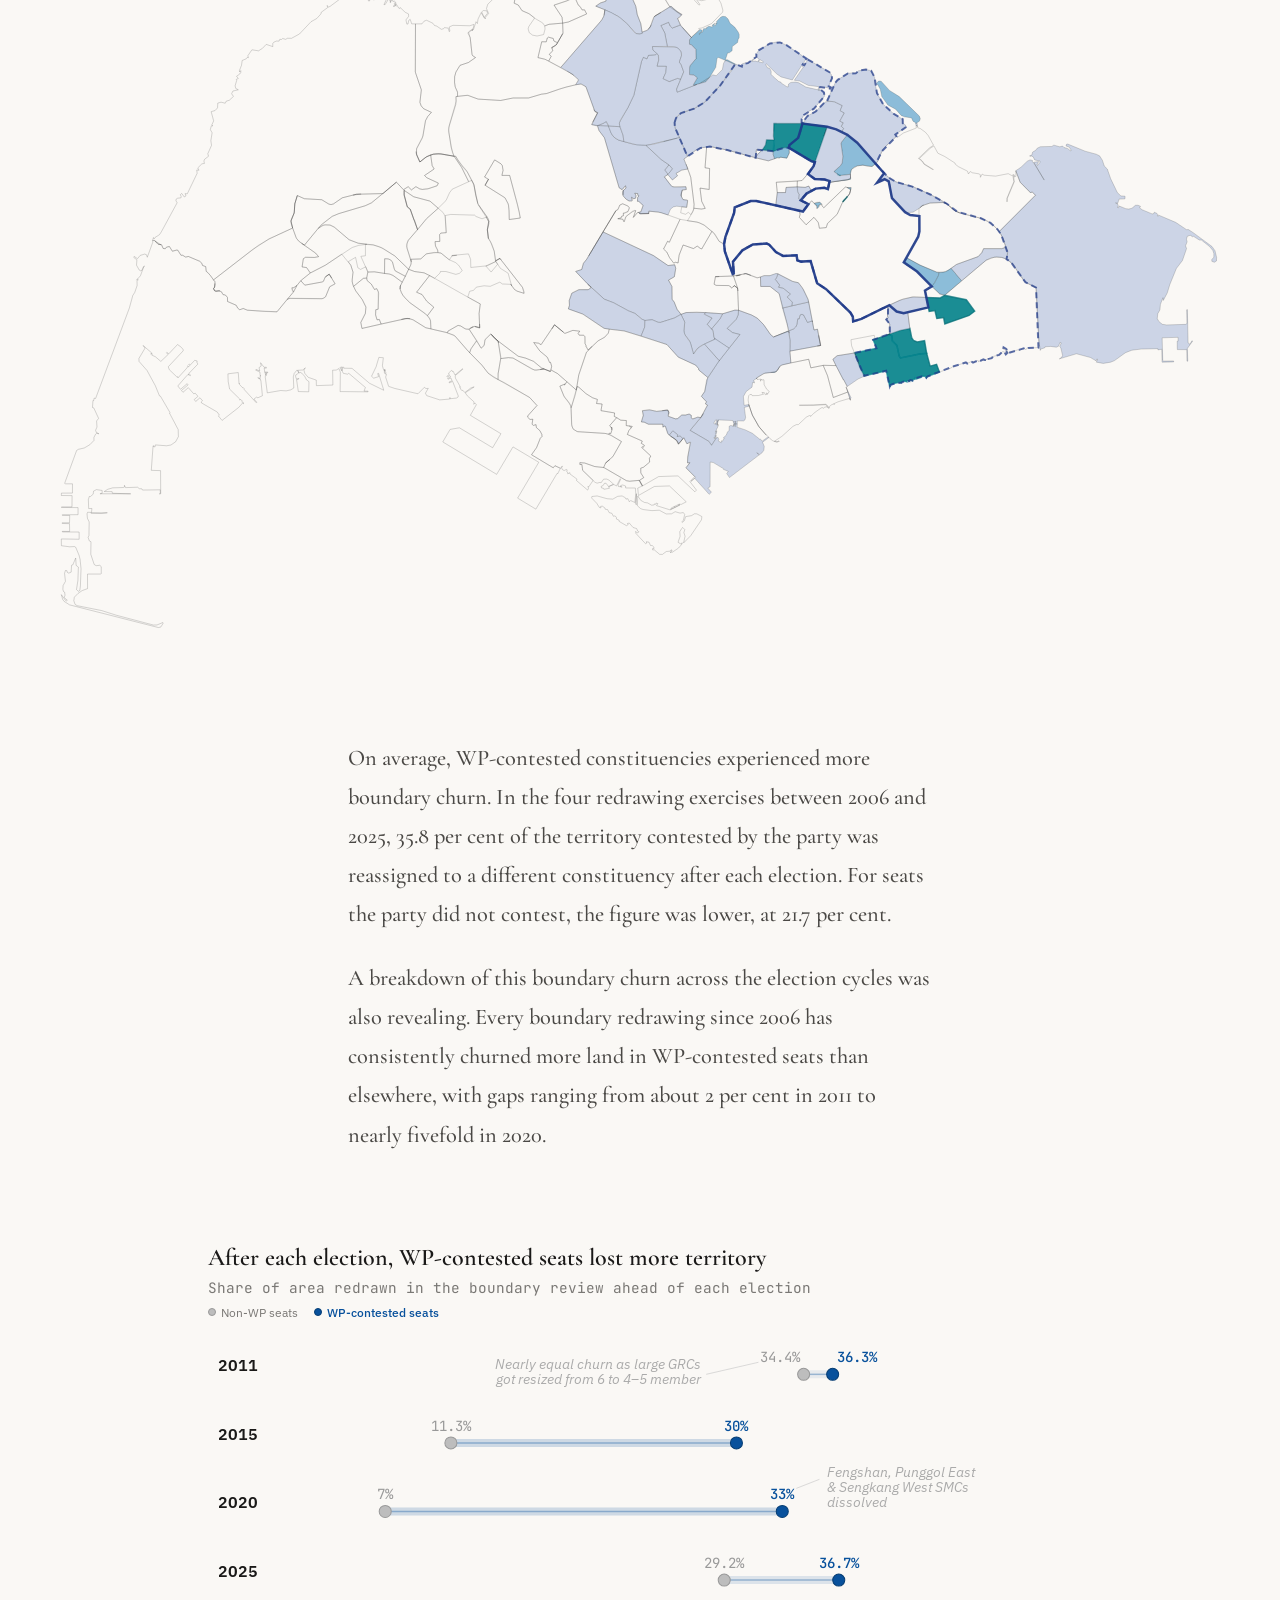
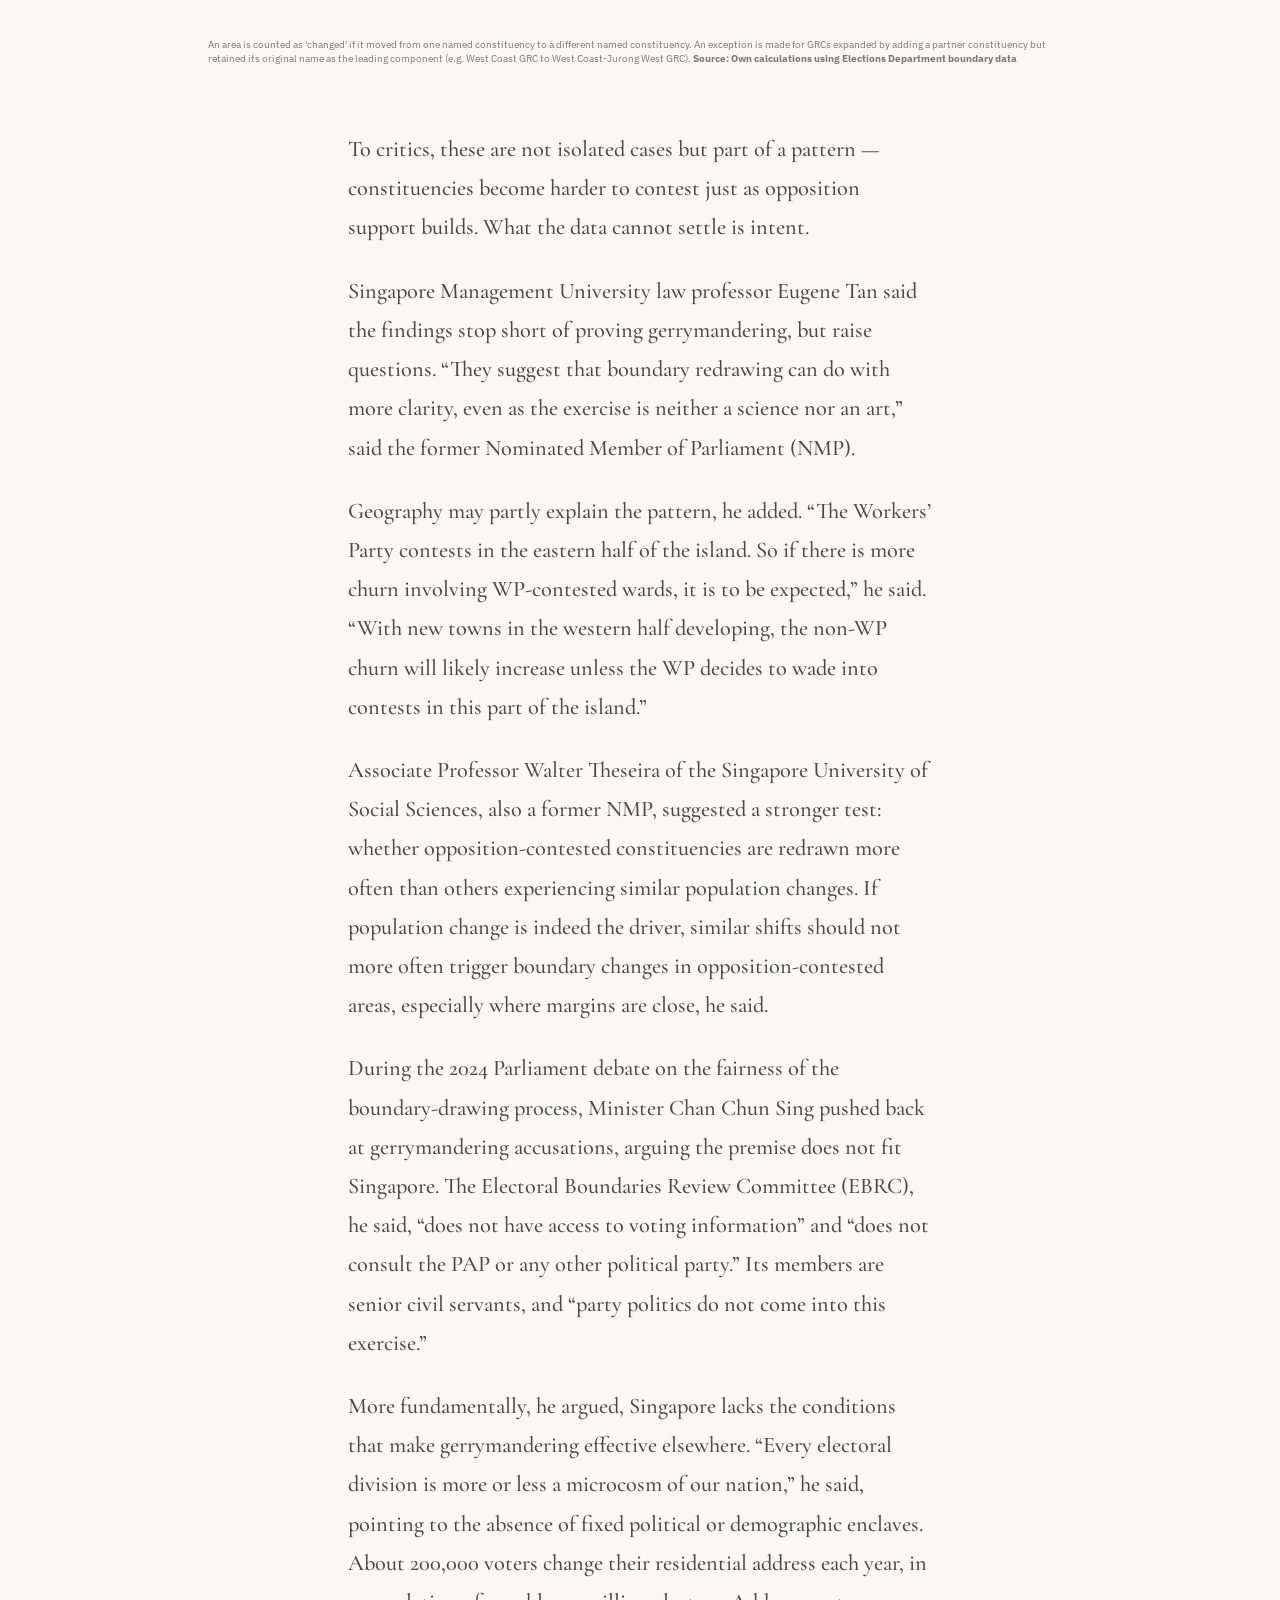
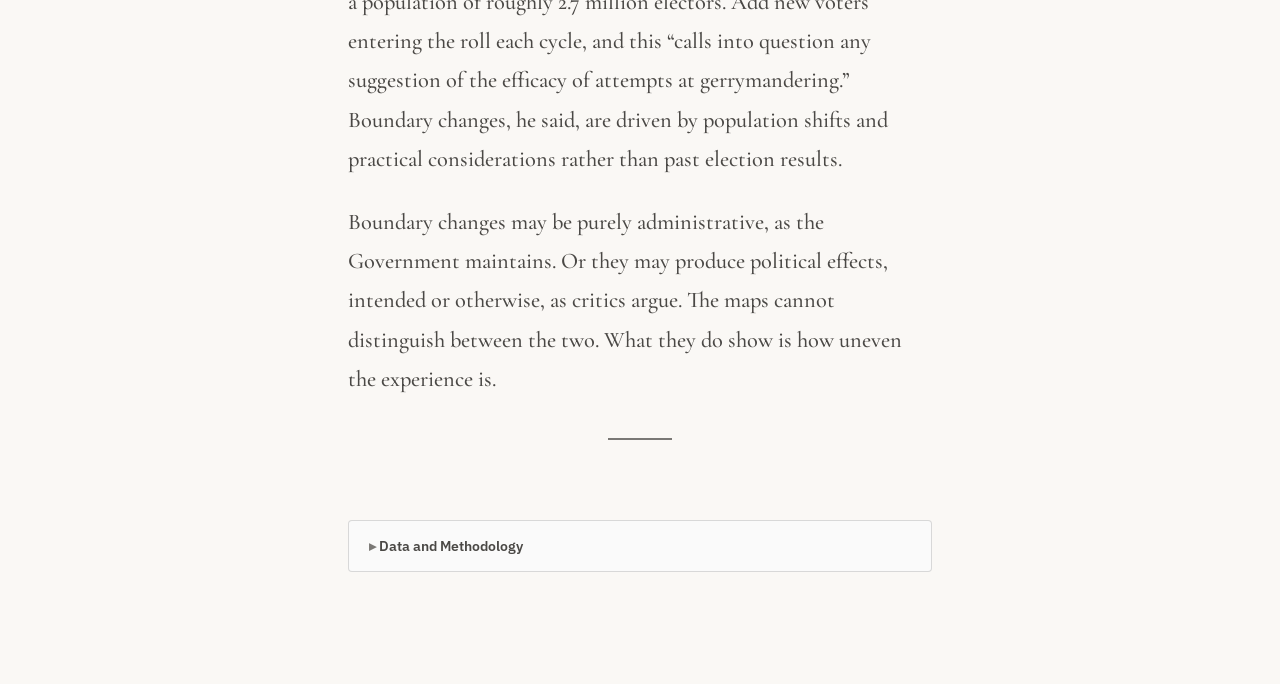
==== commit 30407091: "Update methodology: Leaflet.js → SvelteKit + LayerCake, minor copy edits" ====
--- a/index.html
+++ b/index.html
@@ -1062,7 +1062,7 @@
             <summary>Data and Methodology</summary>
             <div class="method-content">
                 <h3>Data sources</h3>
-                <p>Electoral boundary shapefiles for 2006, 2011, 2015, 2020, and 2025, which represent the official gazetted boundaries for the general elections in those years, were obtained from <a href="https://data.gov.sg/datasets?agencies=Elections%20Department%20(ELD)">Elections Department</a>.</p>
+                <p>Electoral boundary shapefiles for 2006, 2011, 2015, 2020, and 2025, which represent the official gazetted boundaries for the general elections in those years, were obtained from the <a href="https://data.gov.sg/datasets?agencies=Elections%20Department%20(ELD)">Elections Department</a>.</p>
                 
                 <h3>Spatial analysis</h3>
                 <p>The electoral boundary data was treated with GIS spatial overlay to identify areas affected by boundary changes:</p>
@@ -1086,7 +1086,7 @@
                 </ul>
                 
                 <h3>Tools</h3>
-                <p>Analysis performed using Python with GeoPandas for spatial operations. Map built with Leaflet.js; dumbbell chart built with vanilla JavaScript and SVG.</p>
+                <p>Analysis performed using Python with GeoPandas for spatial operations. Maps built with SvelteKit and LayerCake (Canvas/SVG/HTML layered rendering); dumbbell chart built with vanilla JavaScript and SVG.</p>
 
                 <h3 style="text-align:center;">View code on <a href="https://github.com/wongpeiting/electoral_boundaries">GitHub</a>.</h3>
             </div>
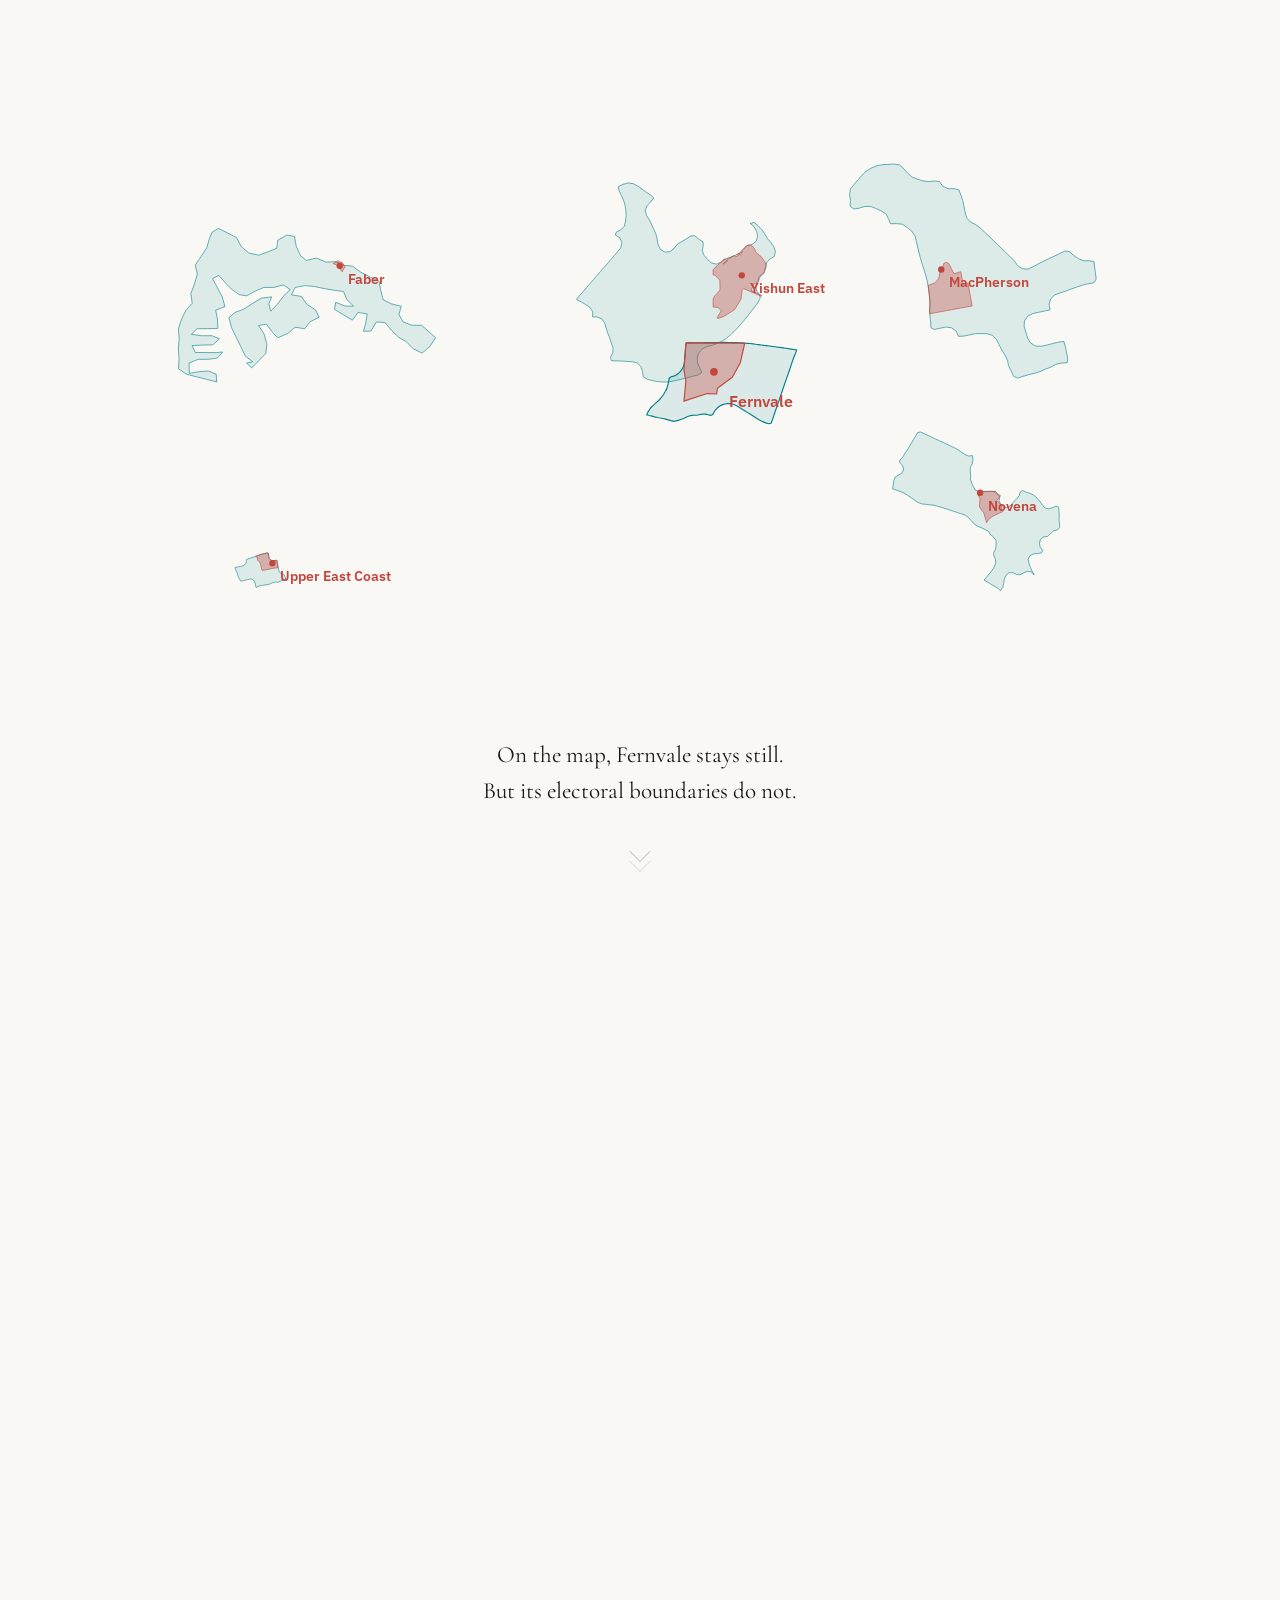
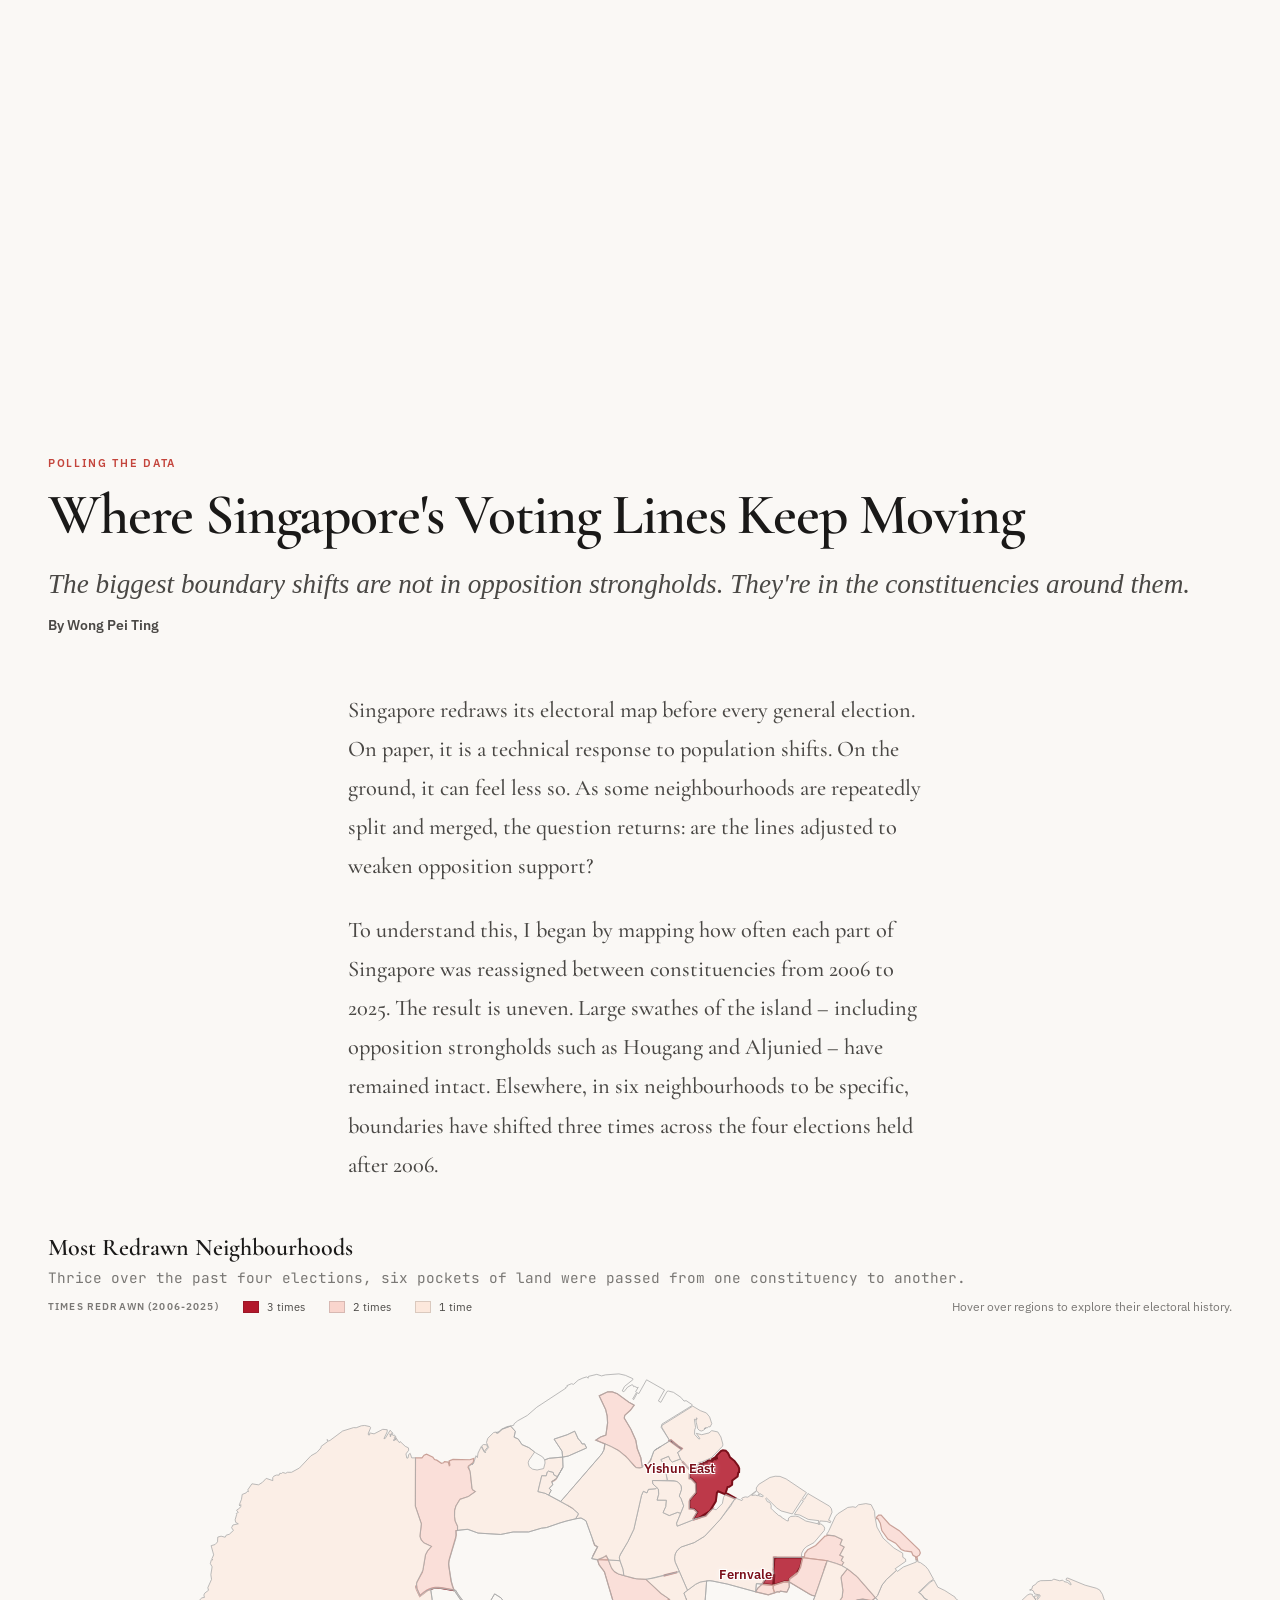
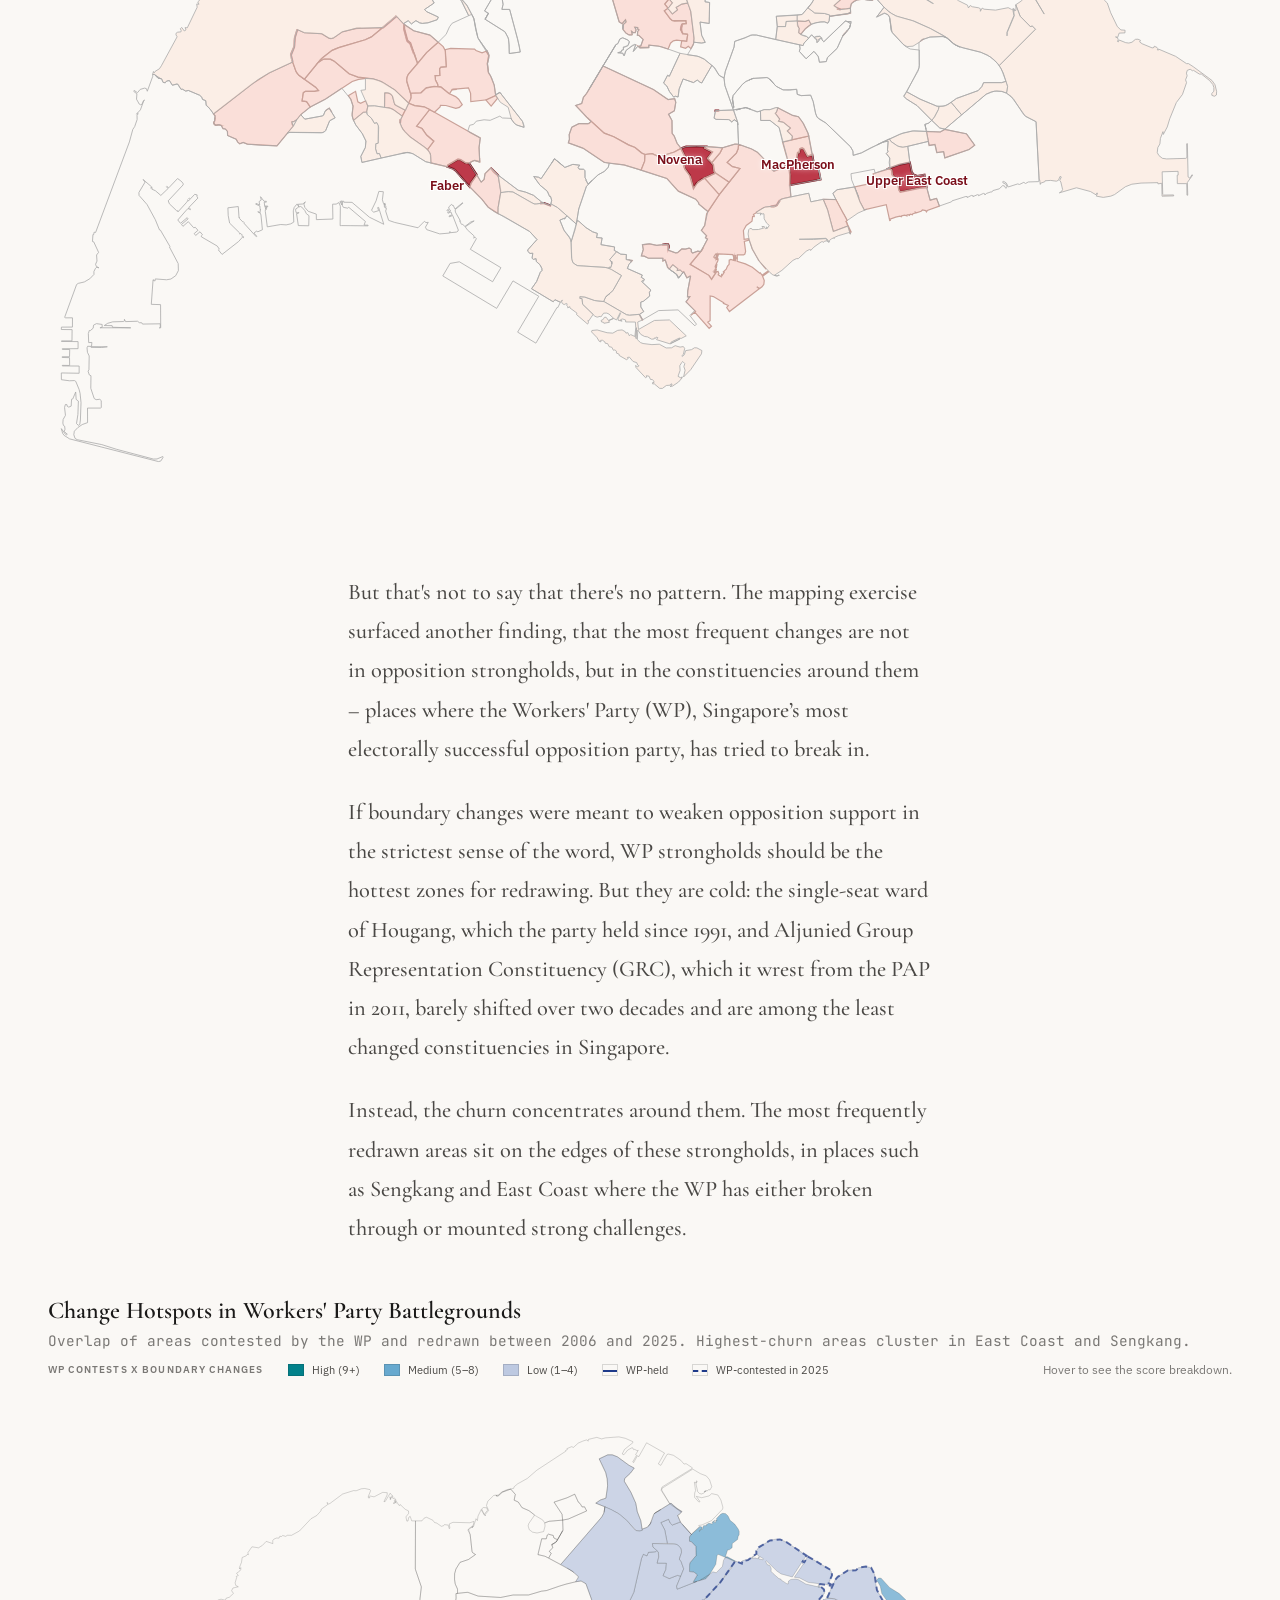
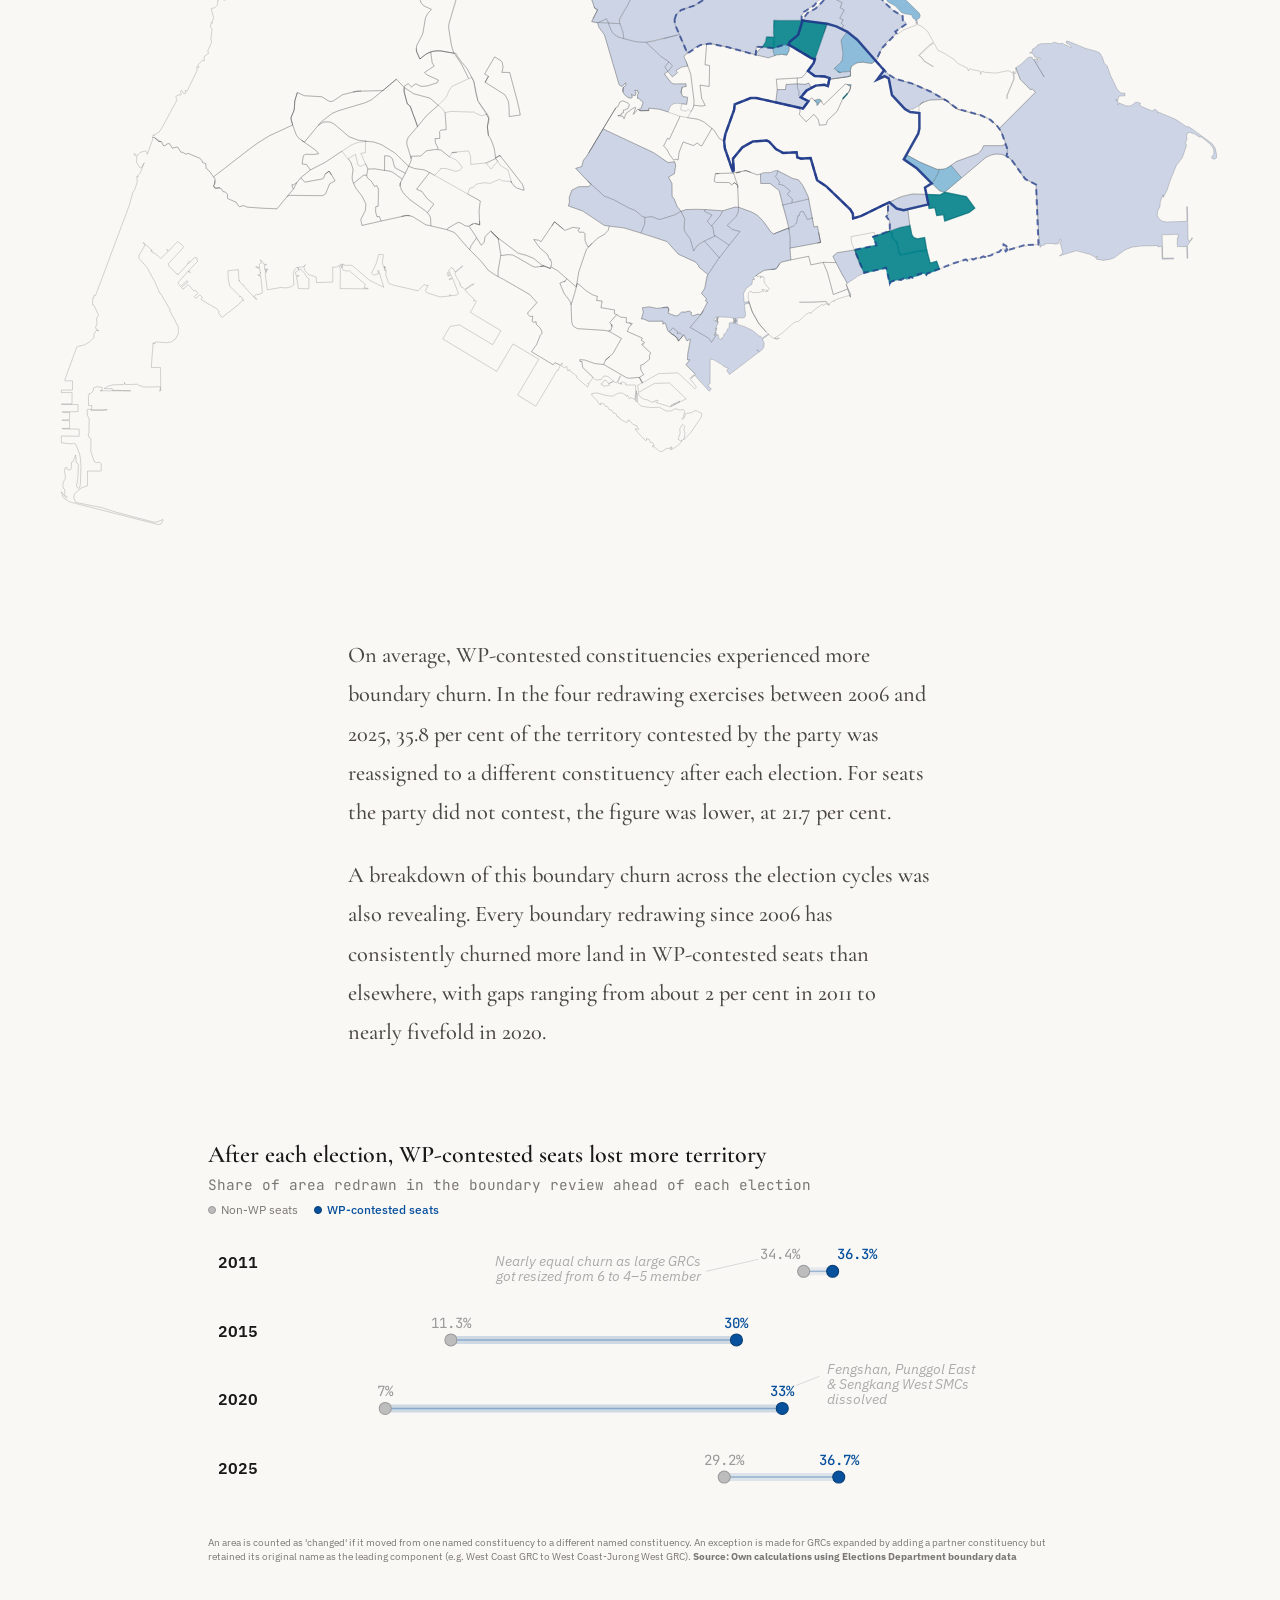
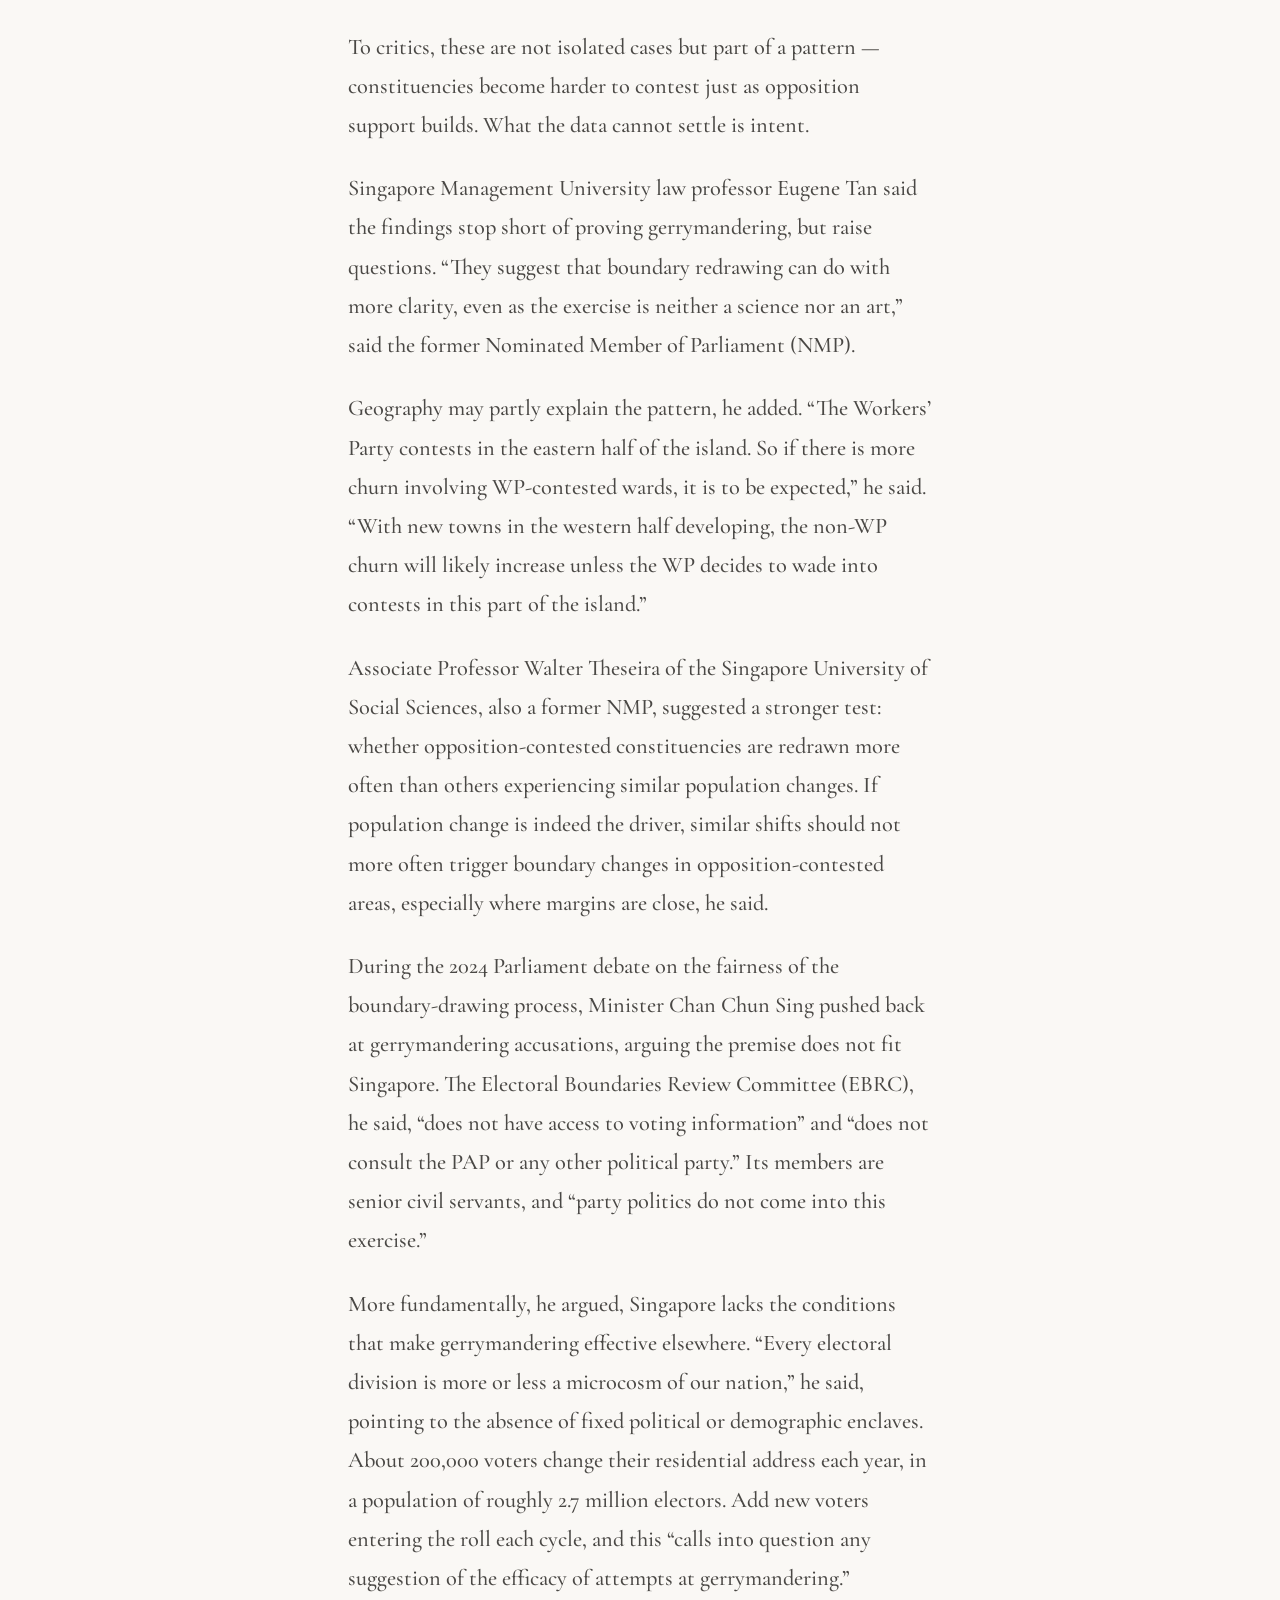
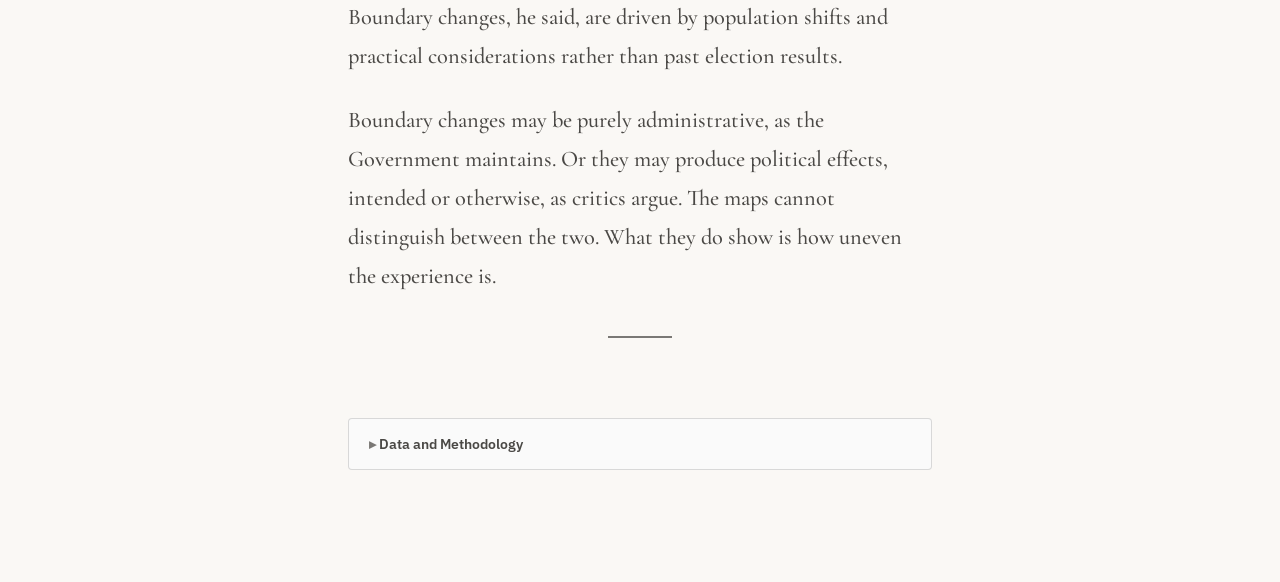
==== commit 5884e62f: "Updated index.html" ====
--- a/index.html
+++ b/index.html
@@ -693,7 +693,6 @@
 
     <article class="prose">
         <p>But that's not to say that there's no pattern. The mapping exercise surfaced another finding, that the most frequent changes are not in opposition strongholds, but in the constituencies around them – places where the Workers' Party (WP), Singapore’s most electorally successful opposition party, has tried to break in.</p>
-        <p>These appear to be Singapore’s most politically fluid zones: not the safest seats, but the shifting edges.</p>
         <p>If boundary changes were meant to weaken opposition support in the strictest sense of the word, WP strongholds should be the hottest zones for redrawing. But they are cold: the single-seat ward of Hougang, which the party held since 1991, and Aljunied Group Representation Constituency (GRC), which it wrest from the PAP in 2011, barely shifted over two decades and are among the least changed constituencies in Singapore.</p>
         <p>Instead, the churn concentrates around them. The most frequently redrawn areas sit on the edges of these strongholds, in places such as Sengkang and East Coast where the WP has either broken through or mounted strong challenges.</p>
     </article>
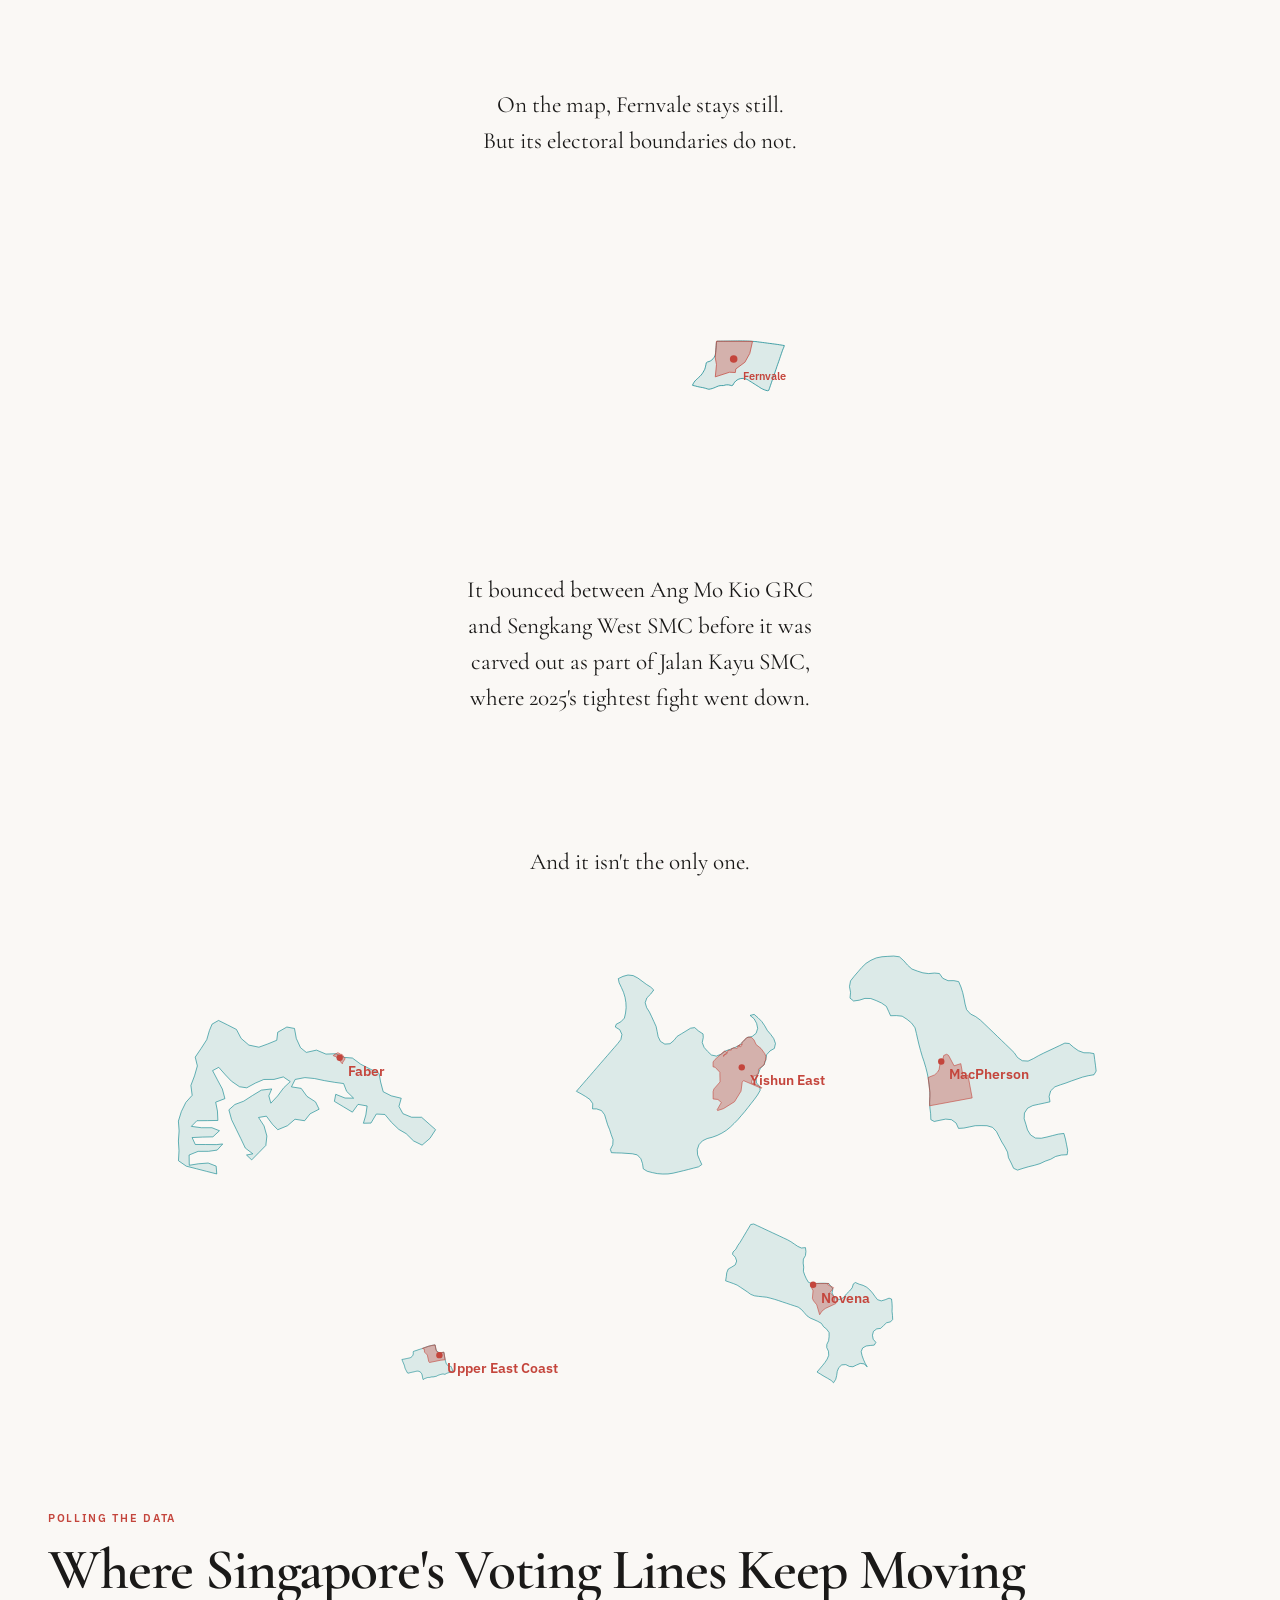
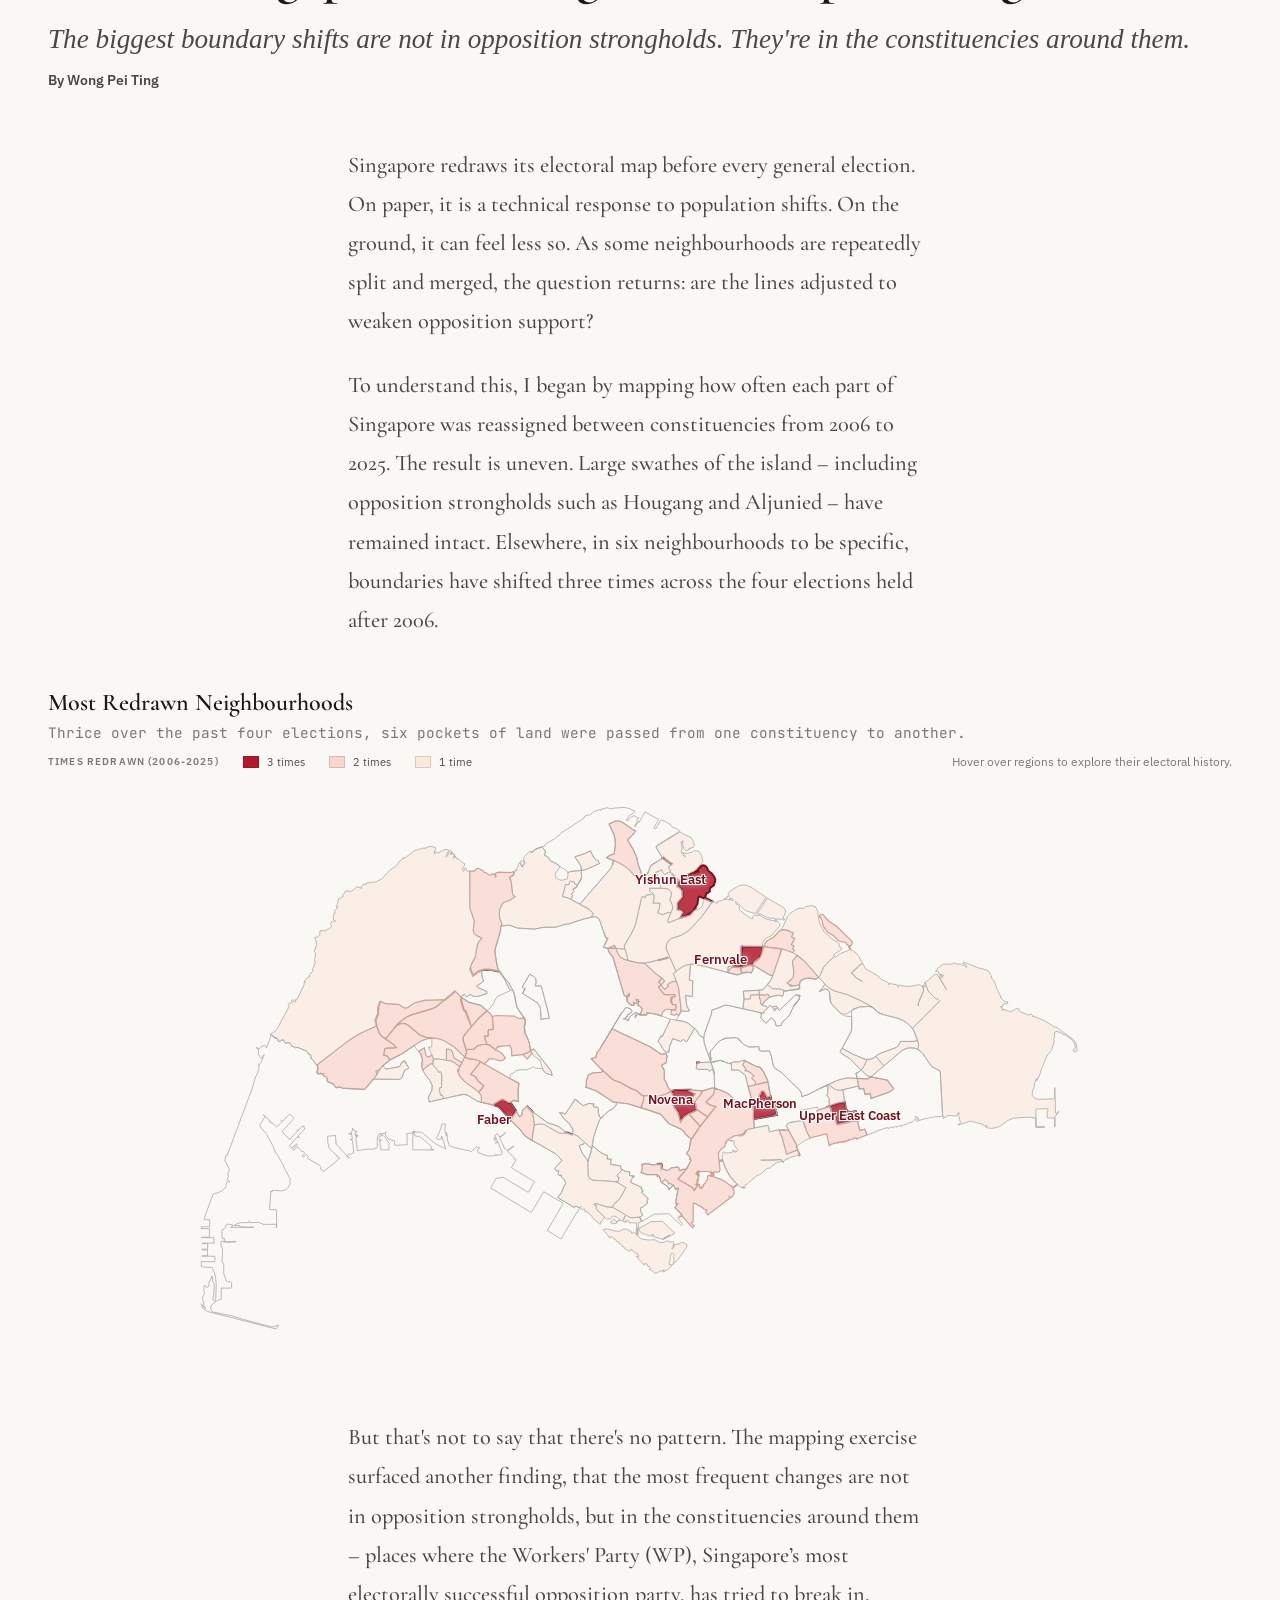
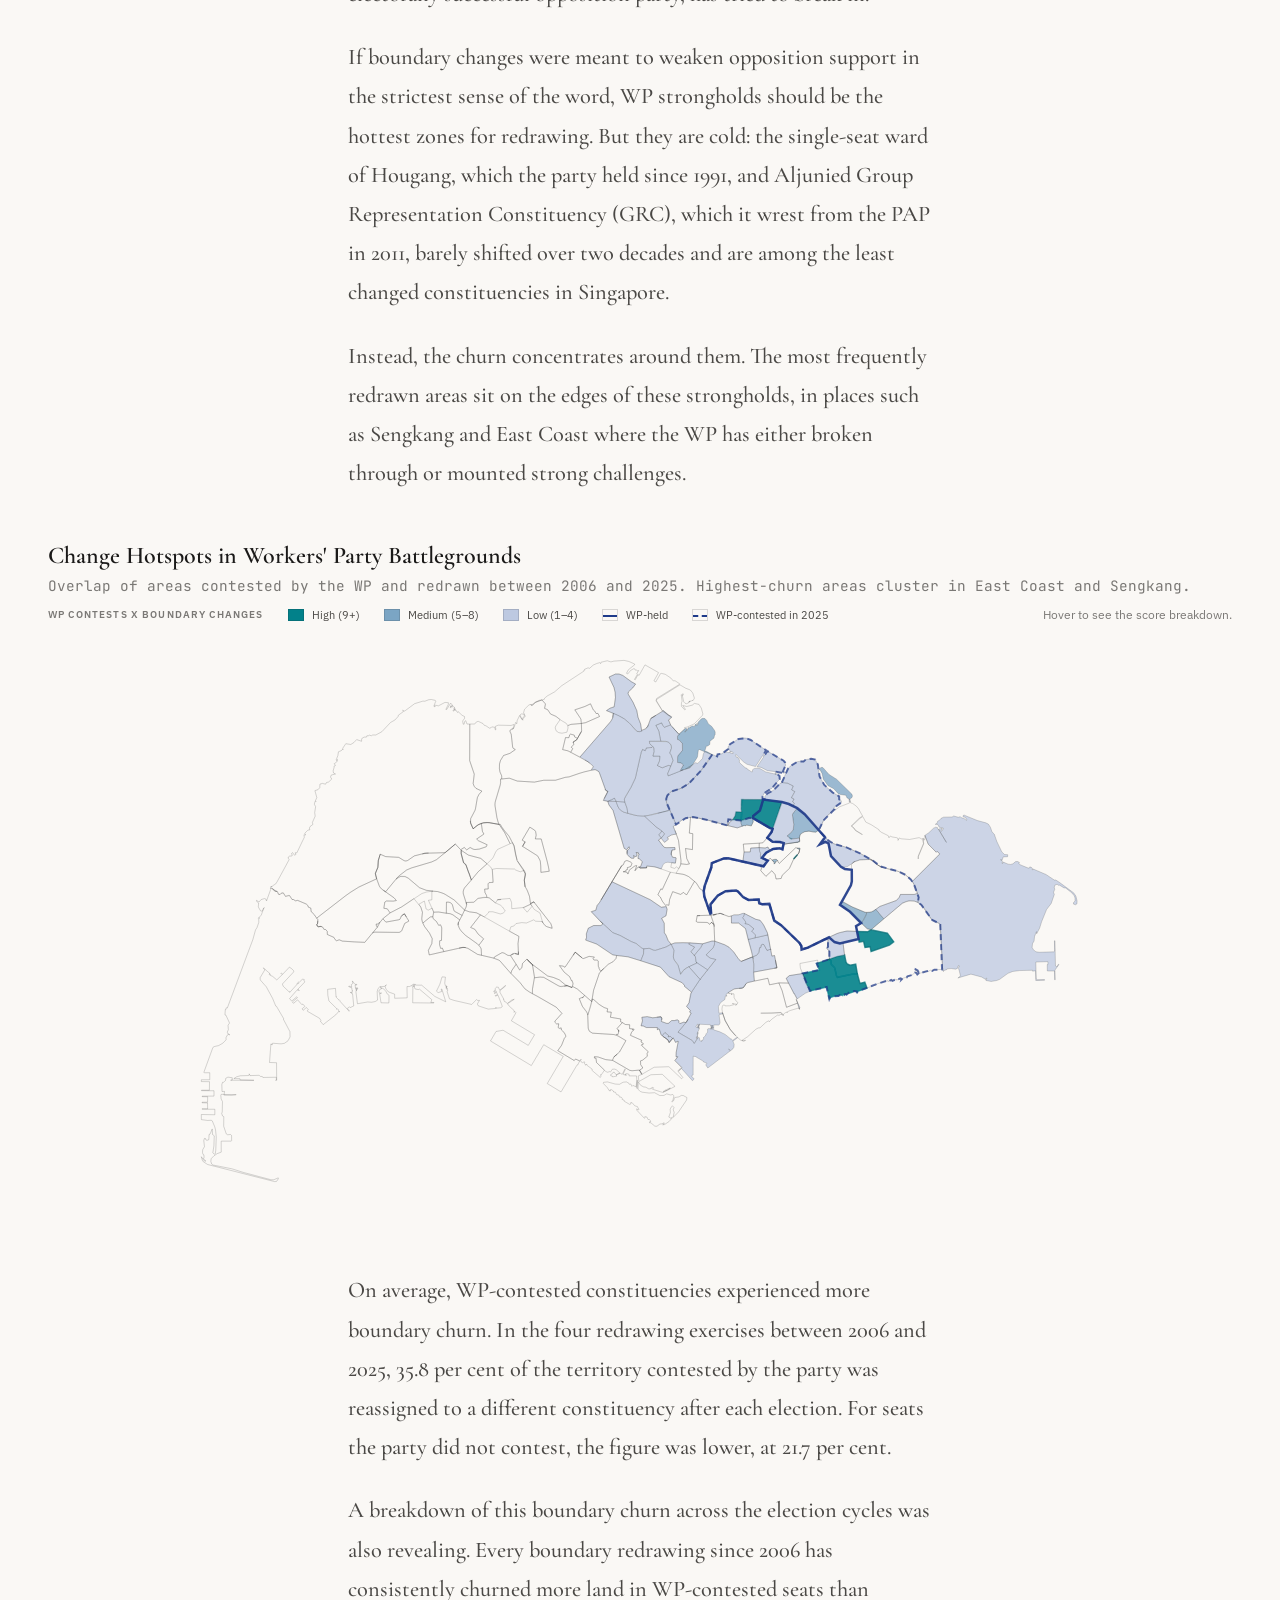
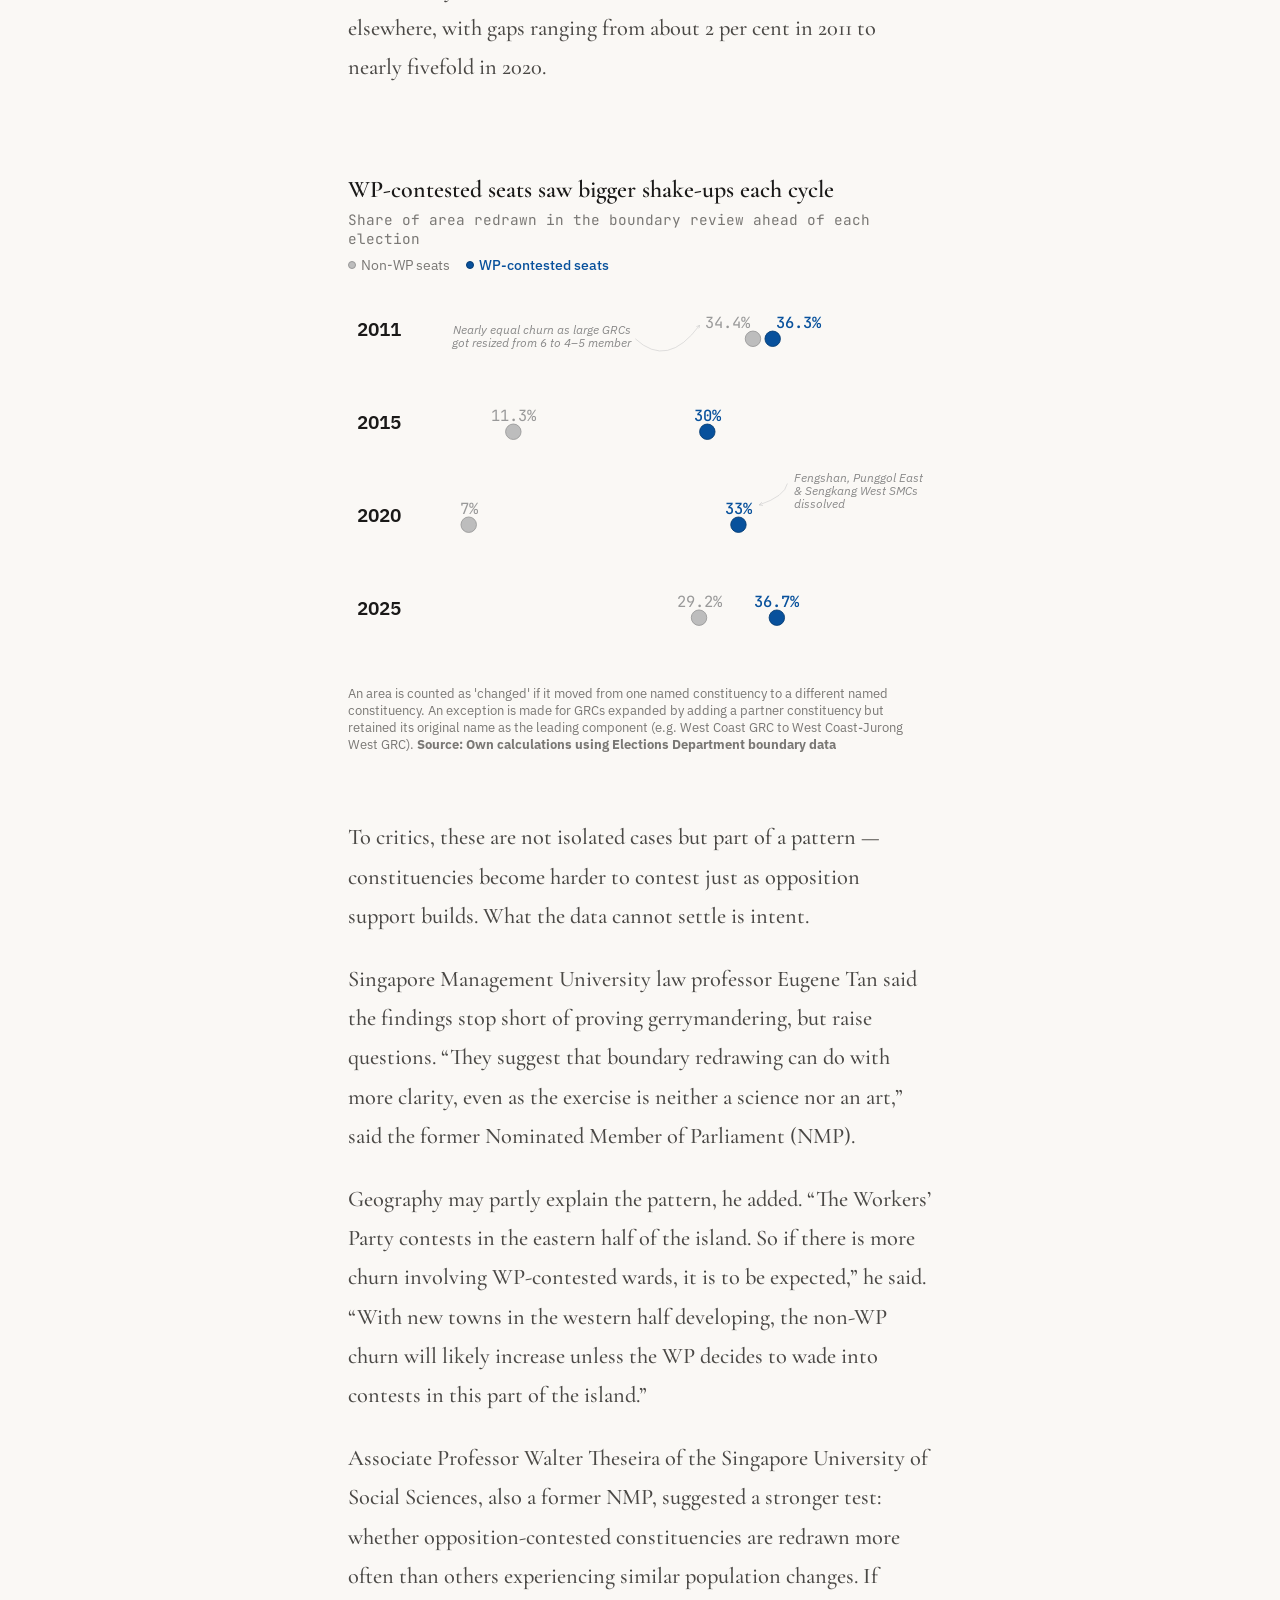
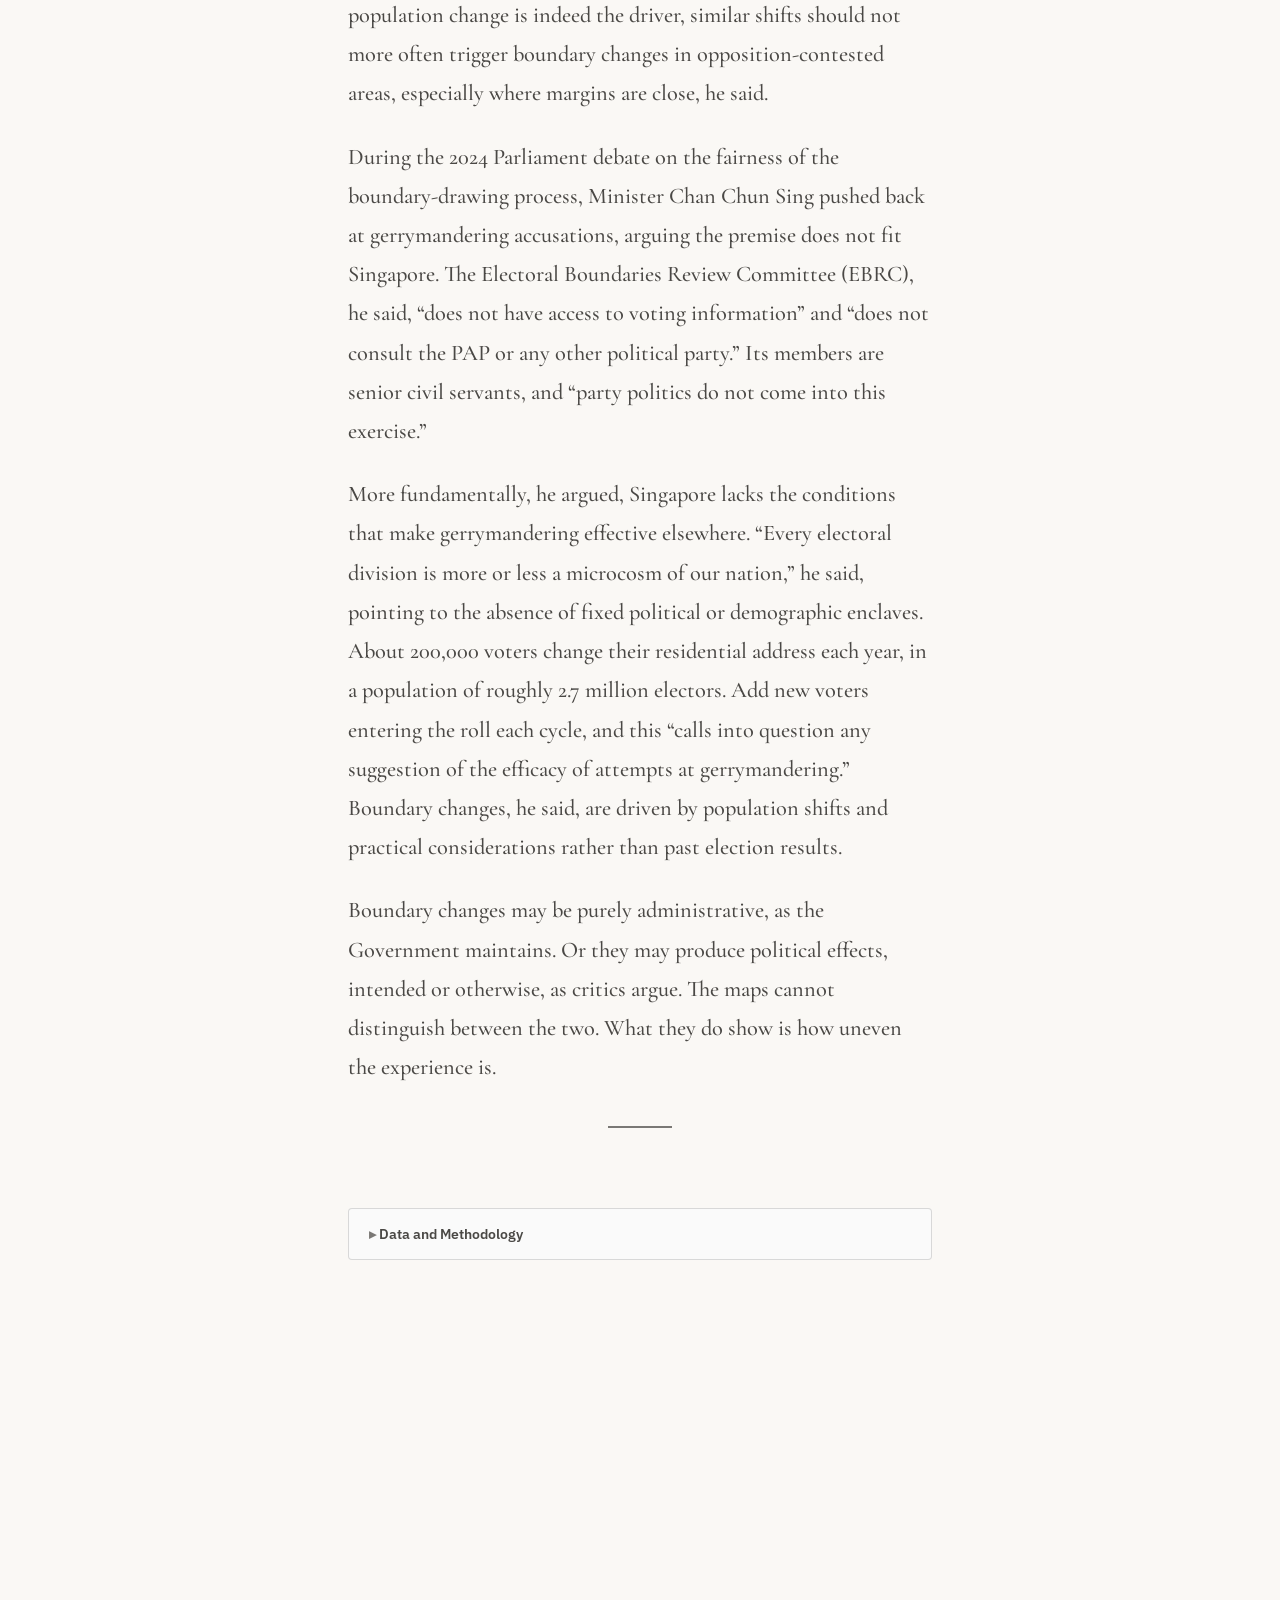
==== commit 3d517fa7: "Revamp opener, fix dumbbell chart, restore notebook - Remove scroll-hijacking blob opener; replace w" ====
--- a/index.html
+++ b/index.html
@@ -24,13 +24,12 @@
             --accent: #02818a;
         }
 
-        * { margin: 0; padding: 0; box-sizing: border-box; cursor: inherit; }
+        * { margin: 0; padding: 0; box-sizing: border-box; }
 
         html, body {
             height: 100%;
             background: var(--paper);
             color: var(--ink);
-            cursor: url("data:image/svg+xml,%3Csvg xmlns='http://www.w3.org/2000/svg' width='64' height='64' viewBox='0 0 64 64'%3E%3Cg transform='rotate(135 32 32) translate(0 -1)'%3E%3Crect x='24' y='4' width='16' height='36' rx='1' fill='%23f4c542'/%3E%3Cpolygon points='24,40 40,40 32,55' fill='%23e8b030'/%3E%3Cpolygon points='28,48 36,48 32,55' fill='%23f5e6cb'/%3E%3Cpolygon points='30,52.5 34,52.5 32,57' fill='%231a1918'/%3E%3Crect x='24' y='4' width='16' height='7' rx='1' fill='%23d4574a'/%3E%3Crect x='24' y='11' width='16' height='2.5' fill='%23c4c4c4'/%3E%3C/g%3E%3C/svg%3E") 15 15, auto;
         }
 
         body {
@@ -220,7 +219,6 @@
             font-size: 0.85rem;
             font-weight: 600;
             color: var(--ink-light);
-            cursor: inherit;
             user-select: none;
             list-style: none;
         }
@@ -308,32 +306,61 @@
 
         /* Leaflet container styles removed */
 
-        /* ── Blob scene (scroll-driven opener) ── */
+        /* ── Blob scene (static opener) ── */
         .blob-scene {
-            height: 400vh;
             position: relative;
         }
 
         .blob-stage {
-            position: sticky;
-            top: 0;
-            height: 100vh;
             display: flex;
+            flex-direction: column;
             align-items: center;
             justify-content: center;
             background: var(--paper);
             overflow: hidden;
-            padding-bottom: 12vh;
-        }
-
-        /* Grid: all 6 blob cells; Fernvale is the hero */
+            padding: 1.5rem 1.5rem 1.5rem;
+        }
+
+        .blob-text-block {
+            text-align: center;
+            max-width: 38ch;
+            margin: 4rem 0;
+        }
+
+        .blob-text-block p {
+            font-family: var(--serif);
+            font-size: clamp(1.15rem, 2.5vw, 1.45rem);
+            line-height: 1.55;
+            color: var(--ink);
+            margin-bottom: 0.75rem;
+        }
+
+        .blob-text-block p:last-child {
+            margin-bottom: 0;
+        }
+
+        /* Solo Fernvale hero between paragraphs */
+        .blob-hero-wrap {
+            display: flex;
+            justify-content: center;
+            width: 380px;
+            max-width: 90%;
+            margin: 0 auto;
+        }
+        .blob-hero-wrap .area-label {
+            font-size: 24px;
+        }
+        .blob-hero-wrap .blob-cell {
+            width: 100%;
+        }
+
+        /* Grid: all 6 blob cells */
         .blob-grid {
             display: flex;
             flex-wrap: wrap;
             justify-content: center;
             gap: 0.4rem 0.8rem;
             max-width: 990px;
-            transition: opacity 0.6s ease;
         }
 
         .blob-cell {
@@ -342,30 +369,6 @@
             overflow: visible;
         }
         .blob-cell svg { width: 100%; display: block; overflow: visible; }
-
-        /* Non-hero cells: hidden initially, fade in on state-grid (delayed after hero shrinks) */
-        .blob-cell:not(.blob-cell--hero) {
-            opacity: 0;
-            transition: opacity 1s ease 0.6s;
-        }
-
-        /* Hero cell (Fernvale): starts scaled up via JS transform */
-        .blob-cell--hero {
-            position: relative;
-            z-index: 2;
-            transition: transform 1.4s cubic-bezier(0.4, 0, 0.2, 1);
-            will-change: transform;
-        }
-
-        /* Hero label + dot: sized for the scaled-up state, transition on shrink */
-        .blob-cell--hero .area-label {
-            font-size: 20px;
-            transition: font-size 1.4s cubic-bezier(0.4, 0, 0.2, 1);
-        }
-        .blob-cell--hero .area-dot {
-            r: 5;
-            transition: r 1.4s cubic-bezier(0.4, 0, 0.2, 1);
-        }
 
         /* ── SVG element styles ── */
         .morph-blob {
@@ -389,113 +392,6 @@
             fill: #C4453C;
         }
 
-        /* ── Text overlays — pinned to bottom of viewport ── */
-        .blob-intro-text,
-        .blob-intro-text2,
-        .blob-tagline {
-            position: absolute;
-            bottom: 10vh;
-            left: 50%;
-            transform: translateX(-50%) translateY(16px);
-            font-family: var(--serif);
-            font-size: clamp(1.15rem, 2.5vw, 1.45rem);
-            line-height: 1.55;
-            color: var(--ink);
-            text-align: center;
-            max-width: 38ch;
-            opacity: 0;
-            transition: opacity 0.7s ease, transform 0.7s ease;
-            pointer-events: none;
-        }
-
-        /* Intro text visible immediately with the opening blob */
-        .blob-intro-text {
-            opacity: 1;
-            transform: translateX(-50%) translateY(0);
-        }
-
-        /* ── State transitions ── */
-
-        /* State 1 — Intro: show intro text (also visible by default before scrolling) */
-        .blob-stage.state-intro .blob-intro-text {
-            opacity: 1;
-            transform: translateX(-50%) translateY(0);
-        }
-
-        /* State 1b — Second intro line */
-        .blob-stage.state-intro2 .blob-intro-text {
-            opacity: 0;
-            transform: translateX(-50%) translateY(16px);
-        }
-        .blob-stage.state-intro2 .blob-intro-text2 {
-            opacity: 1;
-            transform: translateX(-50%) translateY(0);
-        }
-
-        /* State 2 — Grid: hero shrinks back to grid cell, others appear */
-        .blob-stage.state-grid .blob-cell--hero .area-label {
-            font-size: 34px;
-        }
-        .blob-stage.state-grid .blob-cell--hero .area-dot {
-            r: 8;
-        }
-        .blob-stage.state-grid .blob-cell:not(.blob-cell--hero) {
-            opacity: 1;
-        }
-        .blob-stage.state-grid .blob-intro-text,
-        .blob-stage.state-grid .blob-intro-text2 {
-            opacity: 0;
-            transform: translateX(-50%) translateY(16px);
-            transition-delay: 0.5s;
-        }
-
-        /* State 3 — Tagline: appears with grid, slightly delayed */
-        .blob-stage.state-tagline .blob-tagline {
-            opacity: 1;
-            transform: translateX(-50%) translateY(0);
-            transition-delay: 0.5s;
-        }
-
-        /* Scroll cue — gentle bobbing chevron, fades on scroll */
-        .scroll-cue {
-            position: absolute;
-            bottom: 3.5vh;
-            left: 50%;
-            transform: translateX(-50%);
-            display: flex;
-            flex-direction: column;
-            align-items: center;
-            gap: 0.3rem;
-            opacity: 0.4;
-            transition: opacity 0.5s ease;
-            pointer-events: none;
-        }
-        .scroll-cue::before,
-        .scroll-cue::after {
-            content: '';
-            width: 14px;
-            height: 14px;
-            border-right: 1.5px solid var(--ink-muted);
-            border-bottom: 1.5px solid var(--ink-muted);
-            transform: rotate(45deg);
-        }
-        .scroll-cue::after {
-            margin-top: -10px;
-            opacity: 0.5;
-        }
-        .scroll-cue {
-            animation: cue-bob 2s ease-in-out infinite;
-        }
-        @keyframes cue-bob {
-            0%, 100% { transform: translateX(-50%) translateY(0); }
-            50% { transform: translateX(-50%) translateY(6px); }
-        }
-
-        /* Hide cue once user scrolls */
-        .blob-stage.state-intro .scroll-cue {
-            opacity: 0;
-        }
-
 
         /* ── Responsive ── */
         @media (max-width: 900px) {
@@ -514,7 +410,7 @@
 
         /* ── Chart Sections ── */
         .chart-section {
-            max-width: 960px;
+            max-width: 680px;
             margin: 0 auto;
             padding: 1rem 3rem 1rem;
         }
@@ -586,7 +482,7 @@
 
         .chart-source {
             font-family: var(--sans);
-            font-size: 0.65rem;
+            font-size: 0.8rem;
             color: var(--ink-muted);
             margin-top: 0.5rem;
         }
@@ -628,12 +524,9 @@
             .map-wrapper { min-height: unset; max-height: unset; height: calc(67vw + 50px); }
 
             .blob-cell { width: 140px; }
-            .blob-cell--hero { order: -1; }
             .blob-grid { gap: 0.3rem 1rem; }
             .blob-label { font-size: 0.55rem; }
             .area-label { font-size: 60px; }
-            .blob-cell--hero .area-label { font-size: 36px; }
-            .blob-stage.state-grid .blob-cell--hero .area-label { font-size: 60px; }
             .desktop-only { display: none; }
         }
     </style>
@@ -641,11 +534,17 @@
 <body>
     <div class="blob-scene">
         <div class="blob-stage" id="blob-stage">
+            <div class="blob-text-block">
+                <p>On the map, Fernvale stays still.<br class="desktop-only"> But its electoral boundaries do not.</p>
+            </div>
+            <div class="blob-hero-wrap" id="blob-hero"></div>
+            <div class="blob-text-block">
+                <p>It bounced between Ang Mo Kio GRC and Sengkang West SMC before it was carved out as part of Jalan Kayu SMC, where 2025's tightest fight went down.</p>
+            </div>
+            <div class="blob-text-block" style="margin-top: 4rem;">
+                <p>And it isn't the only one.</p>
+            </div>
             <div class="blob-grid" id="blob-grid"></div>
-            <p class="blob-intro-text" id="blob-intro-text">On the map, Fernvale stays still.<br class="desktop-only"> But its electoral boundaries do not.</p>
-            <p class="blob-intro-text2" id="blob-intro-text2">It bounced between Ang Mo Kio GRC and Sengkang West SMC before it was carved out as part of Jalan Kayu SMC, where 2025's tightest fight went down.</p>
-            <p class="blob-tagline" id="blob-tagline">And it isn't the only one.</p>
-            <div class="scroll-cue" aria-hidden="true"></div>
         </div>
     </div>
 
@@ -711,7 +610,7 @@
                     <span>High (9+)</span>
                 </div>
                 <div class="legend-item">
-                    <div class="legend-swatch" style="background: #67a9cf;"></div>
+                    <div class="legend-swatch" style="background: #7ba5c4;"></div>
                     <span>Medium (5–8)</span>
                 </div>
                 <div class="legend-item">
@@ -743,9 +642,9 @@
     </article>
 
     <div class="chart-section" id="churn-dumbbell-section">
-        <div class="chart-title">After each election, WP-contested seats lost more territory</div>
+        <div class="chart-title">WP-contested seats saw bigger shake-ups each cycle</div>
         <div class="chart-subtitle">Share of area redrawn in the boundary review ahead of each election</div>
-        <div style="display:flex;align-items:center;gap:1rem;margin-bottom:0.5rem;font-family:var(--sans);font-size:0.72rem;">
+        <div style="display:flex;align-items:center;gap:1rem;margin-bottom:0.5rem;font-family:var(--sans);font-size:0.85rem;">
             <span style="display:flex;align-items:center;gap:0.3rem;color:#7A7875;"><span style="display:inline-block;width:8px;height:8px;border-radius:50%;background:#bdbdbd;border:1px solid #999;"></span> Non-WP seats</span>
             <span style="display:flex;align-items:center;gap:0.3rem;color:#08519c;font-weight:500;"><span style="display:inline-block;width:8px;height:8px;border-radius:50%;background:#08519c;border:1px solid #063d73;"></span> WP-contested seats</span>
         </div>
@@ -763,12 +662,12 @@
         ];
 
         var wrap = document.getElementById('churn-dumbbell-wrap');
-        var isMobile = wrap ? wrap.offsetWidth <= 480 : window.innerWidth <= 480;
-        var W = isMobile ? 340 : 860, H = isMobile ? 380 : 300;
-        var ml = isMobile ? 48 : 70, mr = isMobile ? 8 : 30, mt = 12, mb = 15;
-        var cycleFontSize = isMobile ? 16 : 16;
-        var labelFontSize = isMobile ? 14 : 14;
-        var dotR = isMobile ? 9 : 6;
+        var isMobile = window.matchMedia('(max-width: 480px)').matches;
+        var W = isMobile ? 340 : 680, H = isMobile ? 380 : 460;
+        var ml = isMobile ? 48 : 56, mr = isMobile ? 8 : 20, mt = 12, mb = 15;
+        var cycleFontSize = isMobile ? 16 : 22;
+        var labelFontSize = isMobile ? 14 : 18;
+        var dotR = isMobile ? 9 : 9;
         var barH = 8;
         var minSep = isMobile ? 50 : 46;
         var plotW = W - ml - mr;
@@ -782,8 +681,24 @@
         svg.setAttribute('viewBox', '0 0 ' + W + ' ' + H);
         svg.setAttribute('preserveAspectRatio', 'xMidYMid meet');
 
-
-
+        // Arrowhead marker for swoopy arrows
+        var defs = document.createElementNS('http://www.w3.org/2000/svg', 'defs');
+        var marker = document.createElementNS('http://www.w3.org/2000/svg', 'marker');
+        marker.setAttribute('id', 'swoopy-arrow');
+        marker.setAttribute('viewBox', '0 0 10 10');
+        marker.setAttribute('refX', '10');
+        marker.setAttribute('refY', '5');
+        marker.setAttribute('markerWidth', '6');
+        marker.setAttribute('markerHeight', '6');
+        marker.setAttribute('orient', 'auto');
+        var arrowPath = document.createElementNS('http://www.w3.org/2000/svg', 'path');
+        arrowPath.setAttribute('d', 'M 0 0 L 10 5 L 0 10');
+        arrowPath.setAttribute('fill', 'none');
+        arrowPath.setAttribute('stroke', '#ccc');
+        arrowPath.setAttribute('stroke-width', '1.5');
+        marker.appendChild(arrowPath);
+        defs.appendChild(marker);
+        svg.appendChild(defs);
 
 
         // ── Rows ──
@@ -814,31 +729,6 @@
 
 
 
-            // Connecting bar (the gap)
-            var barMinX = x(Math.min(d.wp, d.nonwp));
-            var barMaxX = x(Math.max(d.wp, d.nonwp));
-            var gapBar = document.createElementNS('http://www.w3.org/2000/svg', 'rect');
-            gapBar.setAttribute('x', barMinX);
-            gapBar.setAttribute('y', cy - barH / 2);
-            gapBar.setAttribute('width', Math.max(barMaxX - barMinX, 1));
-            gapBar.setAttribute('height', barH);
-            gapBar.setAttribute('rx', 2);
-            // Color intensity by gap size
-            var gapColor = gap < 5 ? 'rgba(8,81,156,0.08)' :
-                           gap < 15 ? 'rgba(8,81,156,0.12)' :
-                           'rgba(8,81,156,0.18)';
-            gapBar.setAttribute('fill', gapColor);
-            svg.appendChild(gapBar);
-
-            // Thin connecting line
-            var connLine = document.createElementNS('http://www.w3.org/2000/svg', 'line');
-            connLine.setAttribute('x1', x(d.nonwp)); connLine.setAttribute('x2', x(d.wp));
-            connLine.setAttribute('y1', cy); connLine.setAttribute('y2', cy);
-            connLine.setAttribute('stroke', '#08519c');
-            connLine.setAttribute('stroke-width', 1.5);
-            connLine.setAttribute('stroke-opacity', 0.35);
-            svg.appendChild(connLine);
-
             // Non-WP dot (grey)
             var dotNon = document.createElementNS('http://www.w3.org/2000/svg', 'circle');
             dotNon.setAttribute('cx', x(d.nonwp)); dotNon.setAttribute('cy', cy);
@@ -903,14 +793,14 @@
         var labelLeftX = labelRightX - 38; // left edge of "34.4%" text
 
         // Annotation text — two lines, right-aligned
-        var annTextX = labelLeftX - 60;
+        var annTextX = labelLeftX - 100;
 
         var annText = document.createElementNS('http://www.w3.org/2000/svg', 'text');
         annText.setAttribute('x', annTextX); annText.setAttribute('y', annCy - 5);
         annText.setAttribute('text-anchor', 'end');
         annText.setAttribute('font-family', 'IBM Plex Sans, sans-serif');
         annText.setAttribute('font-size', '14');
-        annText.setAttribute('fill', '#aaa');
+        annText.setAttribute('fill', '#888');
         annText.setAttribute('font-style', 'italic');
         annText.textContent = 'Nearly equal churn as large GRCs';
         annGroup.appendChild(annText);
@@ -920,27 +810,31 @@
         annText2.setAttribute('text-anchor', 'end');
         annText2.setAttribute('font-family', 'IBM Plex Sans, sans-serif');
         annText2.setAttribute('font-size', '14');
-        annText2.setAttribute('fill', '#aaa');
+        annText2.setAttribute('fill', '#888');
         annText2.setAttribute('font-style', 'italic');
         annText2.textContent = 'got resized from 6 to 4\u20135 member';
         annGroup.appendChild(annText2);
 
-        // Horizontal line from text to the "34.4%" label
-        var annLine = document.createElementNS('http://www.w3.org/2000/svg', 'line');
-        annLine.setAttribute('x1', annTextX + 5); annLine.setAttribute('x2', labelLeftX - 3);
-        annLine.setAttribute('y1', annCy); annLine.setAttribute('y2', annCy - 12);
-        annLine.setAttribute('stroke', '#ccc');
-        annLine.setAttribute('stroke-width', 0.7);
-        annGroup.appendChild(annLine);
+        // Swoopy arrow from text to the "34.4%" label
+        var ann1StartX = annTextX + 5, ann1StartY = annCy;
+        var ann1EndX = labelLeftX - 20, ann1EndY = annCy - 16;
+        var ann1CpX = (ann1StartX + ann1EndX) / 2, ann1CpY = ann1StartY + 35;
+        var annArrow = document.createElementNS('http://www.w3.org/2000/svg', 'path');
+        annArrow.setAttribute('d', 'M' + ann1StartX + ',' + ann1StartY + ' Q' + ann1CpX + ',' + ann1CpY + ' ' + ann1EndX + ',' + ann1EndY);
+        annArrow.setAttribute('fill', 'none');
+        annArrow.setAttribute('stroke', '#ccc');
+        annArrow.setAttribute('stroke-width', 0.7);
+        annArrow.setAttribute('marker-end', 'url(#swoopy-arrow)');
+        annGroup.appendChild(annArrow);
 
         // ── Annotation: 2020 widest gap ──
         var ann2Cy = mt + 2 * rowH + rowH / 2;   // center of 2020 row (dot y)
         var ann2LabelY = ann2Cy - 12;             // "33%" label baseline
-        var ann2TextX = x(33.0) + 45;
+        var ann2TextX = x(33.0) + 65;
         var ann2LineH = 15;
 
-        // Position text block so bottom line sits 24px above the "33%" label
-        var ann2TextBottomY = ann2LabelY - 24;
+        // Position text block so bottom line sits further above the "33%" label
+        var ann2TextBottomY = ann2LabelY - 40;
         var ann2Lines = [
             'Fengshan, Punggol East',
             '& Sengkang West SMCs',
@@ -953,21 +847,23 @@
             t.setAttribute('text-anchor', 'start');
             t.setAttribute('font-family', 'IBM Plex Sans, sans-serif');
             t.setAttribute('font-size', '14');
-            t.setAttribute('fill', '#aaa');
+            t.setAttribute('fill', '#888');
             t.setAttribute('font-style', 'italic');
             t.textContent = txt;
             annGroup.appendChild(t);
         });
 
-        // Line sits midway between text bottom and "33%" label, equal gaps
-        var ann2Line = document.createElementNS('http://www.w3.org/2000/svg', 'line');
-        ann2Line.setAttribute('x1', x(33.0) + 14);
-        ann2Line.setAttribute('y1', ann2LabelY - 11);
-        ann2Line.setAttribute('x2', ann2TextX - 8);
-        ann2Line.setAttribute('y2', ann2TextBottomY + 4);
-        ann2Line.setAttribute('stroke', '#ccc');
-        ann2Line.setAttribute('stroke-width', 0.7);
-        annGroup.appendChild(ann2Line);
+        // Swoopy arrow from text to the "33%" label
+        var ann2StartX = ann2TextX - 8, ann2StartY = ann2TextBottomY + 4;
+        var ann2EndX = x(33.0) + 24, ann2EndY = ann2LabelY - 11;
+        var ann2CpX = ann2EndX + 30, ann2CpY = ann2StartY + 15;
+        var ann2Arrow = document.createElementNS('http://www.w3.org/2000/svg', 'path');
+        ann2Arrow.setAttribute('d', 'M' + ann2StartX + ',' + ann2StartY + ' Q' + ann2CpX + ',' + ann2CpY + ' ' + ann2EndX + ',' + ann2EndY);
+        ann2Arrow.setAttribute('fill', 'none');
+        ann2Arrow.setAttribute('stroke', '#ccc');
+        ann2Arrow.setAttribute('stroke-width', 0.7);
+        ann2Arrow.setAttribute('marker-end', 'url(#swoopy-arrow)');
+        annGroup.appendChild(ann2Arrow);
 
         svg.appendChild(annGroup);
 
@@ -977,7 +873,7 @@
             mAnnGroup.setAttribute('class', 'chart-annotations-mobile');
 
             var mFontSize = 10;
-            var mFill = '#aaa';
+            var mFill = '#888';
             var mLineStroke = '#ccc';
 
             // 2011 annotation — between year and 34.4%, line points to "3" in label
@@ -1001,15 +897,17 @@
                 t.textContent = txt;
                 mAnnGroup.appendChild(t);
             });
-            // Line from right end of annotation up to just left of "3", with gaps on both ends
-            var m1Line = document.createElementNS('http://www.w3.org/2000/svg', 'line');
-            m1Line.setAttribute('x1', m1TextX + 90);
-            m1Line.setAttribute('y1', m1TextY - 6);
-            m1Line.setAttribute('x2', m1ThreeX - 4);
-            m1Line.setAttribute('y2', m1Cy - 6);
-            m1Line.setAttribute('stroke', mLineStroke);
-            m1Line.setAttribute('stroke-width', 0.7);
-            mAnnGroup.appendChild(m1Line);
+            // Swoopy arrow from annotation to label
+            var m1SX = m1TextX + 90, m1SY = m1TextY - 6;
+            var m1EX = m1ThreeX - 4, m1EY = m1Cy - 6;
+            var m1CpX = (m1SX + m1EX) / 2, m1CpY = m1SY + 15;
+            var m1Arrow = document.createElementNS('http://www.w3.org/2000/svg', 'path');
+            m1Arrow.setAttribute('d', 'M' + m1SX + ',' + m1SY + ' Q' + m1CpX + ',' + m1CpY + ' ' + m1EX + ',' + m1EY);
+            m1Arrow.setAttribute('fill', 'none');
+            m1Arrow.setAttribute('stroke', mLineStroke);
+            m1Arrow.setAttribute('stroke-width', 0.7);
+            m1Arrow.setAttribute('marker-end', 'url(#swoopy-arrow)');
+            mAnnGroup.appendChild(m1Arrow);
 
             // 2020 annotation — above and right of "33%", line points down to it
             var m2Cy = mt + 2 * rowH + rowH / 2;
@@ -1029,14 +927,16 @@
                 t.textContent = txt;
                 mAnnGroup.appendChild(t);
             });
-            var m2Line = document.createElementNS('http://www.w3.org/2000/svg', 'line');
-            m2Line.setAttribute('x1', m2TextX - 6);
-            m2Line.setAttribute('y1', m2TextY + 14);
-            m2Line.setAttribute('x2', m2LabelX + 10);
-            m2Line.setAttribute('y2', m2Cy - 28);
-            m2Line.setAttribute('stroke', mLineStroke);
-            m2Line.setAttribute('stroke-width', 0.7);
-            mAnnGroup.appendChild(m2Line);
+            var m2SX = m2TextX - 6, m2SY = m2TextY + 14;
+            var m2EX = m2LabelX + 10, m2EY = m2Cy - 28;
+            var m2CpX = m2SX - 15, m2CpY = (m2SY + m2EY) / 2;
+            var m2Arrow = document.createElementNS('http://www.w3.org/2000/svg', 'path');
+            m2Arrow.setAttribute('d', 'M' + m2SX + ',' + m2SY + ' Q' + m2CpX + ',' + m2CpY + ' ' + m2EX + ',' + m2EY);
+            m2Arrow.setAttribute('fill', 'none');
+            m2Arrow.setAttribute('stroke', mLineStroke);
+            m2Arrow.setAttribute('stroke-width', 0.7);
+            m2Arrow.setAttribute('marker-end', 'url(#swoopy-arrow)');
+            mAnnGroup.appendChild(m2Arrow);
 
             svg.appendChild(mAnnGroup);
         }
@@ -1094,27 +994,25 @@
 
     <script src="scroll_shapes_all.js"></script>
     <script>
-    // ── Scroll-driven blob opener (5-state, single Fernvale element) ──
+    // ── Static blob grid (no scroll hijacking) ──
     (function() {
+        var heroWrap = document.getElementById('blob-hero');
         var grid = document.getElementById('blob-grid');
-        var stage = document.getElementById('blob-stage');
-        var scene = document.querySelector('.blob-scene');
-        if (!grid || !stage || !scene || typeof blobData === 'undefined') return;
+        if (!heroWrap || !grid || typeof blobData === 'undefined') return;
 
         var svgNS = 'http://www.w3.org/2000/svg';
 
         var areaMap = {};
         blobData.areas.forEach(function(a) { areaMap[a.id] = a; });
 
-        // Order: Fernvale lands center of row 2 in 3+3 layout
         var order = ['tohguan', 'springleaf', 'geylang', 'siglap', 'fernvale', 'bendemeer'];
 
-        order.forEach(function(id) {
+        function createCell(id) {
             var area = areaMap[id];
-            if (!area) return;
+            if (!area) return null;
 
             var cell = document.createElement('div');
-            cell.className = 'blob-cell' + (id === 'fernvale' ? ' blob-cell--hero' : '');
+            cell.className = 'blob-cell';
 
             var svg = document.createElementNS(svgNS, 'svg');
             svg.setAttribute('viewBox', '0 0 800 600');
@@ -1137,13 +1035,11 @@
             dot.setAttribute('class', 'area-dot');
             dot.setAttribute('cx', area.center[0]);
             dot.setAttribute('cy', area.center[1]);
-            // Hero dot starts small (CSS transitions it to 8 on state-grid)
-            dot.setAttribute('r', id === 'fernvale' ? '4' : '8');
+            dot.setAttribute('r', '8');
             svg.appendChild(dot);
 
             var txt = document.createElementNS(svgNS, 'text');
             txt.setAttribute('class', 'area-label');
-            // Place label diagonally bottom-right of the dot
             txt.setAttribute('x', area.center[0] + 20);
             txt.setAttribute('y', area.center[1] + 45);
             txt.setAttribute('text-anchor', 'start');
@@ -1151,15 +1047,23 @@
             svg.appendChild(txt);
 
             cell.appendChild(svg);
-            grid.appendChild(cell);
-
-            // Store paths for JS animation
+
             area._paths = area.shapes.map(function(s) { return s.path; });
+            return cell;
+        }
+
+        // Fernvale solo in the hero spot
+        var heroCell = createCell('fernvale');
+        if (heroCell) heroWrap.appendChild(heroCell);
+
+        // Other 5 in the grid
+        order.forEach(function(id) {
+            if (id === 'fernvale') return;
+            var cell = createCell(id);
+            if (cell) grid.appendChild(cell);
         });
 
-        // ── JS-driven smooth morph: interpolate path coordinates ──
-        // All paths are resampled to 150 vertices, so we can lerp directly.
-
+        // ── Morph animation (still runs, just not scroll-driven) ──
         function parsePath(d) {
             var nums = d.match(/-?\d+\.?\d*/g);
             var coords = [];
@@ -1182,7 +1086,8 @@
         }
 
         var HOLD = 1200, MORPH_MS = 800;
-        order.forEach(function(id) {
+        var allIds = ['fernvale', 'tohguan', 'springleaf', 'geylang', 'siglap', 'bendemeer'];
+        allIds.forEach(function(id) {
             var area = areaMap[id];
             if (!area || !area._paths) return;
             var el = document.getElementById('blob-' + id);
@@ -1218,97 +1123,10 @@
                 requestAnimationFrame(frame);
             }
 
-            // Stagger start
             setTimeout(function() {
                 morphTo((idx + 1) % parsed.length);
             }, HOLD + Math.floor(Math.random() * 800));
         });
-
-        // ── Hero positioning: scale Fernvale cell to fill stage ──
-        var heroCell = grid.querySelector('.blob-cell--hero');
-        var heroTransform = '';
-
-        function computeHeroTransform() {
-            if (!heroCell) return;
-            // Temporarily clear transform to measure natural grid position
-            var prevT = heroCell.style.transform;
-            heroCell.style.transition = 'none';
-            heroCell.style.transform = 'none';
-            void heroCell.offsetHeight; // force reflow
-
-            var cellRect = heroCell.getBoundingClientRect();
-            var stageRect = stage.getBoundingClientRect();
-
-            // Target: 70% of stage width, capped at 620px
-            var targetW = Math.min(stageRect.width * 0.7, 620);
-            var scale = targetW / cellRect.width;
-
-            // Translate red core center → stage center (slightly above middle for text breathing room)
-            // area.center is in SVG coords (viewBox 0 0 800 600); convert to DOM pixels
-            var fernvale = areaMap['fernvale'];
-            var coreX = fernvale ? fernvale.center[0] / 800 : 0.5;
-            var coreY = fernvale ? fernvale.center[1] / 600 : 0.5;
-            var coreDomX = cellRect.left + cellRect.width * coreX;
-            var coreDomY = cellRect.top + cellRect.height * coreY;
-            var dx = (stageRect.left + stageRect.width / 2) - coreDomX;
-            var dy = (stageRect.top + stageRect.height * 0.42) - coreDomY;
-
-            heroTransform = 'translate(' + dx + 'px,' + dy + 'px) scale(' + scale + ')';
-
-            // Restore (don't animate this measurement)
-            heroCell.style.transform = prevT || heroTransform;
-            // Re-enable transition next frame
-            requestAnimationFrame(function() { heroCell.style.transition = ''; });
-        }
-
-        // Initial positioning
-        computeHeroTransform();
-        heroCell.style.transition = 'none';
-        heroCell.style.transform = heroTransform;
-        requestAnimationFrame(function() { heroCell.style.transition = ''; });
-
-        window.addEventListener('resize', function() {
-            computeHeroTransform();
-            if (!stage.classList.contains('state-grid')) {
-                heroCell.style.transform = heroTransform;
-            }
-        });
-
-        // ── Scroll handler — 4 thresholds ──
-        var wasGrid = false;
-
-        function onScroll() {
-            var rect = scene.getBoundingClientRect();
-            var scrollRoom = scene.offsetHeight - window.innerHeight;
-            if (scrollRoom <= 0) return;
-            var progress = Math.max(0, Math.min(1, -rect.top / scrollRoom));
-
-            // State 1a: first intro text (5%–35%)
-            if (progress > 0.05 && progress < 0.35) stage.classList.add('state-intro');
-            else stage.classList.remove('state-intro');
-
-            // State 1b: second intro text (35%–65%)
-            if (progress > 0.35 && progress < 0.65) stage.classList.add('state-intro2');
-            else stage.classList.remove('state-intro2');
-
-            // State 2: grid (65%+) — hero shrinks to grid cell, others appear
-            var isGrid = progress > 0.65;
-            if (isGrid && !wasGrid) {
-                stage.classList.add('state-grid');
-                heroCell.style.transform = 'none';
-            } else if (!isGrid && wasGrid) {
-                stage.classList.remove('state-grid');
-                heroCell.style.transform = heroTransform;
-            }
-            wasGrid = isGrid;
-
-            // State 3: tagline appears with the grid
-            if (isGrid) stage.classList.add('state-tagline');
-            else stage.classList.remove('state-tagline');
-        }
-
-        window.addEventListener('scroll', onScroll, { passive: true });
-        onScroll();
     })();
     </script>
 
